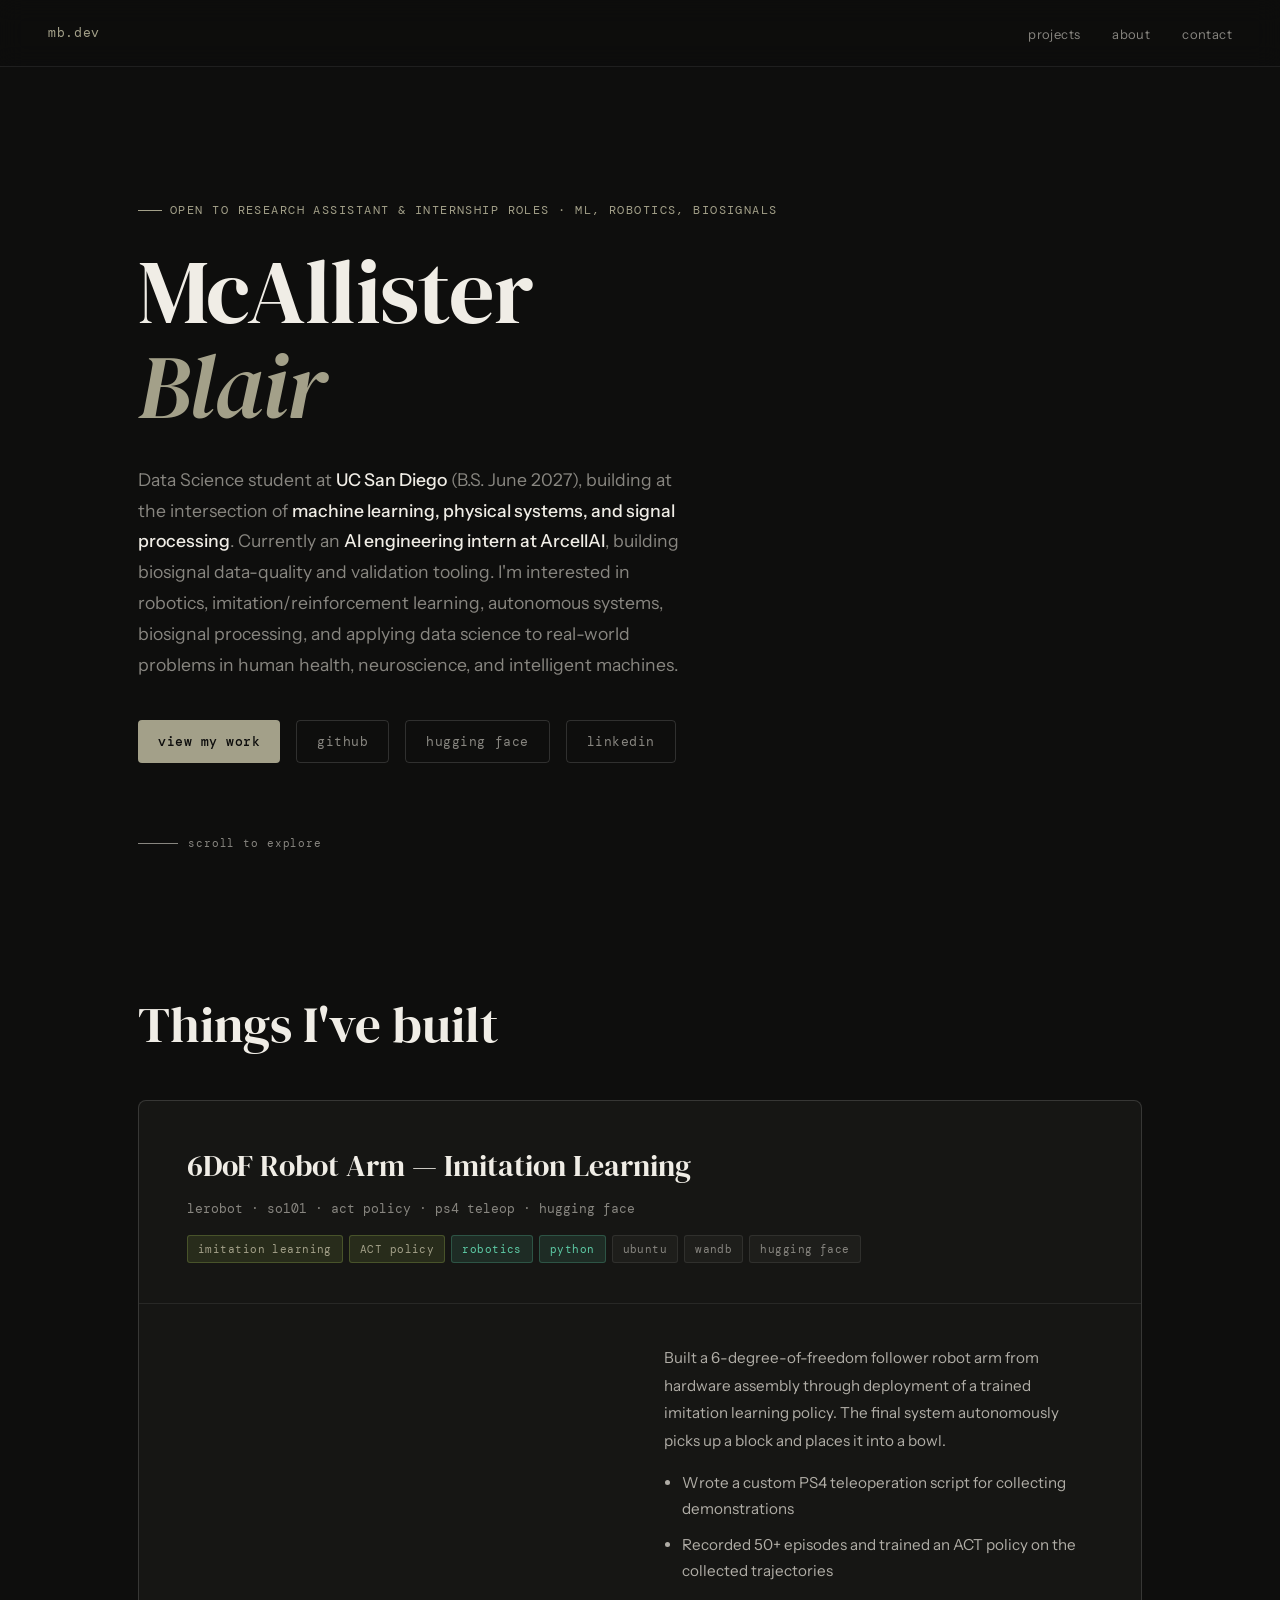
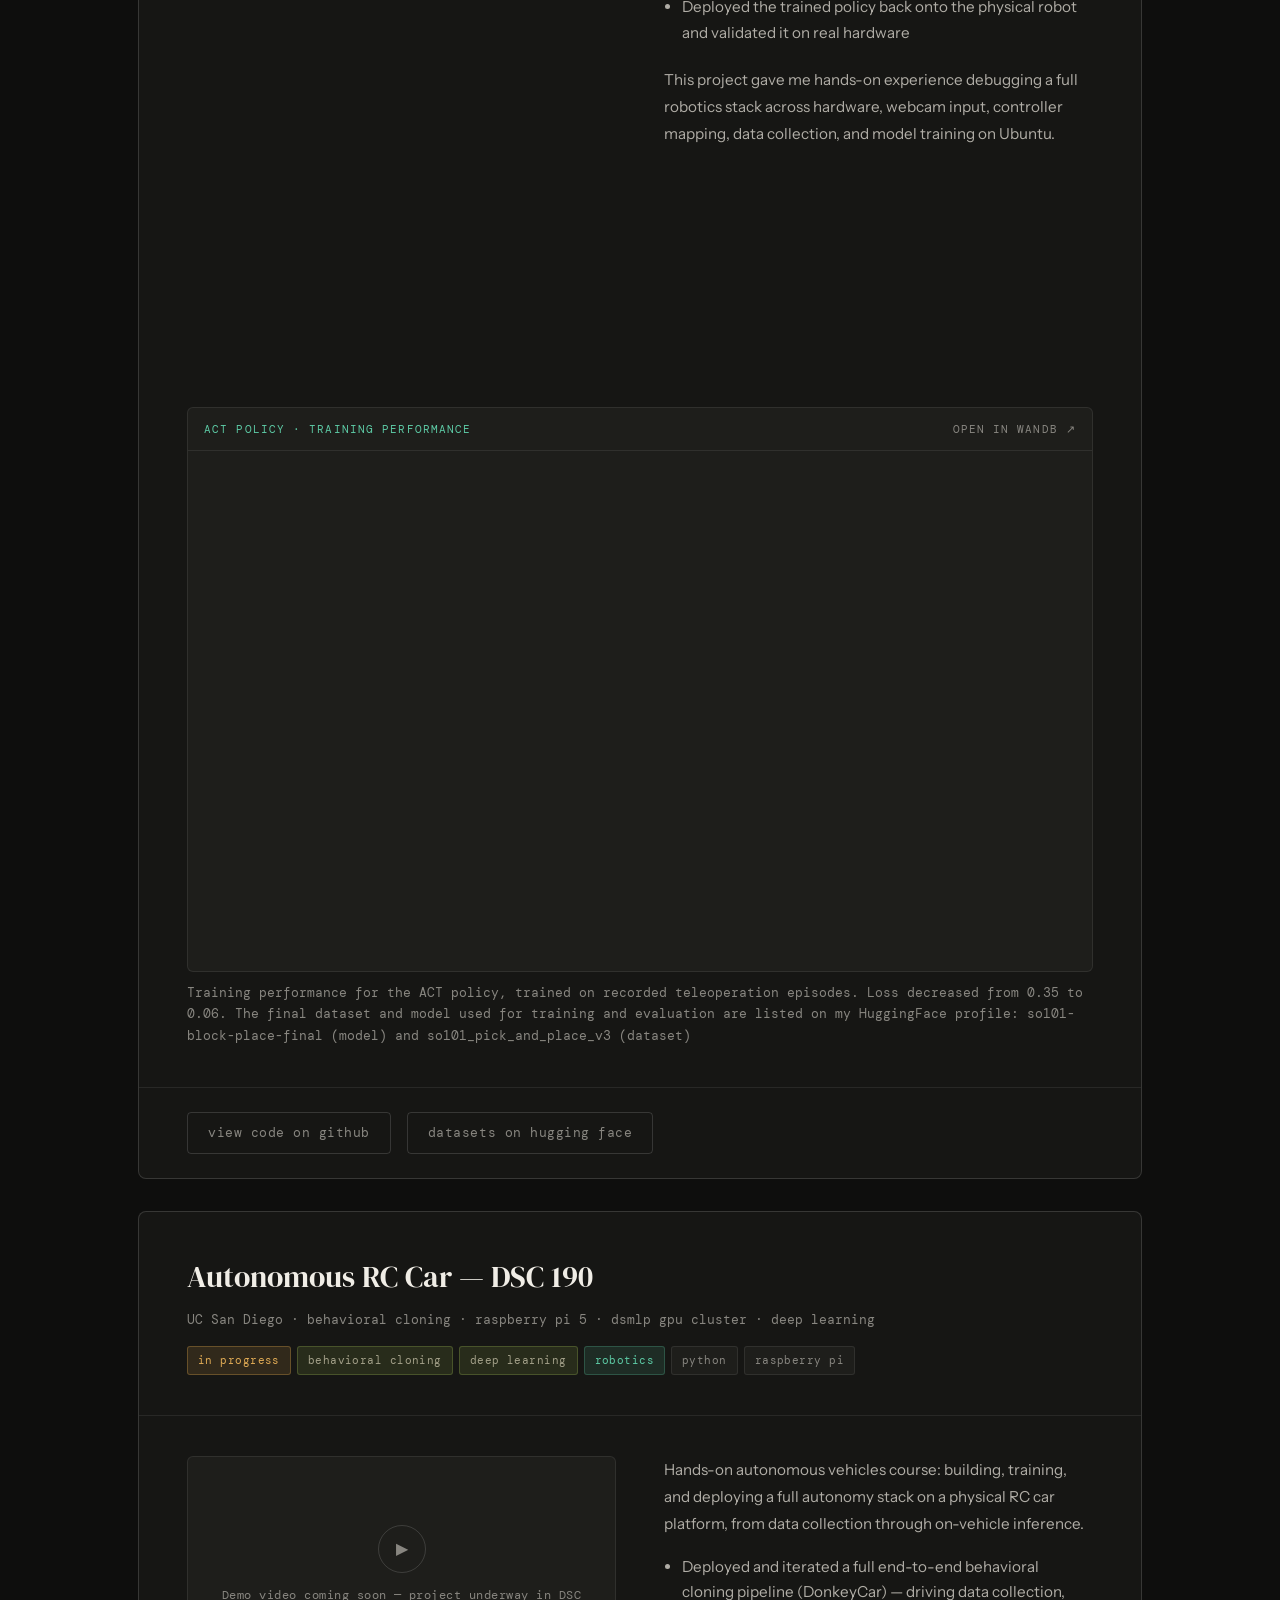
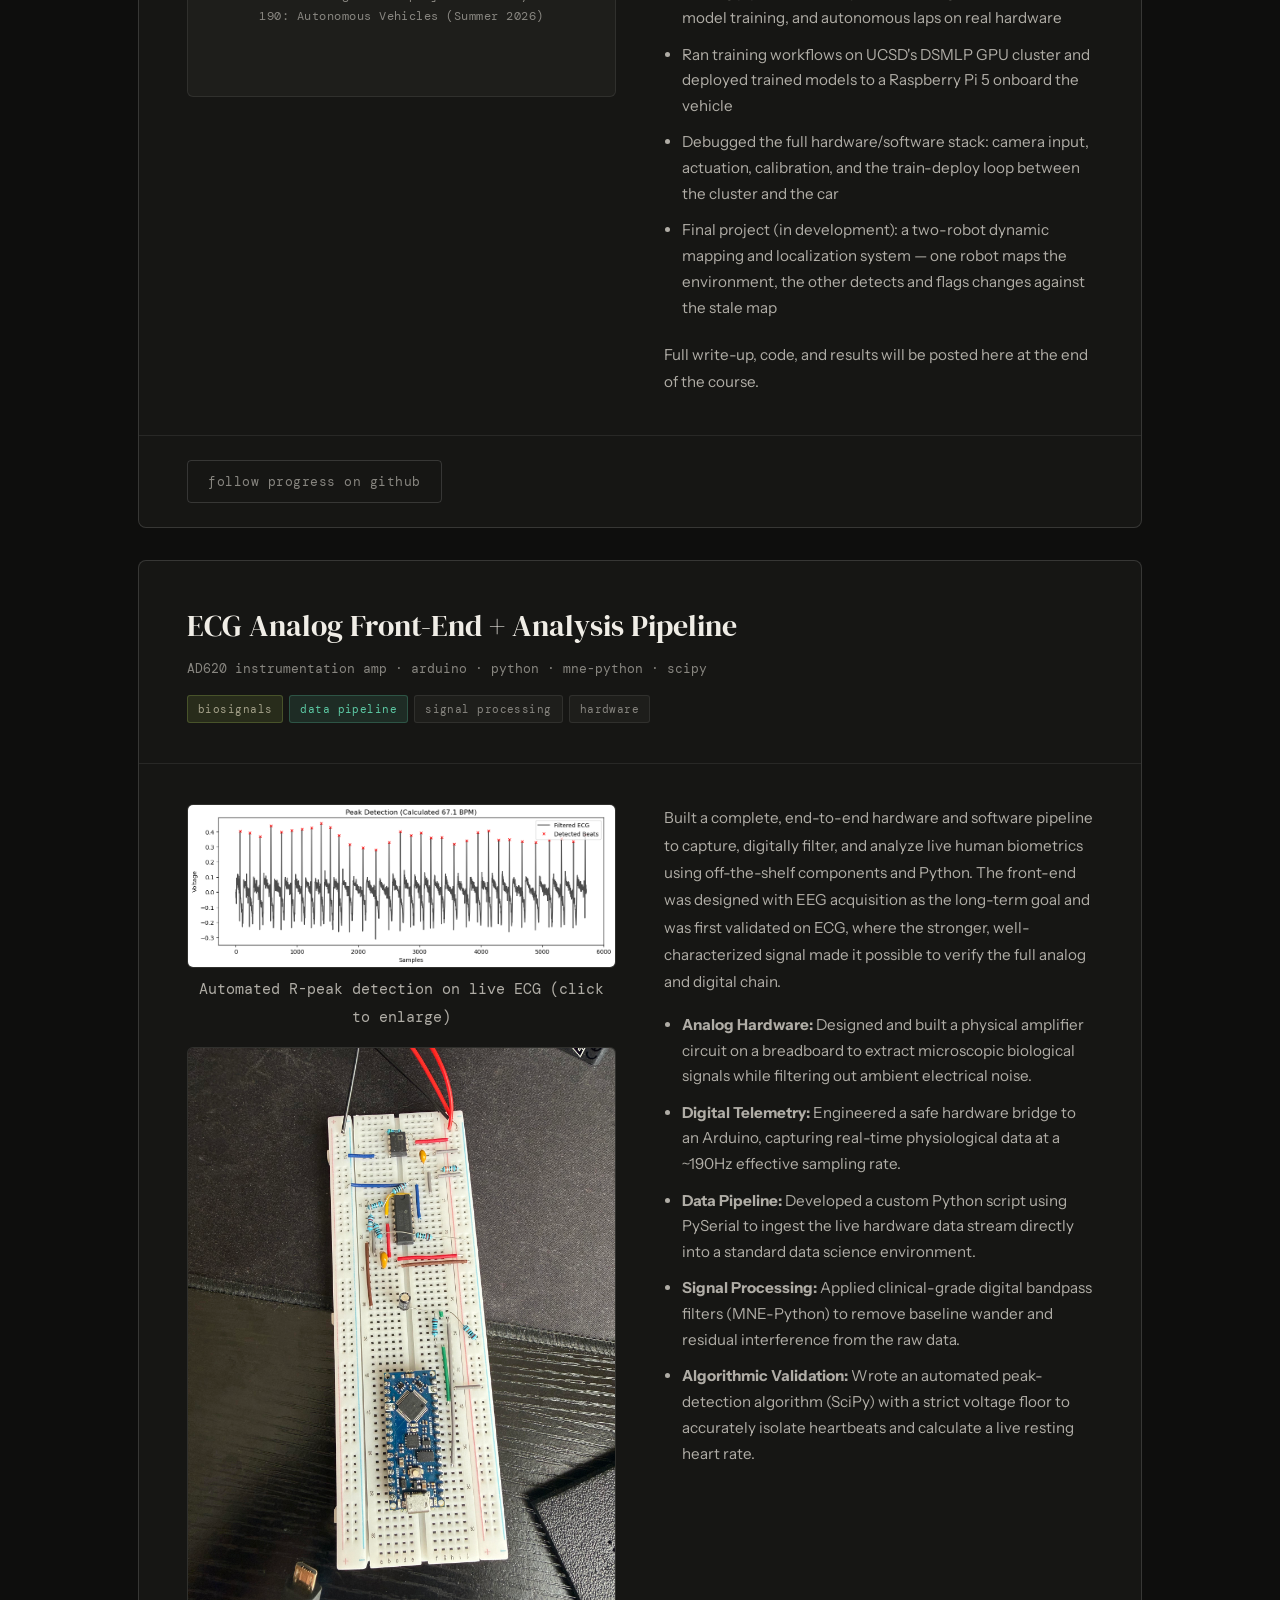
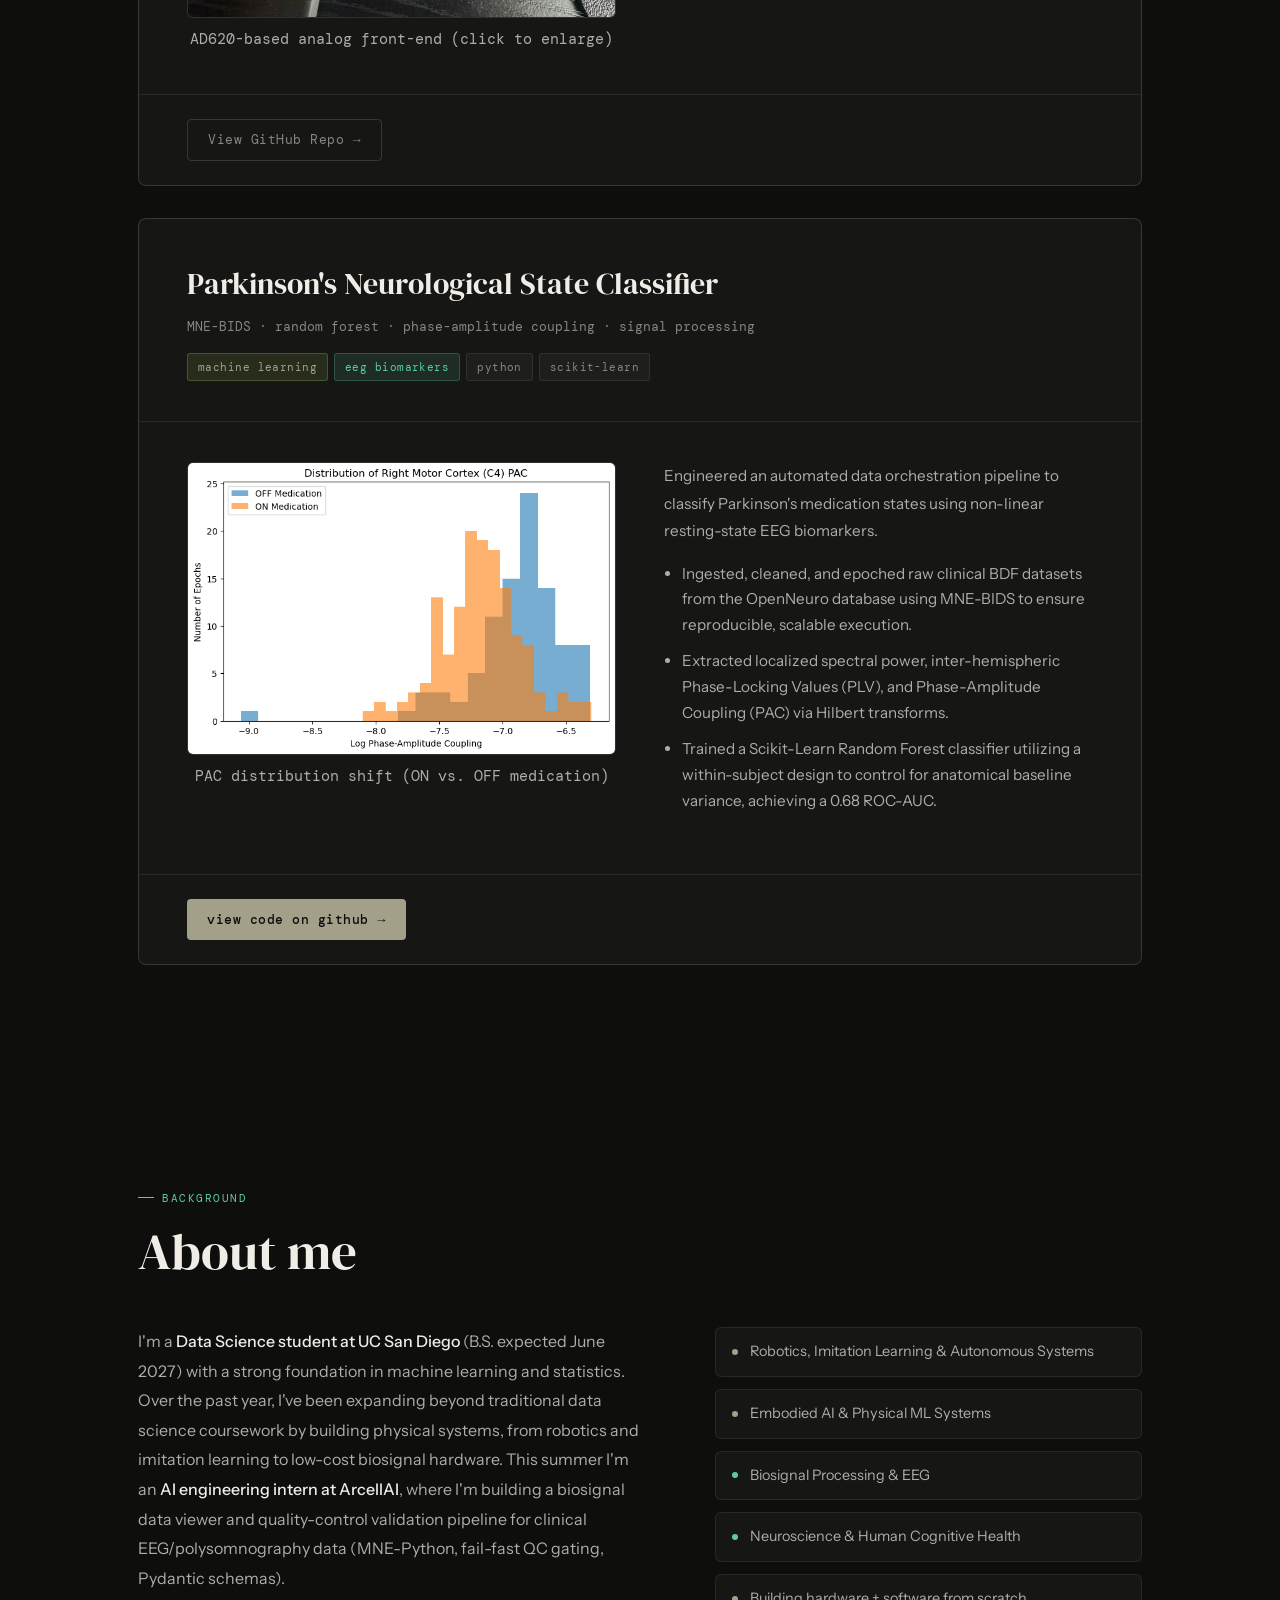
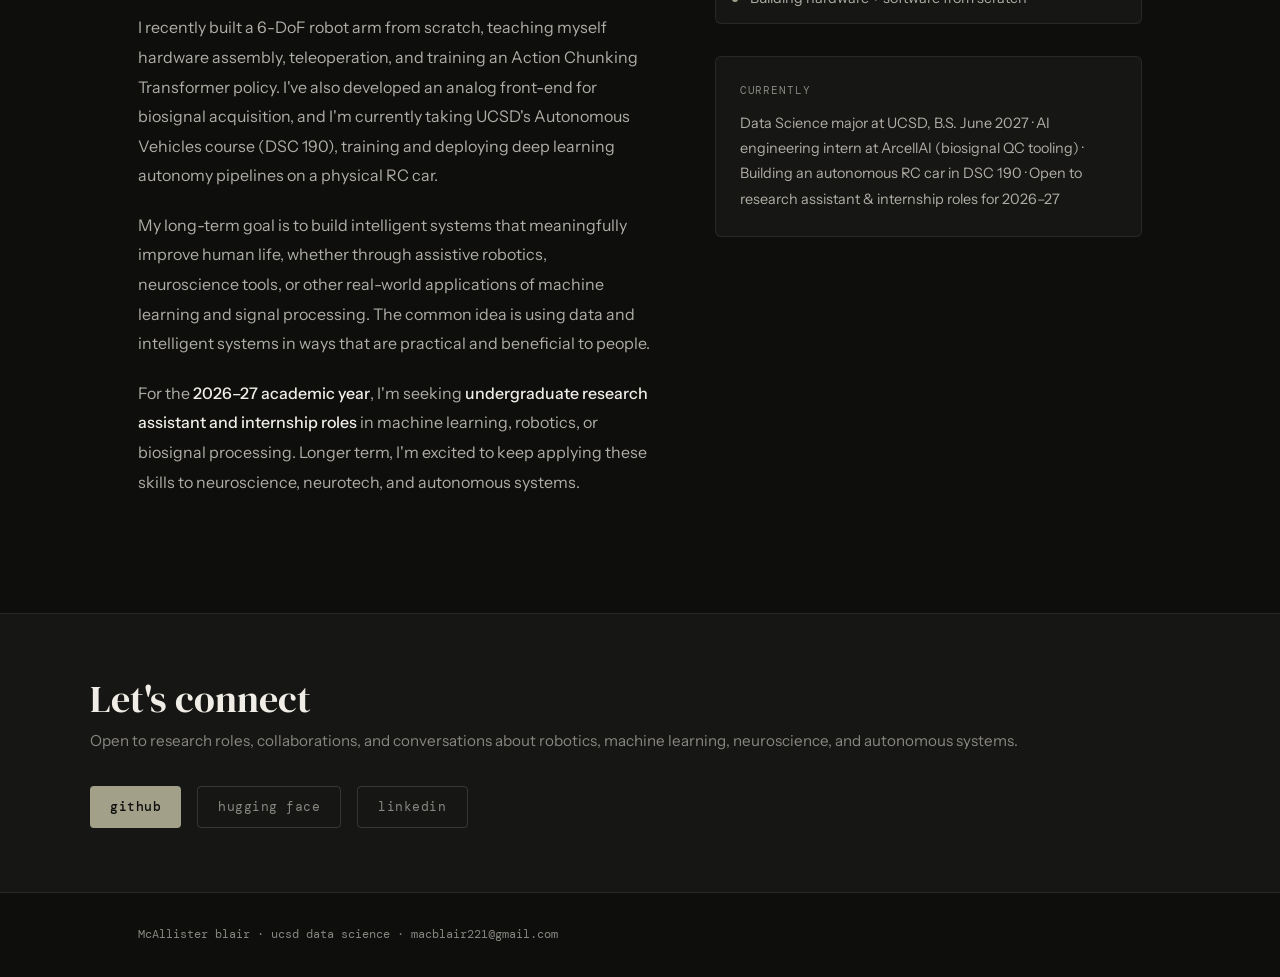
==== index.html @ 44665bf8 "Add files via upload" ====
<!DOCTYPE html>
<html lang="en">
<head>
<meta charset="UTF-8">
<meta name="viewport" content="width=device-width, initial-scale=1.0">
<title>McAllister Blair</title>
<link href="https://fonts.googleapis.com/css2?family=DM+Serif+Display:ital@0;1&amp;family=DM+Mono:wght@400;500&amp;family=Instrument+Sans:wght@400;500;600&amp;display=swap" rel="stylesheet">
<style>
  *, *::before, *::after { box-sizing: border-box; margin: 0; padding: 0; }
  :root {
    --bg: #0e0e0d; --surface: #161614; --surface2: #1e1e1b;
    --border: rgba(255,255,255,0.08); --border2: rgba(255,255,255,0.14);
    --text: #f0ede6; --muted: #888680; --accent: #a3a089; --accent2: #5dcaa5;
    --serif: 'DM Serif Display', Georgia, serif;
    --sans: 'Instrument Sans', sans-serif;
    --mono: 'DM Mono', monospace;
  }
  html { scroll-behavior: smooth; }
  body { background: var(--bg); color: var(--text); font-family: var(--sans); font-size: 16px; line-height: 1.65; min-height: 100vh; }
  nav { position: fixed; top: 0; left: 0; right: 0; z-index: 100; display: flex; align-items: center; justify-content: space-between; padding: 1.25rem 3rem; background: rgba(14,14,13,0.85); backdrop-filter: blur(12px); border-bottom: 0.5px solid var(--border); }
  .nav-logo { font-family: var(--mono); font-size: 13px; color: var(--accent); letter-spacing: 0.05em; text-decoration: none; }
  .nav-links { display: flex; gap: 2rem; list-style: none; }
  .nav-links a { font-size: 13px; color: var(--muted); text-decoration: none; letter-spacing: 0.03em; transition: color 0.2s; }
  .nav-links a:hover { color: var(--text); }
  .hero { min-height: 100vh; display: flex; flex-direction: column; justify-content: center; padding: 8rem 3rem 4rem; max-width: 1100px; margin: 0 auto; position: relative; }
  .hero-label { font-family: var(--mono); font-size: 12px; color: var(--accent); letter-spacing: 0.12em; text-transform: uppercase; margin-bottom: 1.5rem; display: flex; align-items: center; gap: 8px; }
  .hero-label::before { content: ''; display: block; width: 24px; height: 1px; background: var(--accent); }
  h1 { font-family: var(--serif); font-size: clamp(3rem, 7vw, 6.5rem); font-weight: 400; line-height: 1.05; letter-spacing: -0.01em; margin-bottom: 2rem; color: var(--text); }
  h1 em { font-style: italic; color: var(--accent); }
  .hero-bio { font-size: 1.1rem; color: var(--muted); max-width: 560px; line-height: 1.75; margin-bottom: 2.5rem; }
  .hero-bio strong { color: var(--text); font-weight: 500; }
  .hero-links { display: flex; gap: 1rem; flex-wrap: wrap; }
  .btn { display: inline-flex; align-items: center; gap: 8px; padding: 0.6rem 1.25rem; border-radius: 4px; font-size: 13px; font-family: var(--mono); letter-spacing: 0.04em; text-decoration: none; transition: all 0.2s; cursor: pointer; }
  .btn-primary { background: var(--accent); color: #0e0e0d; font-weight: 500; border: none; }
  .btn-primary:hover { background: #d4f577; }
  .btn-ghost { background: transparent; color: var(--muted); border: 0.5px solid var(--border2); }
  .btn-ghost:hover { color: var(--text); border-color: rgba(255,255,255,0.3); }
  .scroll-indicator { position: absolute; bottom: 3rem; left: 3rem; display: flex; align-items: center; gap: 10px; font-family: var(--mono); font-size: 11px; color: var(--muted); letter-spacing: 0.08em; }
  .scroll-line { width: 40px; height: 0.5px; background: var(--muted); animation: scrollPulse 2s ease-in-out infinite; }
  @keyframes scrollPulse { 0%, 100% { opacity: 0.3; transform: scaleX(0.6); transform-origin: left; } 50% { opacity: 1; transform: scaleX(1); } }
  section { max-width: 1100px; margin: 0 auto; padding: 6rem 3rem; }
  .section-label { font-family: var(--mono); font-size: 11px; color: var(--accent2); letter-spacing: 0.14em; text-transform: uppercase; margin-bottom: 1rem; display: flex; align-items: center; gap: 8px; }
  .section-label::before { content: ''; display: block; width: 16px; height: 1px; background: var(--accent2); }
  h2 { font-family: var(--serif); font-size: clamp(2rem, 4vw, 3.2rem); font-weight: 400; line-height: 1.1; margin-bottom: 3rem; color: var(--text); }
  .project-card { border: 0.5px solid var(--border2); border-radius: 8px; overflow: hidden; background: var(--surface); margin-bottom: 2rem; }
  .project-header { padding: 2.5rem 3rem; border-bottom: 0.5px solid var(--border); display: flex; align-items: flex-start; justify-content: space-between; gap: 2rem; flex-wrap: wrap; }
  .project-title-block h3 { font-family: var(--serif); font-size: 1.9rem; font-weight: 400; margin-bottom: 0.4rem; color: var(--text); }
  .project-title-block p { font-size: 13px; color: var(--muted); font-family: var(--mono); }
  .tag-row { display: flex; flex-wrap: wrap; gap: 6px; margin-top: 1rem; }
  .tag { font-family: var(--mono); font-size: 11px; padding: 4px 10px; border-radius: 3px; letter-spacing: 0.04em; }
  .tag-green { background: rgba(93,202,165,0.12); color: var(--accent2); border: 0.5px solid rgba(93,202,165,0.25); }
  .tag-lime { background: rgba(200,240,101,0.1); color: var(--accent); border: 0.5px solid rgba(200,240,101,0.2); }
  .tag-gray { background: var(--surface2); color: var(--muted); border: 0.5px solid var(--border); }
  .tag-amber { background: rgba(240, 180, 80, 0.12); color: #e0ab55; border: 0.5px solid rgba(240,180,80,0.28); }
  .project-body { padding: 2.5rem 3rem; display: grid; grid-template-columns: 1fr 1fr; gap: 3rem; }
  .project-body p { color: #b0ada6; font-size: 0.95rem; line-height: 1.8; }
  .project-body p + p { margin-top: 1rem; }
  .video-placeholder { background: var(--surface2); border: 0.5px solid var(--border); border-radius: 6px; aspect-ratio: 16/9; display: flex; flex-direction: column; align-items: center; justify-content: center; gap: 12px; margin-bottom: 2rem; }
  .video-placeholder .play-icon { width: 48px; height: 48px; border-radius: 50%; border: 1.5px solid var(--border2); display: flex; align-items: center; justify-content: center; font-family: var(--serif); color: var(--muted); }
  .video-placeholder p { font-family: var(--mono); font-size: 12px; color: var(--muted); letter-spacing: 0.04em; text-align: center; padding: 0 1.5rem; }
  .wandb-container { border: 0.5px solid var(--border); border-radius: 6px; overflow: hidden; background: var(--surface2); }
  .wandb-label { font-family: var(--mono); font-size: 11px; color: var(--accent2); letter-spacing: 0.1em; text-transform: uppercase; padding: 12px 16px; border-bottom: 0.5px solid var(--border); display: flex; align-items: center; justify-content: space-between; }
  .wandb-label a { color: var(--muted); font-size: 11px; text-decoration: none; }
  .wandb-label a:hover { color: var(--text); }
  .wandb-frame { width: 100%; height: 420px; border: none; display: block; }
  .about-grid { display: grid; grid-template-columns: 1.2fr 1fr; gap: 4rem; align-items: start; }
  .about-text p { color: #b0ada6; font-size: 1rem; line-height: 1.85; margin-bottom: 1.25rem; }
  .about-text p strong { color: var(--text); font-weight: 500; }
  .interests-list { list-style: none; display: flex; flex-direction: column; gap: 12px; }
  .interests-list li { display: flex; align-items: center; gap: 12px; font-size: 0.9rem; color: #b0ada6; padding: 12px 16px; background: var(--surface); border: 0.5px solid var(--border); border-radius: 6px; }
  .interest-dot { width: 6px; height: 6px; border-radius: 50%; flex-shrink: 0; }
  .dot-green { background: var(--accent2); }
  .dot-lime { background: var(--accent); }
  .contact-strip { background: var(--surface); border-top: 0.5px solid var(--border); border-bottom: 0.5px solid var(--border); padding: 4rem 3rem; }
  .contact-inner { max-width: 1100px; margin: 0 auto; display: flex; align-items: center; justify-content: space-between; gap: 2rem; flex-wrap: wrap; }
  .contact-text h2 { margin-bottom: 0.5rem; font-size: 2.4rem; }
  .contact-text p { color: var(--muted); font-size: 0.95rem; }
  .contact-links { display: flex; gap: 1rem; flex-wrap: wrap; }
  footer { padding: 2rem 3rem; max-width: 1100px; margin: 0 auto; display: flex; align-items: center; justify-content: space-between; flex-wrap: wrap; gap: 1rem; }
  footer p { font-family: var(--mono); font-size: 12px; color: var(--muted); }
  @media (max-width: 768px) {
    nav { padding: 1rem 1.5rem; }
    .hero, section { padding-left: 1.5rem; padding-right: 1.5rem; }
    .project-body, .about-grid { grid-template-columns: 1fr; gap: 2rem; }
    .project-header, .project-footer { padding: 1.5rem; }
    .project-body { padding: 1.5rem; }
    .contact-strip { padding: 3rem 1.5rem; }
    footer { padding: 2rem 1.5rem; }
  }
  .so101-video { width: 100%; max-width: 350px; aspect-ratio: 9 / 16; border-radius: 12px; overflow: hidden; }
  .so101-video iframe { width: 100%; height: 100%; border: none; display: block; }
  .project-highlights { margin: 1rem 0 1.25rem; padding-left: 1.1rem; color: #b0ada6; }
  .project-highlights li { margin-bottom: 0.65rem; line-height: 1.7; font-size: 0.95rem; }
  .project-metrics { padding: 0 3rem 2.5rem; }
  .project-caption { font-size: 0.82rem; color: var(--muted); margin-top: 10px; font-family: var(--mono); }
  .project-image-button { display: block; width: 100%; padding: 0; border: none; background: transparent; cursor: zoom-in; text-align: left; }
  .project-image-button:focus-visible { outline: 2px solid var(--accent2); outline-offset: 4px; border-radius: 8px; }
  .project-image { width: 100%; border-radius: 6px; border: 0.5px solid var(--border); background: var(--surface2); display: block; }
  .project-image-caption { margin-top: 0.5rem; color: var(--muted); font-family: var(--mono); font-size: 12px; text-align: center; }
  .image-modal { display: none; position: fixed; inset: 0; z-index: 9999; background: rgba(0, 0, 0, 0.86); align-items: center; justify-content: center; padding: 2rem; cursor: zoom-out; }
  .image-modal.open { display: flex; }
  .image-modal-img { max-width: 95vw; max-height: 90vh; border-radius: 8px; background: white; box-shadow: 0 20px 60px rgba(0, 0, 0, 0.45); }
  .image-modal-close { position: fixed; top: 1rem; right: 1.25rem; z-index: 10000; font-size: 2rem; line-height: 1; color: white; background: transparent; border: none; cursor: pointer; }
  .image-modal-close:focus-visible { outline: 2px solid var(--accent2); outline-offset: 4px; border-radius: 4px; }
</style>
</head>
<body>

<nav>
  <a href="#" class="nav-logo">mb.dev</a>
  <ul class="nav-links">
    <li><a href="#projects">projects</a></li>
    <li><a href="#about">about</a></li>
    <li><a href="#contact">contact</a></li>
  </ul>
</nav>

<div class="hero">
  <div class="hero-label">open to research assistant &amp; internship roles · ML, robotics, biosignals</div>
  <h1>McAllister<br><em>Blair</em></h1>
  <p class="hero-bio">
    Data Science student at <strong>UC San Diego</strong> (B.S. June 2027), building at the intersection of
    <strong>machine learning, physical systems, and signal processing</strong>. Currently an
    <strong>AI engineering intern at ArcellAI</strong>, building biosignal data-quality and validation tooling.
    I'm interested in robotics, imitation/reinforcement learning, autonomous systems, biosignal processing, and applying data
    science to real-world problems in human health, neuroscience, and intelligent machines.
  </p>
  <div class="hero-links">
    <a href="#projects" class="btn btn-primary">view my work</a>
    <a href="https://github.com/macblair221" target="_blank" class="btn btn-ghost">github</a>
    <a href="https://huggingface.co/macblair221" target="_blank" class="btn btn-ghost">hugging face</a>
    <a href="https://linkedin.com/in/macblair" target="_blank" class="btn btn-ghost">linkedin</a>
  </div>
  <div class="scroll-indicator">
    <div class="scroll-line"></div>
    scroll to explore
  </div>
</div>

<section id="projects">
  <h2>Things I've built</h2>

  <div class="project-card">
    <div class="project-header">
      <div class="project-title-block">
        <h3>6DoF Robot Arm — Imitation Learning</h3>
        <p>lerobot · so101 · act policy · ps4 teleop · hugging face</p>
        <div class="tag-row">
          <span class="tag tag-lime">imitation learning</span>
          <span class="tag tag-lime">ACT policy</span>
          <span class="tag tag-green">robotics</span>
          <span class="tag tag-green">python</span>
          <span class="tag tag-gray">ubuntu</span>
          <span class="tag tag-gray">wandb</span>
          <span class="tag tag-gray">hugging face</span>
        </div>
      </div>
    </div>

    <div class="project-body">
      <div>
        <div class="so101-video">
          <iframe
            src="https://www.youtube.com/embed/LyoHkJCaGtY"
            title="Robot arm demo"
            allow="accelerometer; autoplay; clipboard-write; encrypted-media; gyroscope; picture-in-picture"
            allowfullscreen>
          </iframe>
        </div>
      </div>

      <div>
        <p>
          Built a 6-degree-of-freedom follower robot arm from hardware assembly through deployment of a trained imitation learning policy. The final system autonomously picks up a block and places it into a bowl.
        </p>

        <ul class="project-highlights">
          <li>Wrote a custom PS4 teleoperation script for collecting demonstrations</li>
          <li>Recorded 50+ episodes and trained an ACT policy on the collected trajectories</li>
          <li>Deployed the trained policy back onto the physical robot and validated it on real hardware</li>
        </ul>

        <p>
          This project gave me hands-on experience debugging a full robotics stack across hardware, webcam input, controller mapping, data collection, and model training on Ubuntu.
        </p>
      </div>
    </div>

    <div class="project-metrics">
      <div class="wandb-container">
        <div class="wandb-label">
          <span>ACT policy · training performance</span>
          <a href="https://wandb.ai/macblair221-uc-san-diego/so101-block-pickup/reports/Lerobot-so-101-follower-training--VmlldzoxNjQzMTUzNQ" target="_blank">
            open in wandb ↗
          </a>
        </div>
        <iframe
          src="https://wandb.ai/macblair221-uc-san-diego/so101-block-pickup/reports/Lerobot-so-101-follower-training--VmlldzoxNjQzMTUzNQ"
          style="width: 100%; height: 520px; border: none; display: block;"
          title="WandB Training Report"
          loading="lazy"
          allowfullscreen>
        </iframe>
      </div>

      <p class="project-caption">
        Training performance for the ACT policy, trained on recorded teleoperation episodes. Loss decreased from 0.35 to 0.06.
        The final dataset and model used for training and evaluation are listed on my HuggingFace profile: so101-block-place-final (model)
        and so101_pick_and_place_v3 (dataset)
      </p>
    </div>

    <div class="project-footer" style="padding: 1.5rem 3rem; border-top: 0.5px solid var(--border); display: flex; gap: 1rem; flex-wrap: wrap;">
      <a href="https://github.com/macblair221" target="_blank" class="btn btn-ghost">view code on github</a>
      <a href="https://huggingface.co/macblair221" target="_blank" class="btn btn-ghost">datasets on hugging face</a>
    </div>
  </div>

  <div class="project-card">
    <div class="project-header">
      <div class="project-title-block">
        <h3>Autonomous RC Car — DSC 190</h3>
        <p>UC San Diego · behavioral cloning · raspberry pi 5 · dsmlp gpu cluster · deep learning</p>
        <div class="tag-row">
          <span class="tag tag-amber">in progress</span>
          <span class="tag tag-lime">behavioral cloning</span>
          <span class="tag tag-lime">deep learning</span>
          <span class="tag tag-green">robotics</span>
          <span class="tag tag-gray">python</span>
          <span class="tag tag-gray">raspberry pi</span>
        </div>
      </div>
    </div>

    <div class="project-body">
      <div>
        <div class="video-placeholder">
          <div class="play-icon">▶</div>
          <p>Demo video coming soon — project underway in DSC 190: Autonomous Vehicles (Summer 2026)</p>
        </div>
      </div>

      <div>
        <p>
          Hands-on autonomous vehicles course: building, training, and deploying a full autonomy stack on a physical RC car platform, from data collection through on-vehicle inference.
        </p>

        <ul class="project-highlights">
          <li>Deployed and iterated a full end-to-end behavioral cloning pipeline (DonkeyCar) — driving data collection, model training, and autonomous laps on real hardware</li>
          <li>Ran training workflows on UCSD's DSMLP GPU cluster and deployed trained models to a Raspberry Pi 5 onboard the vehicle</li>
          <li>Debugged the full hardware/software stack: camera input, actuation, calibration, and the train-deploy loop between the cluster and the car</li>
          <li>Final project (in development): a two-robot dynamic mapping and localization system — one robot maps the environment, the other detects and flags changes against the stale map</li>
        </ul>

        <p>
          Full write-up, code, and results will be posted here at the end of the course.
        </p>
      </div>
    </div>

    <div class="project-footer" style="padding: 1.5rem 3rem; border-top: 0.5px solid var(--border); display: flex; gap: 1rem; flex-wrap: wrap;">
      <a href="https://github.com/macblair221" target="_blank" class="btn btn-ghost">follow progress on github</a>
    </div>
  </div>

  <div class="project-card">
    <div class="project-header">
      <div class="project-title-block">
        <h3>ECG Analog Front-End + Analysis Pipeline</h3>
        <p>AD620 instrumentation amp · arduino · python · mne-python · scipy</p>
        <div class="tag-row">
          <span class="tag tag-lime">biosignals</span>
          <span class="tag tag-green">data pipeline</span>
          <span class="tag tag-gray">signal processing</span>
          <span class="tag tag-gray">hardware</span>
        </div>
      </div>
    </div>

    <div class="project-body">
      <div>
        <button
          class="project-image-button"
          type="button"
          onclick="openImageModal('images/ecg_peak_detection_results.png', 'Automated peak detection calculating BPM from a filtered ECG signal')"
          aria-label="Click to enlarge peak detection results"
        >
          <img
            src="images/ecg_peak_detection_results.png"
            alt="Automated peak detection algorithm calculating beats per minute from a filtered human ECG signal"
            class="project-image"
          >
        </button>
        <p class="project-image-caption">Automated R-peak detection on live ECG (click to enlarge)</p>
        <button
          class="project-image-button"
          type="button"
          onclick="openImageModal('images/real_circuit_build.jpg', 'Breadboard circuit build')"
          aria-label="Click to enlarge breadboard circuit"
          style="margin-top: 1rem;"
        >
          <img
            src="images/real_circuit_build.jpg"
            alt="Breadboard circuit using an AD620 instrumentation amplifier and analog components to filter and amplify biosignals"
            class="project-image"
          >
        </button>
        <p class="project-image-caption">AD620-based analog front-end (click to enlarge)</p>
      </div>

      <div>
        <p>
          Built a complete, end-to-end hardware and software pipeline to capture, digitally filter, and analyze live human biometrics using off-the-shelf components and Python. The front-end was designed with EEG acquisition as the long-term goal and was first validated on ECG, where the stronger, well-characterized signal made it possible to verify the full analog and digital chain.
        </p>

        <ul class="project-highlights">
          <li><strong>Analog Hardware:</strong> Designed and built a physical amplifier circuit on a breadboard to extract microscopic biological signals while filtering out ambient electrical noise.</li>
          <li><strong>Digital Telemetry:</strong> Engineered a safe hardware bridge to an Arduino, capturing real-time physiological data at a ~190Hz effective sampling rate.</li>
          <li><strong>Data Pipeline:</strong> Developed a custom Python script using PySerial to ingest the live hardware data stream directly into a standard data science environment.</li>
          <li><strong>Signal Processing:</strong> Applied clinical-grade digital bandpass filters (MNE-Python) to remove baseline wander and residual interference from the raw data.</li>
          <li><strong>Algorithmic Validation:</strong> Wrote an automated peak-detection algorithm (SciPy) with a strict voltage floor to accurately isolate heartbeats and calculate a live resting heart rate.</li>
        </ul>
      </div>
    </div>

    <div class="project-footer" style="padding: 1.5rem 3rem; border-top: 0.5px solid var(--border); display: flex; gap: 1rem; flex-wrap: wrap;">
      <a href="https://github.com/macblair221/eeg-signal-acquisition" target="_blank" class="btn btn-ghost">
        View GitHub Repo →
      </a>
    </div>
  </div>

  <div class="project-card">
    <div class="project-header">
      <div class="project-title-block">
        <h3>Parkinson's Neurological State Classifier</h3>
        <p>MNE-BIDS · random forest · phase-amplitude coupling · signal processing</p>
        <div class="tag-row">
          <span class="tag tag-lime">machine learning</span>
          <span class="tag tag-green">eeg biomarkers</span>
          <span class="tag tag-gray">python</span>
          <span class="tag tag-gray">scikit-learn</span>
        </div>
      </div>
    </div>

    <div class="project-body">
      <div>
        <button
          class="project-image-button"
          type="button"
          onclick="openImageModal('images/parkinsons_PAC_plot.png', 'Phase-Amplitude Coupling (PAC) distribution shift')"
          aria-label="Click to enlarge PAC histogram"
        >
          <img
            src="images/parkinsons_PAC_plot.png"
            alt="Histogram showing the decoupling of Beta-Gamma interactions upon Levodopa administration"
            class="project-image"
          >
        </button>
        <p class="project-image-caption">PAC distribution shift (ON vs. OFF medication)</p>
      </div>

      <div>
        <p>
          Engineered an automated data orchestration pipeline to classify Parkinson's medication states using non-linear resting-state EEG biomarkers.
        </p>

        <ul class="project-highlights">
          <li>Ingested, cleaned, and epoched raw clinical BDF datasets from the OpenNeuro database using MNE-BIDS to ensure reproducible, scalable execution.</li>
          <li>Extracted localized spectral power, inter-hemispheric Phase-Locking Values (PLV), and Phase-Amplitude Coupling (PAC) via Hilbert transforms.</li>
          <li>Trained a Scikit-Learn Random Forest classifier utilizing a within-subject design to control for anatomical baseline variance, achieving a 0.68 ROC-AUC.</li>
        </ul>
      </div>
    </div>

    <div class="project-footer" style="padding: 1.5rem 3rem; border-top: 0.5px solid var(--border); display: flex; gap: 1rem; flex-wrap: wrap;">
      <a href="https://github.com/macblair221/parkinsons-eeg-classifier" target="_blank" class="btn btn-primary">
        view code on github →
      </a>
    </div>
  </div>

</section>

<section id="about">
  <div class="section-label">background</div>
  <h2>About me</h2>
  <div class="about-grid">
    <div class="about-text">
      <p>
        I'm a <strong>Data Science student at UC San Diego</strong> (B.S. expected June 2027) with a strong
        foundation in machine learning and statistics. Over the past year, I've been expanding beyond traditional
        data science coursework by building physical systems, from robotics and imitation learning to
        low-cost biosignal hardware. This summer I'm an <strong>AI engineering intern at ArcellAI</strong>,
        where I'm building a biosignal data viewer and quality-control validation pipeline for
        clinical EEG/polysomnography data (MNE-Python, fail-fast QC gating, Pydantic schemas).
      </p>

      <p>
        I recently built a 6-DoF robot arm from scratch, teaching myself hardware assembly,
        teleoperation, and training an Action Chunking Transformer policy. I've also developed
        an analog front-end for biosignal acquisition, and I'm currently taking UCSD's Autonomous
        Vehicles course (DSC 190), training and deploying deep learning autonomy pipelines on a
        physical RC car.
      </p>

      <p>
        My long-term goal is to build intelligent systems that meaningfully improve human life,
        whether through assistive robotics, neuroscience tools, or other real-world applications of
        machine learning and signal processing. The common idea is using data and intelligent
        systems in ways that are practical and beneficial to people.
      </p>

      <p>
        For the <strong>2026–27 academic year</strong>, I'm seeking <strong>undergraduate research
        assistant and internship roles</strong> in machine learning, robotics, or biosignal processing.
        Longer term, I'm excited to keep applying these skills to neuroscience, neurotech, and
        autonomous systems.
      </p>
    </div>
    <div>
      <ul class="interests-list">
        <li><span class="interest-dot dot-lime"></span> Robotics, Imitation Learning &amp; Autonomous Systems</li>
        <li><span class="interest-dot dot-lime"></span> Embodied AI &amp; Physical ML Systems</li>
        <li><span class="interest-dot dot-green"></span> Biosignal Processing &amp; EEG</li>
        <li><span class="interest-dot dot-green"></span> Neuroscience &amp; Human Cognitive Health</li>
        <li><span class="interest-dot dot-lime"></span> Building hardware + software from scratch</li>
      </ul>
      <div style="margin-top: 2rem; padding: 1.5rem; background: var(--surface); border: 0.5px solid var(--border); border-radius: 6px;">
        <p style="font-family: var(--mono); font-size: 11px; color: var(--muted); letter-spacing: 0.08em; text-transform: uppercase; margin-bottom: 0.75rem;">currently</p>
        <p style="font-size: 0.9rem; color: #b0ada6; line-height: 1.75;">
          Data Science major at UCSD, B.S. June 2027 ·
          AI engineering intern at ArcellAI (biosignal QC tooling) ·
          Building an autonomous RC car in DSC 190 ·
          Open to research assistant &amp; internship roles for 2026–27
        </p>
      </div>
    </div>
  </div>
</section>

<div class="contact-strip" id="contact">
  <div class="contact-inner">
    <div class="contact-text">
      <h2>Let's connect</h2>
      <p>Open to research roles, collaborations, and conversations about robotics, machine learning, neuroscience, and autonomous systems.</p>
    </div>
    <div class="contact-links">
      <a href="https://github.com/macblair221" target="_blank" class="btn btn-primary">github</a>
      <a href="https://huggingface.co/macblair221" target="_blank" class="btn btn-ghost">hugging face</a>
      <a href="https://linkedin.com/in/macblair" target="_blank" class="btn btn-ghost">linkedin</a>
    </div>
  </div>
</div>

<footer>
  <p>McAllister blair · ucsd data science · macblair221@gmail.com</p>
</footer>

<div id="image-modal" class="image-modal" onclick="closeImageModal()" aria-hidden="true" role="dialog" aria-modal="true">
  <button class="image-modal-close" type="button" onclick="closeImageModal(event)" aria-label="Close enlarged image">
    ×
  </button>
  <img id="modal-image" src="" alt="" class="image-modal-img" onclick="event.stopPropagation()">
</div>

<script>
  function openImageModal(src, alt) {
    const modal = document.getElementById("image-modal");
    const image = document.getElementById("modal-image");

    image.src = src;
    image.alt = alt;
    modal.classList.add("open");
    modal.setAttribute("aria-hidden", "false");

    const closeButton = modal.querySelector(".image-modal-close");
    if (closeButton) closeButton.focus();
  }

  function closeImageModal(event) {
    if (event) event.stopPropagation();

    const modal = document.getElementById("image-modal");
    const image = document.getElementById("modal-image");

    modal.classList.remove("open");
    modal.setAttribute("aria-hidden", "true");
    image.src = "";
    image.alt = "";
  }

  document.addEventListener("keydown", function(event) {
    if (event.key === "Escape") {
      closeImageModal();
    }
  });
</script>

</body>
</html>
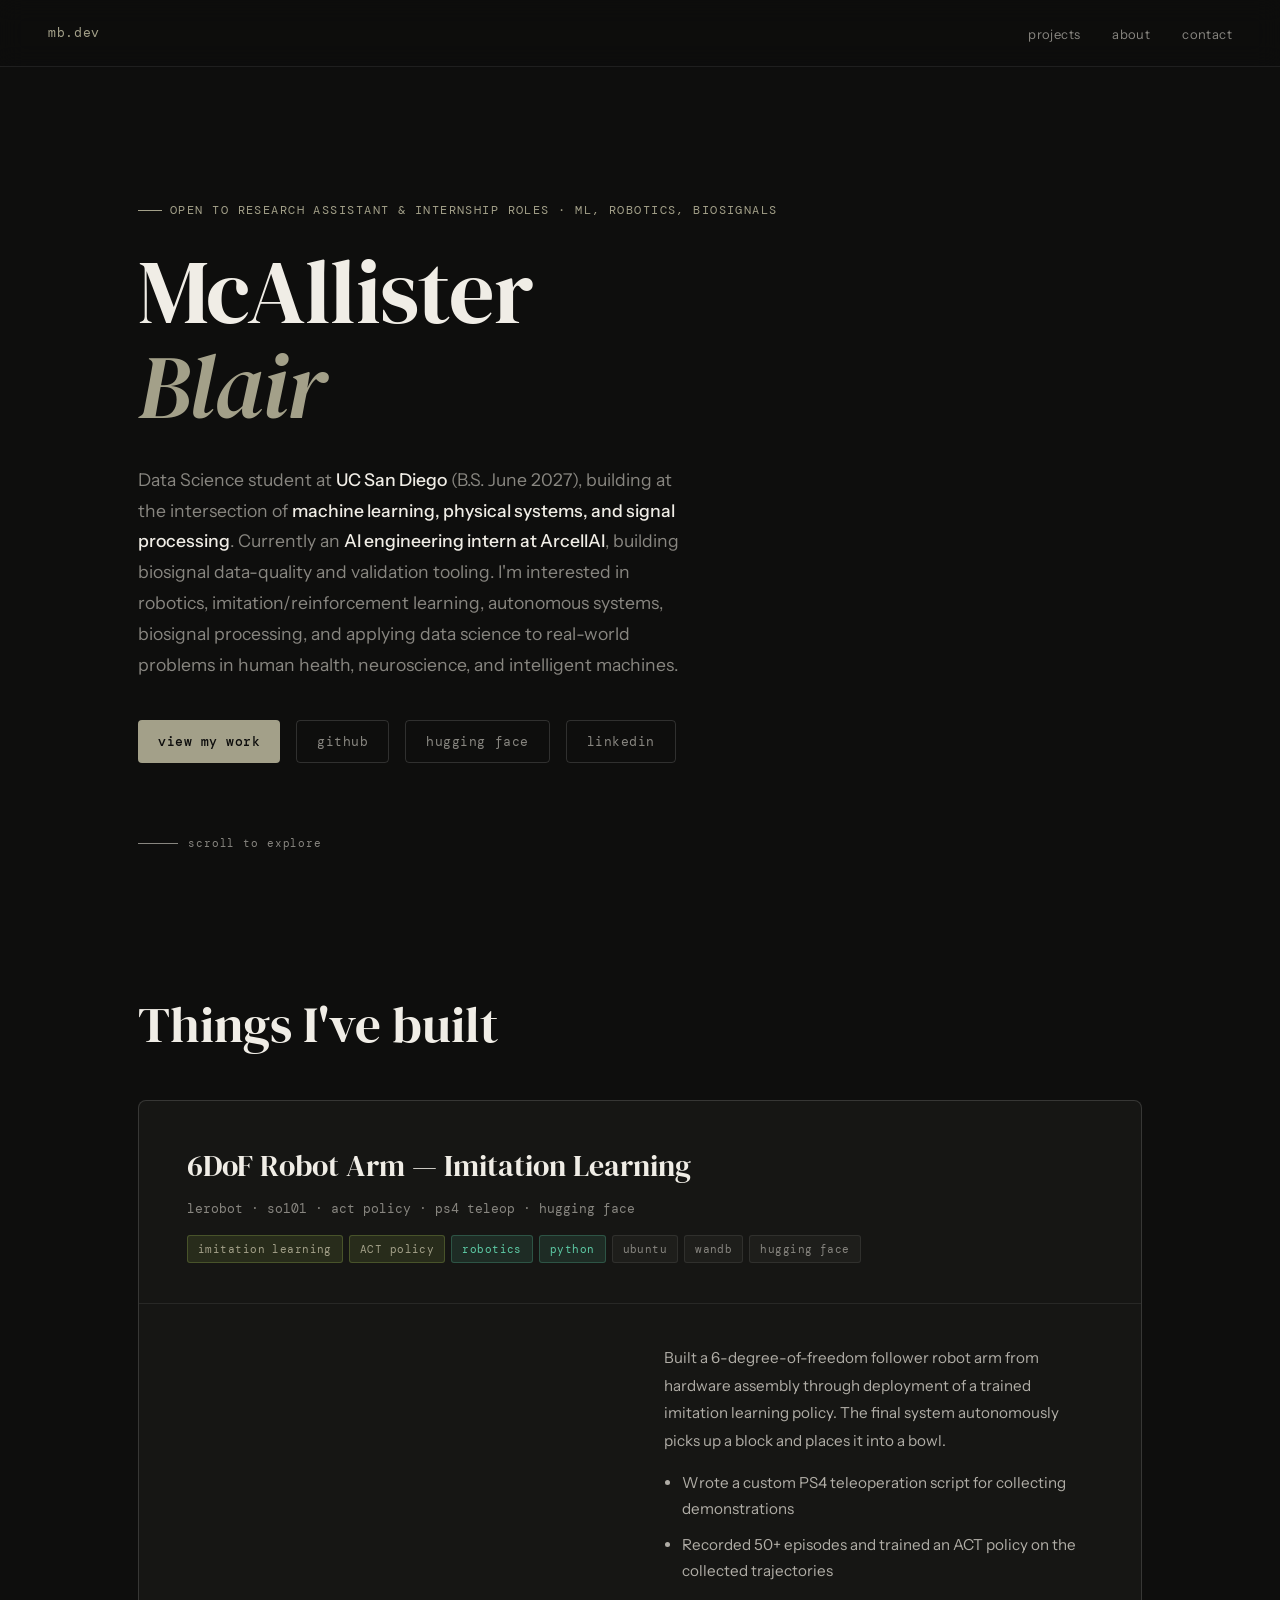
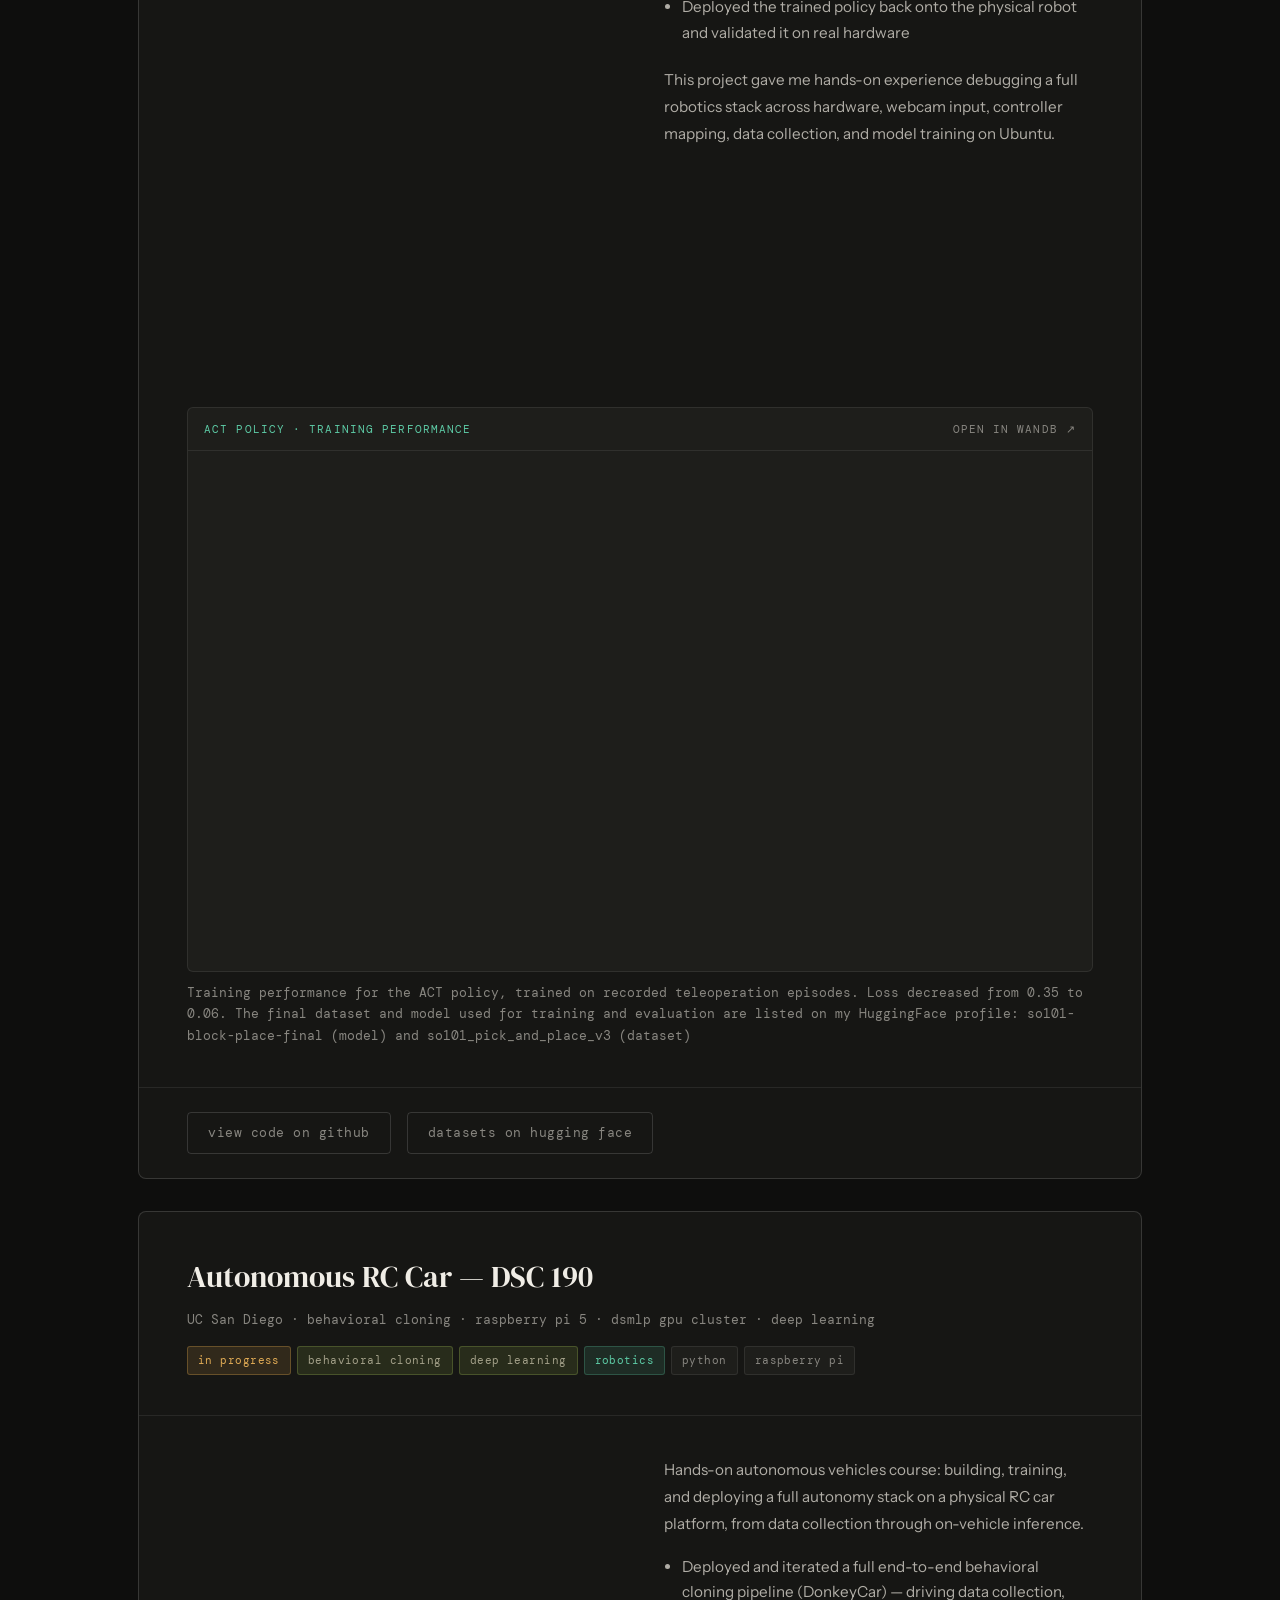
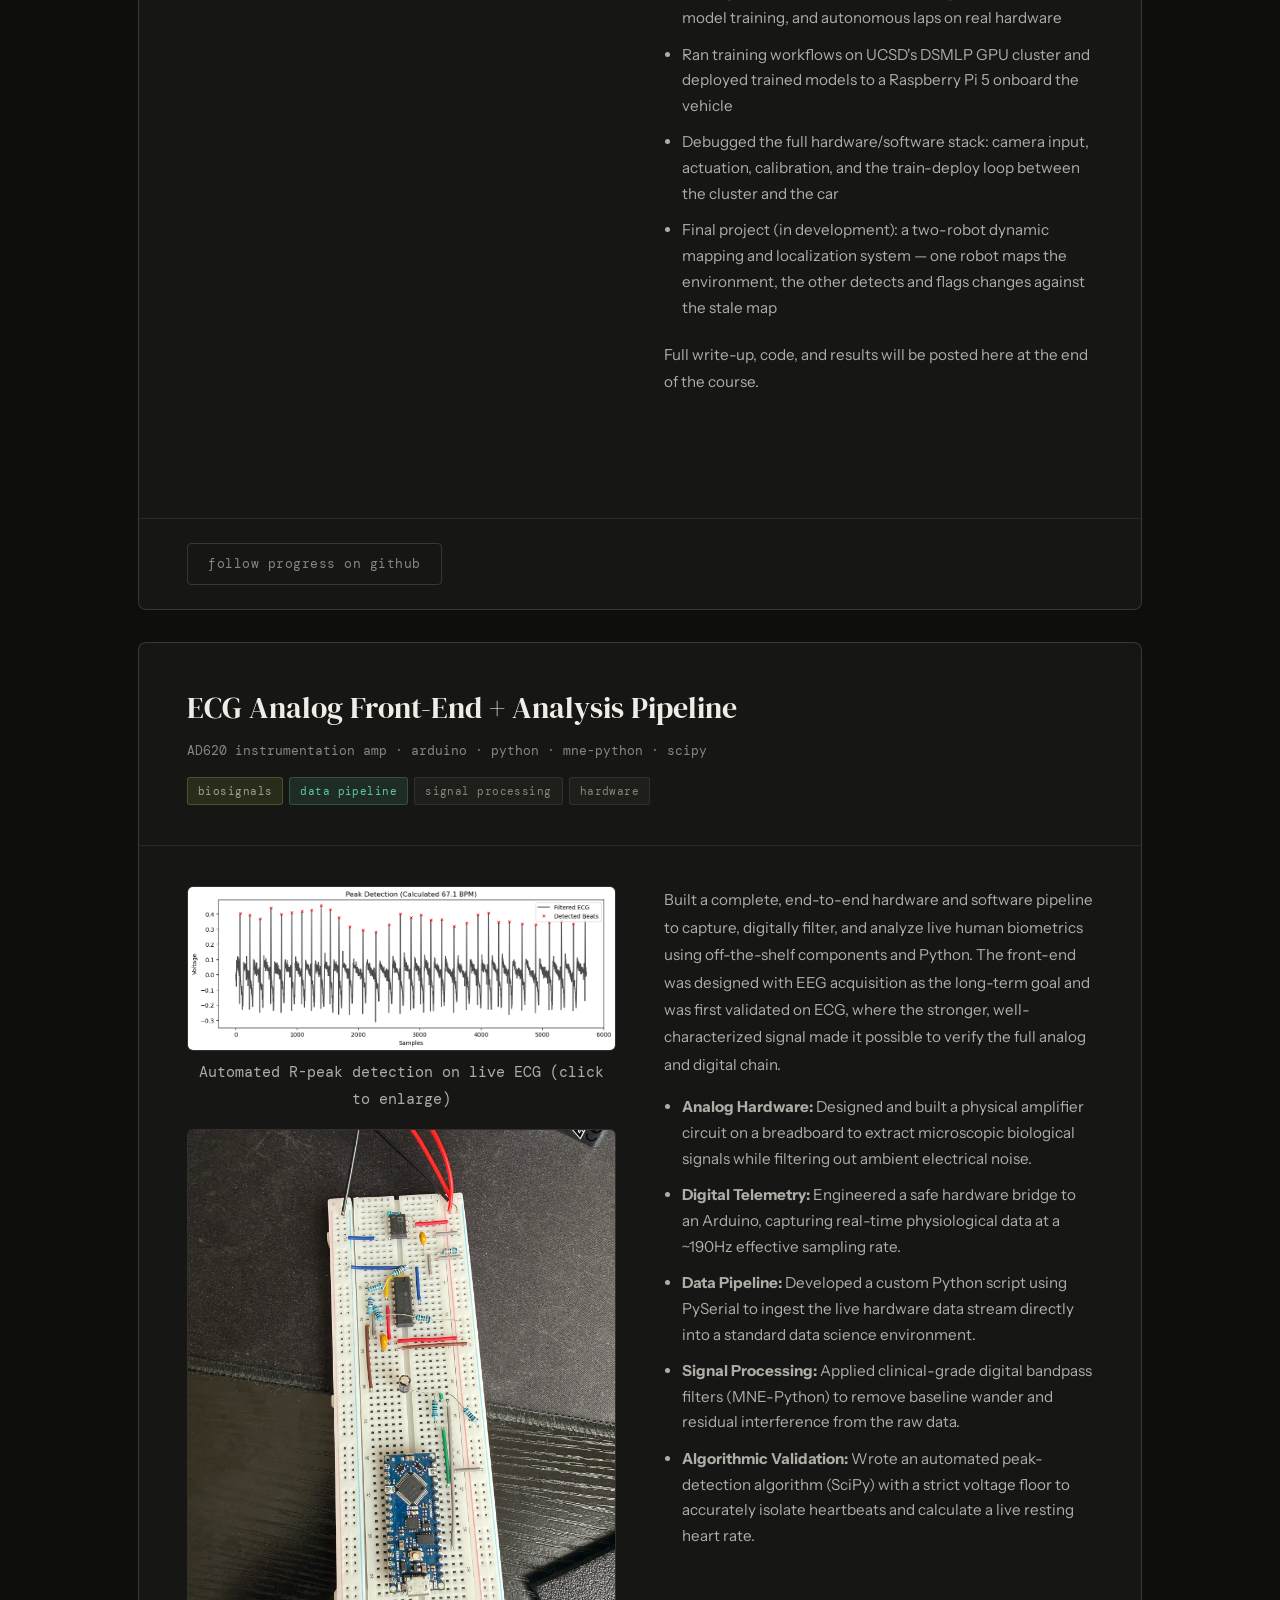
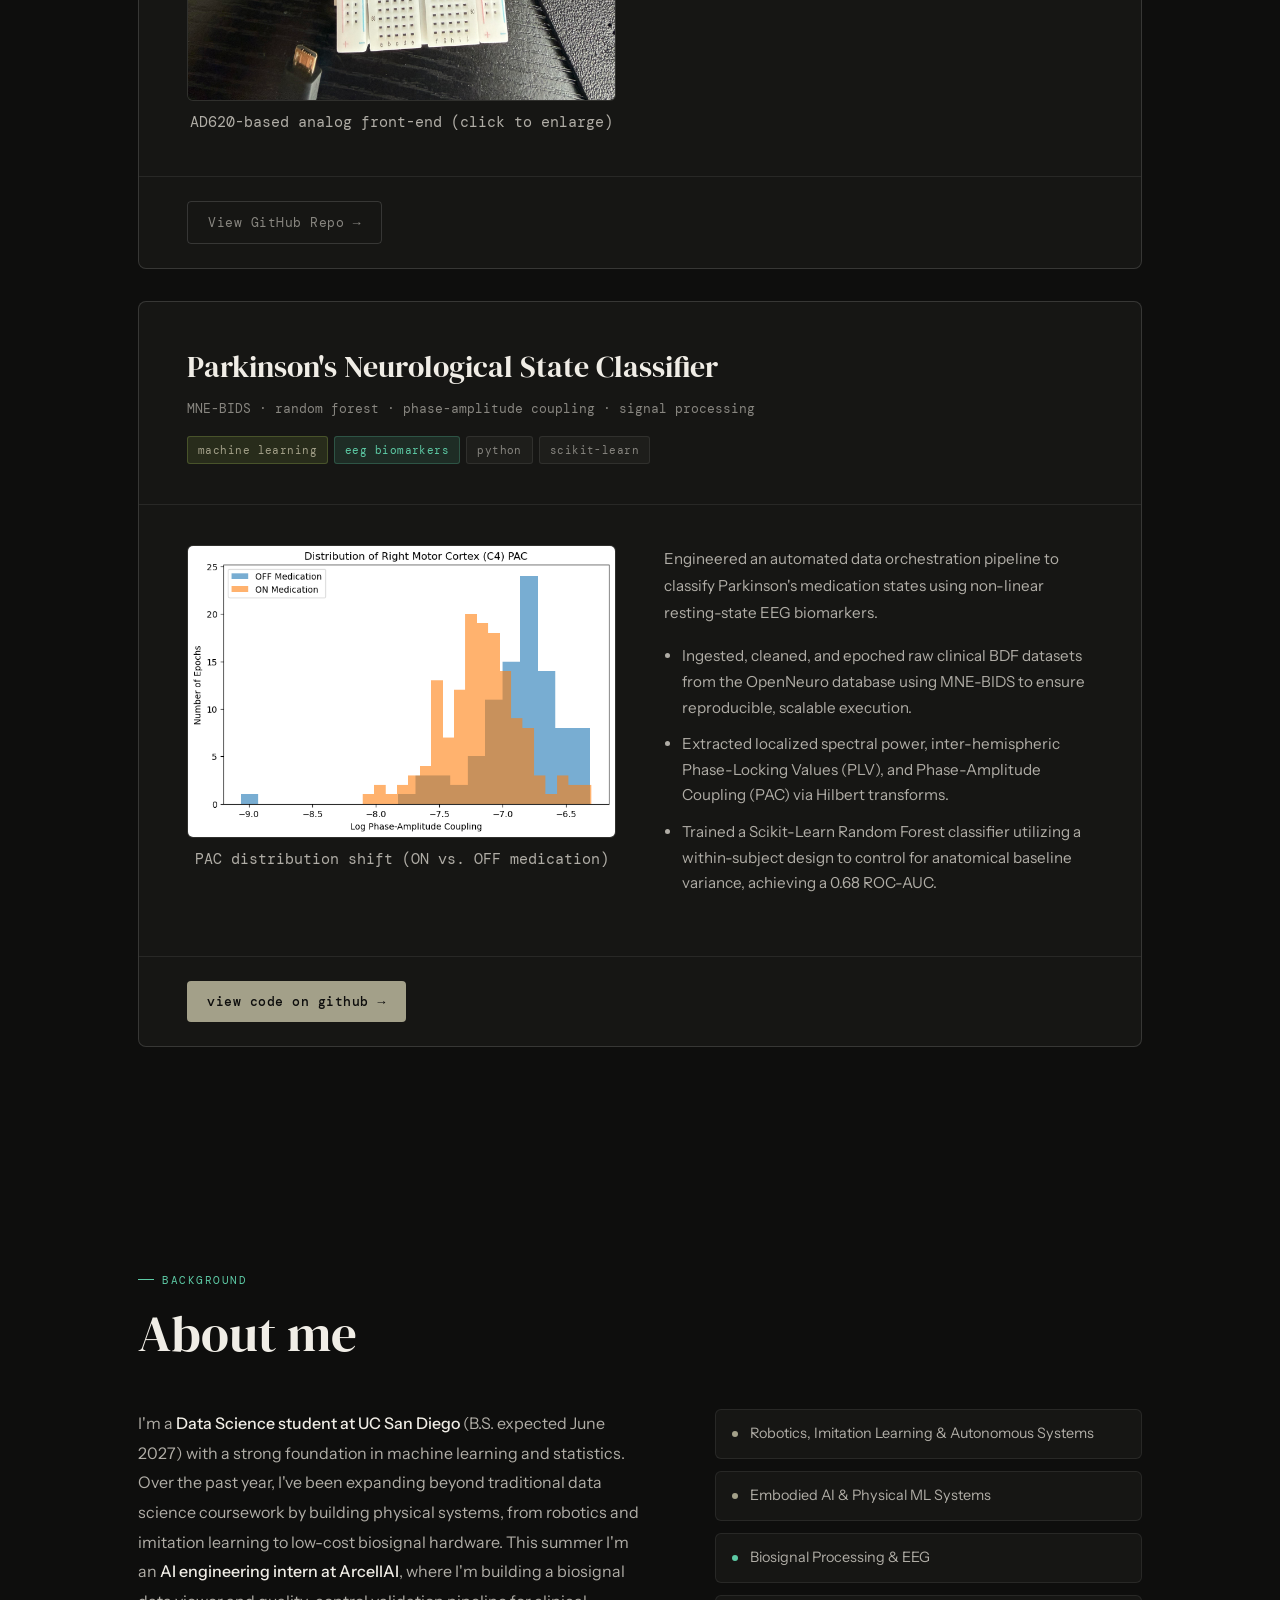
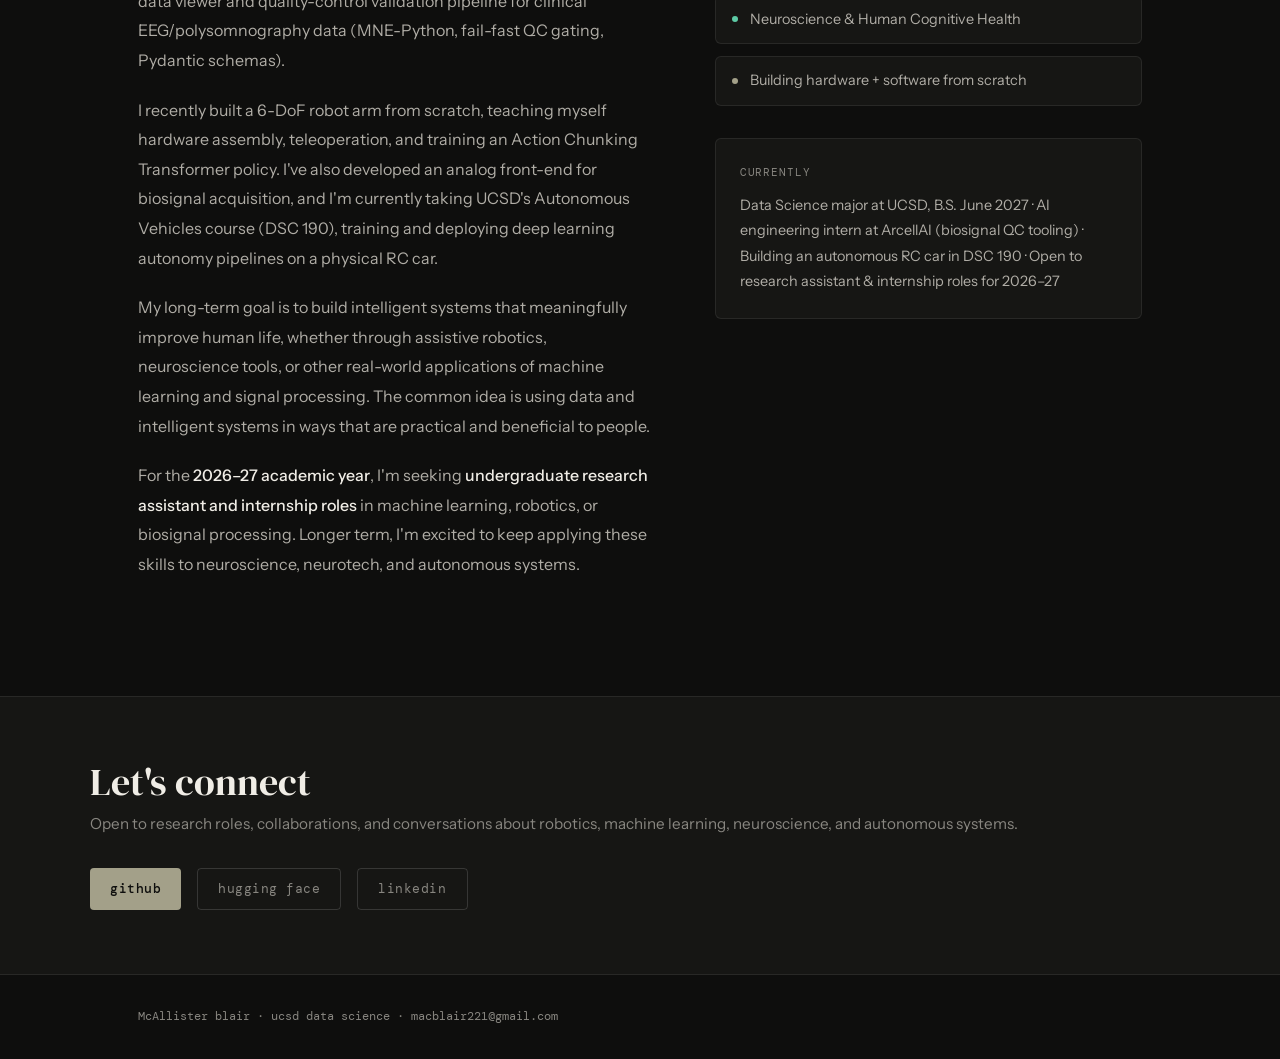
==== commit 745ba656: "Update index.html" ====
--- a/index.html
+++ b/index.html
@@ -234,9 +234,13 @@
 
     <div class="project-body">
       <div>
-        <div class="video-placeholder">
-          <div class="play-icon">▶</div>
-          <p>Demo video coming soon — project underway in DSC 190: Autonomous Vehicles (Summer 2026)</p>
+        <div class="so101-video">
+          <iframe
+            src="https://www.youtube.com/embed/TeuYBSztGQ"
+            title="DSC 190 autonomous car demo"
+            allow="accelerometer; autoplay; clipboard-write; encrypted-media; gyroscope; picture-in-picture"
+            allowfullscreen>
+          </iframe>
         </div>
       </div>
 
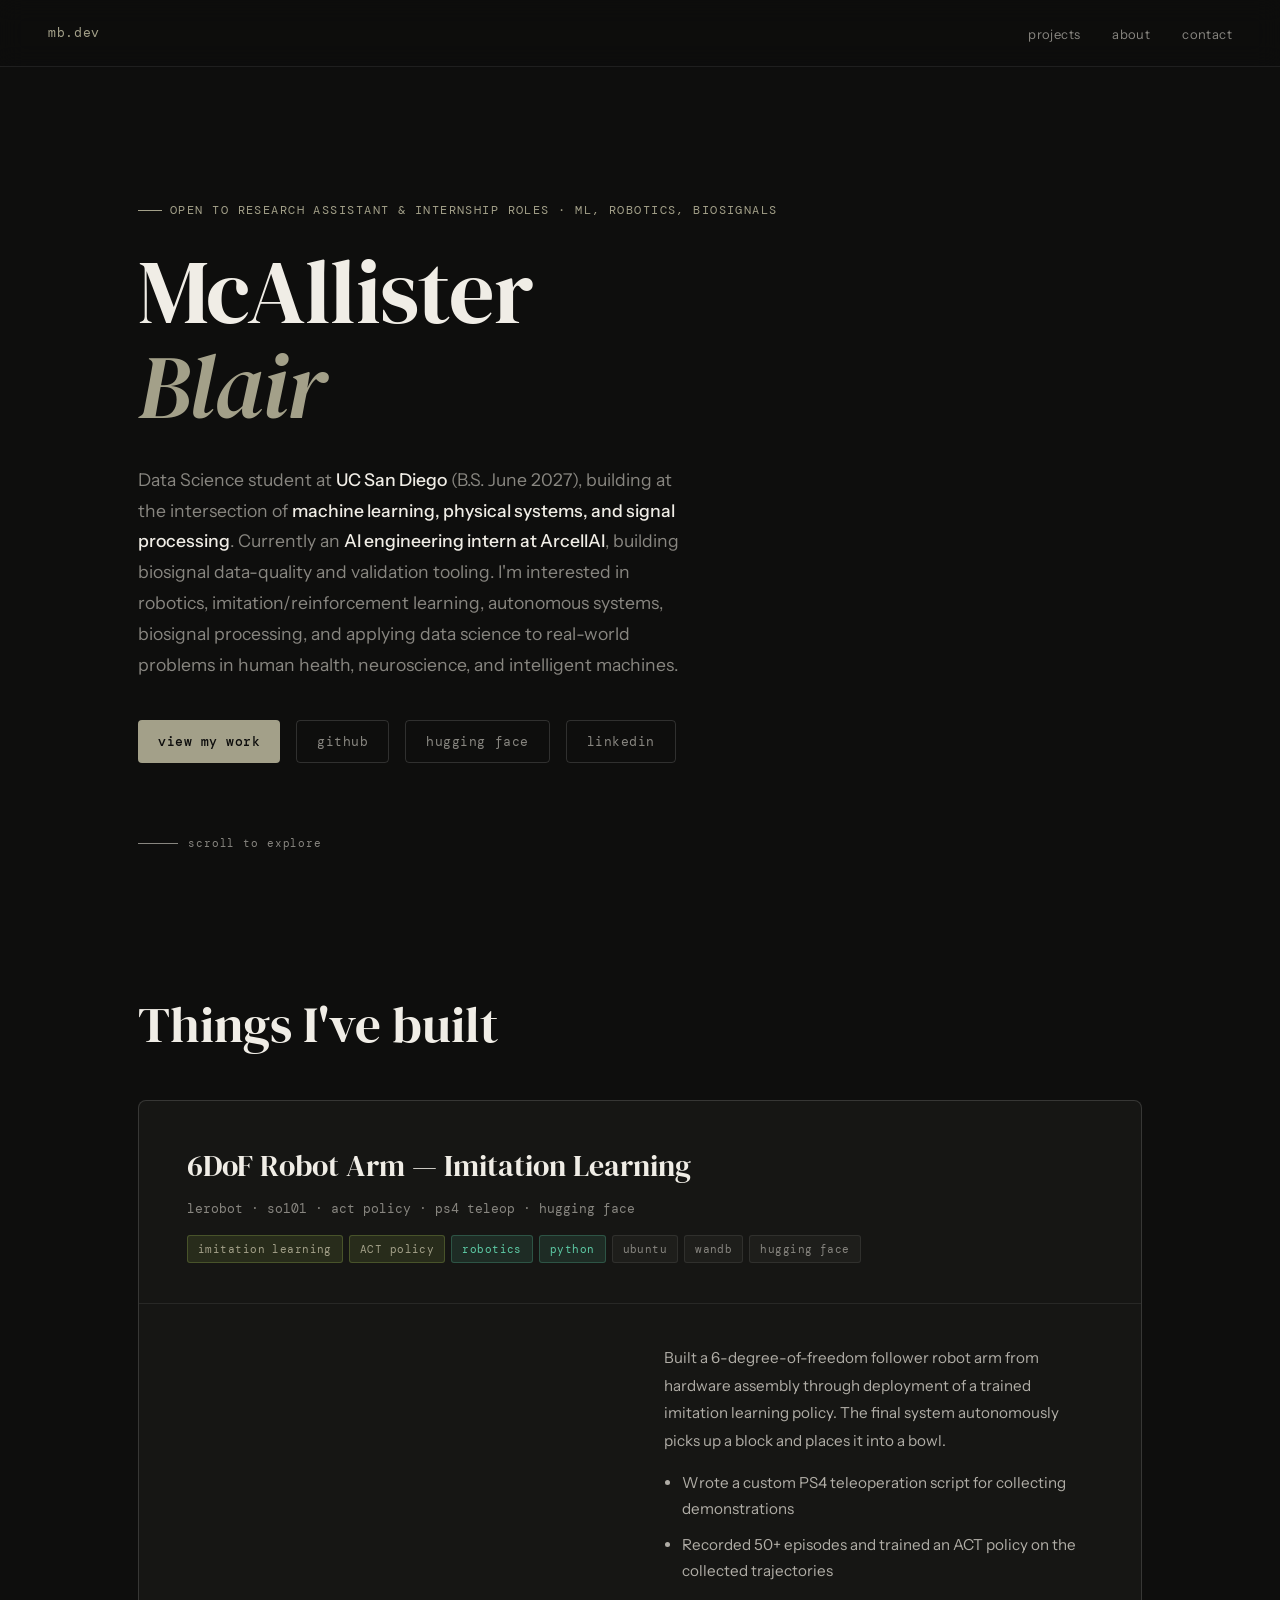
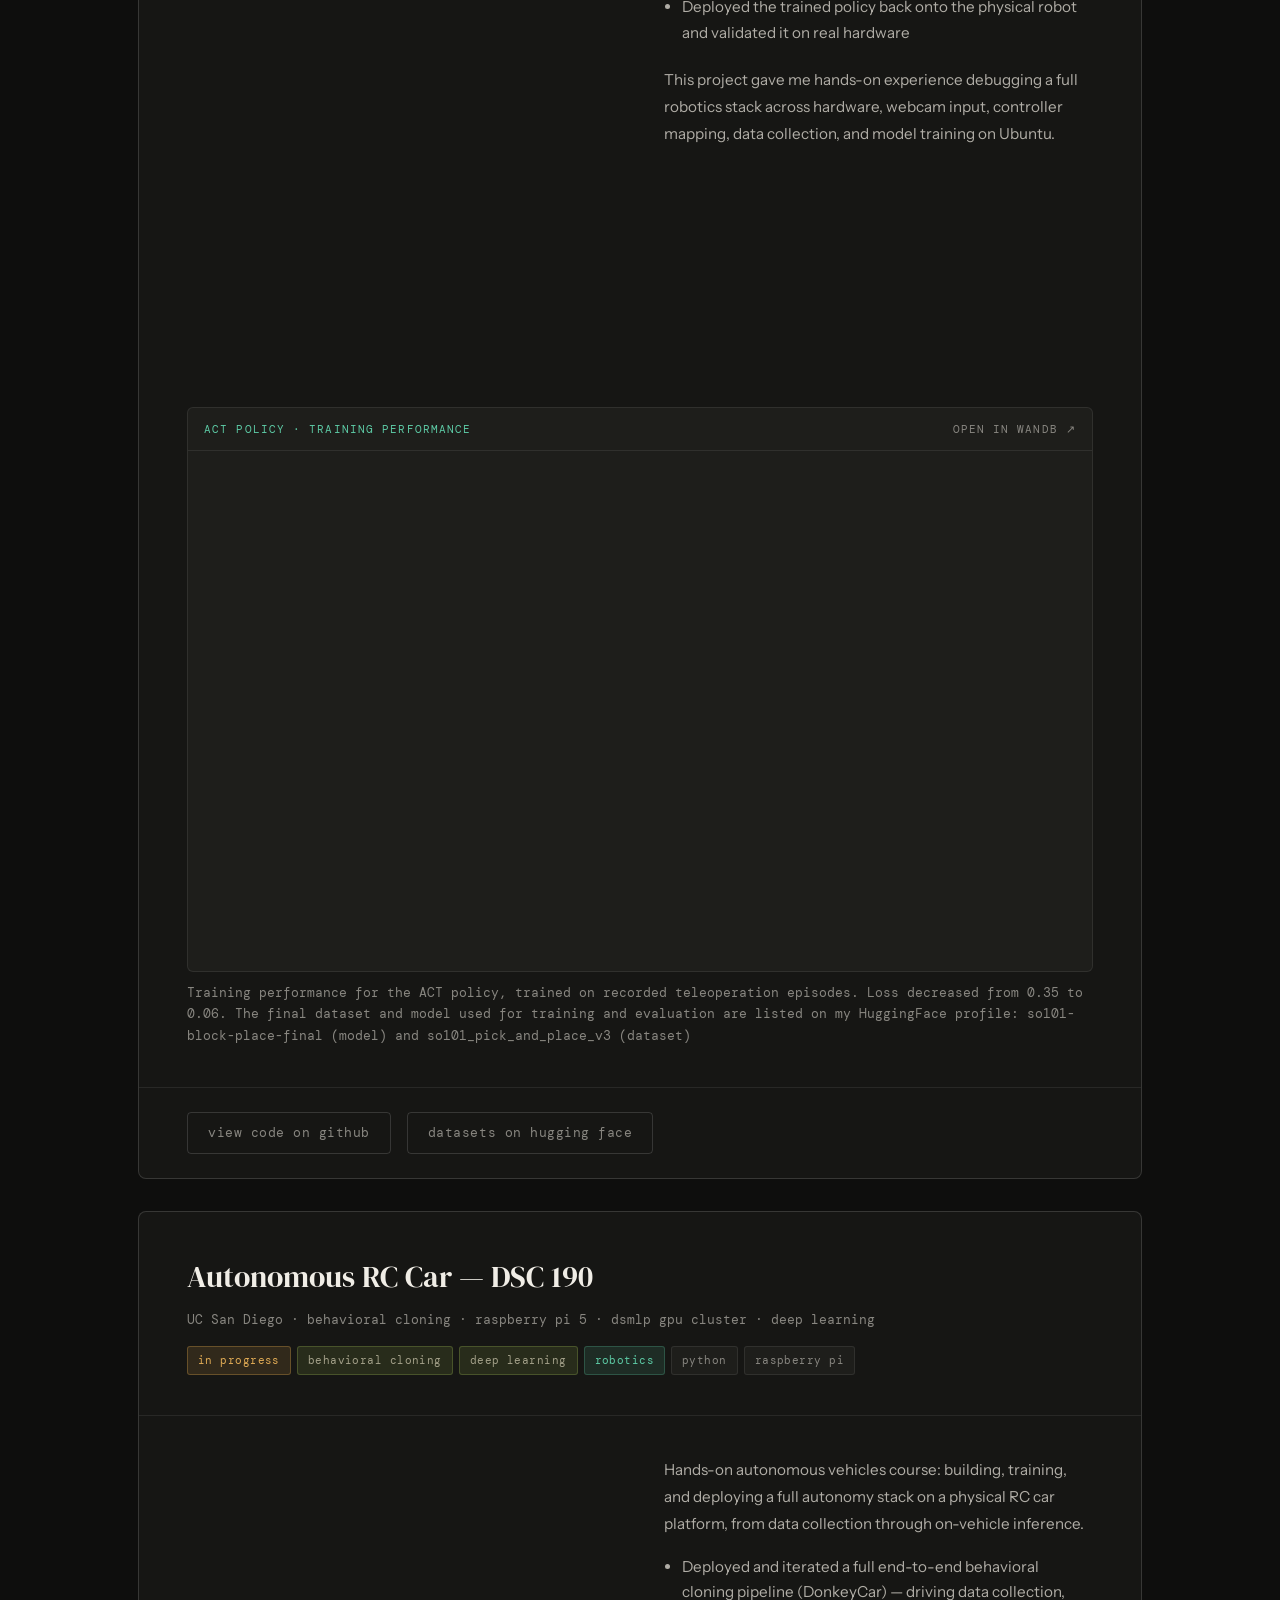
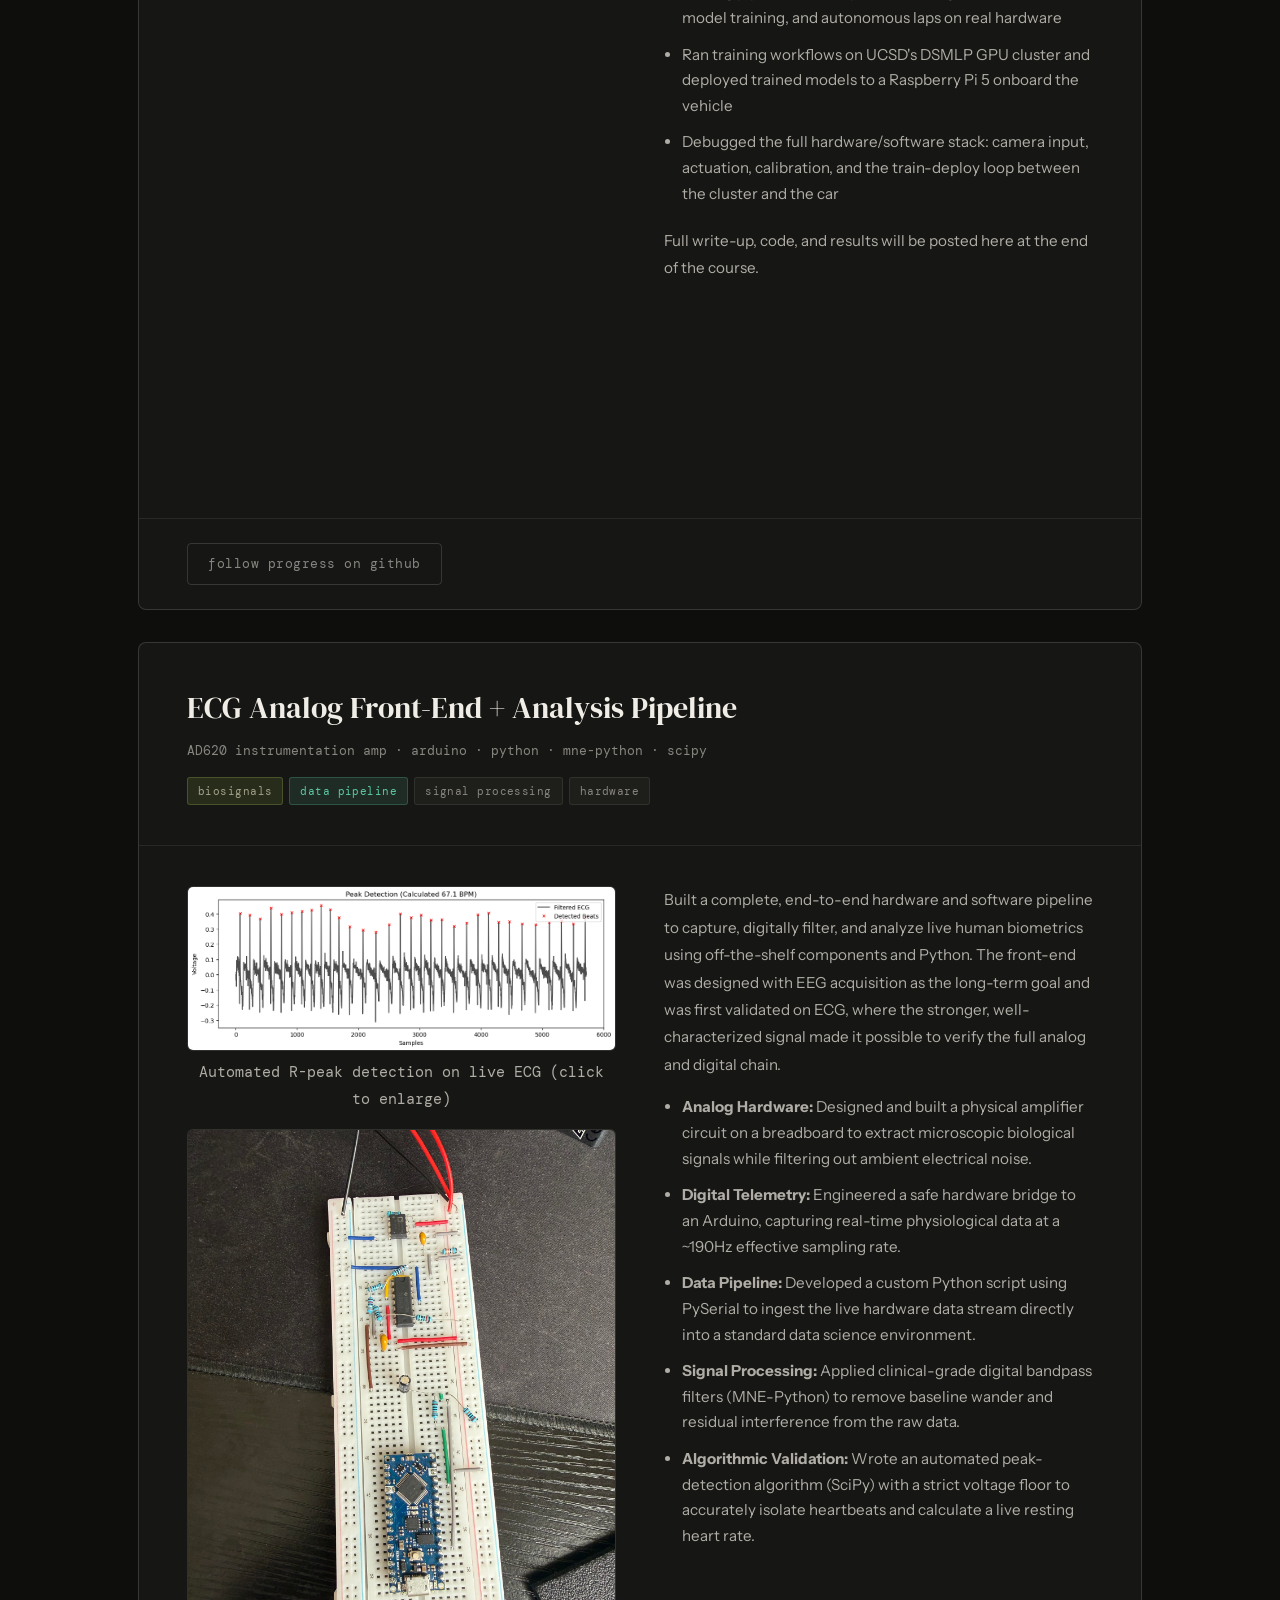
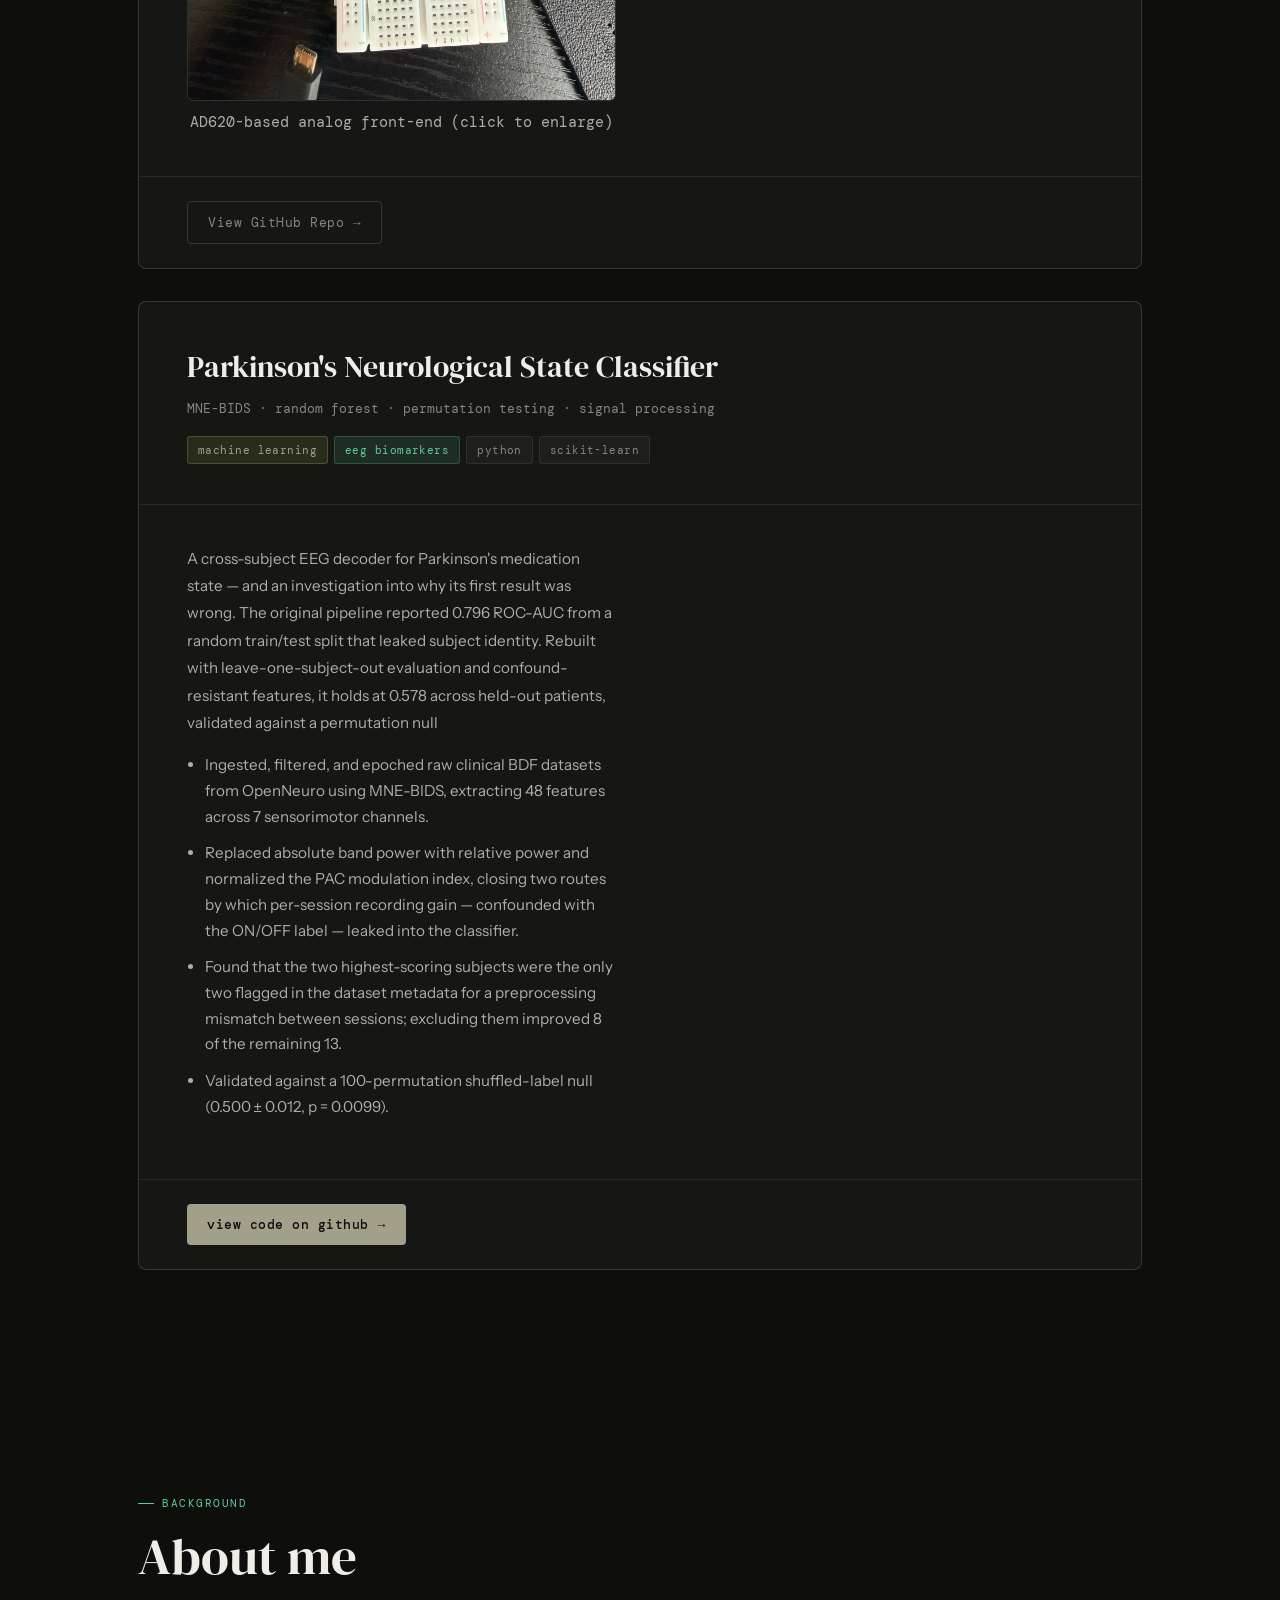
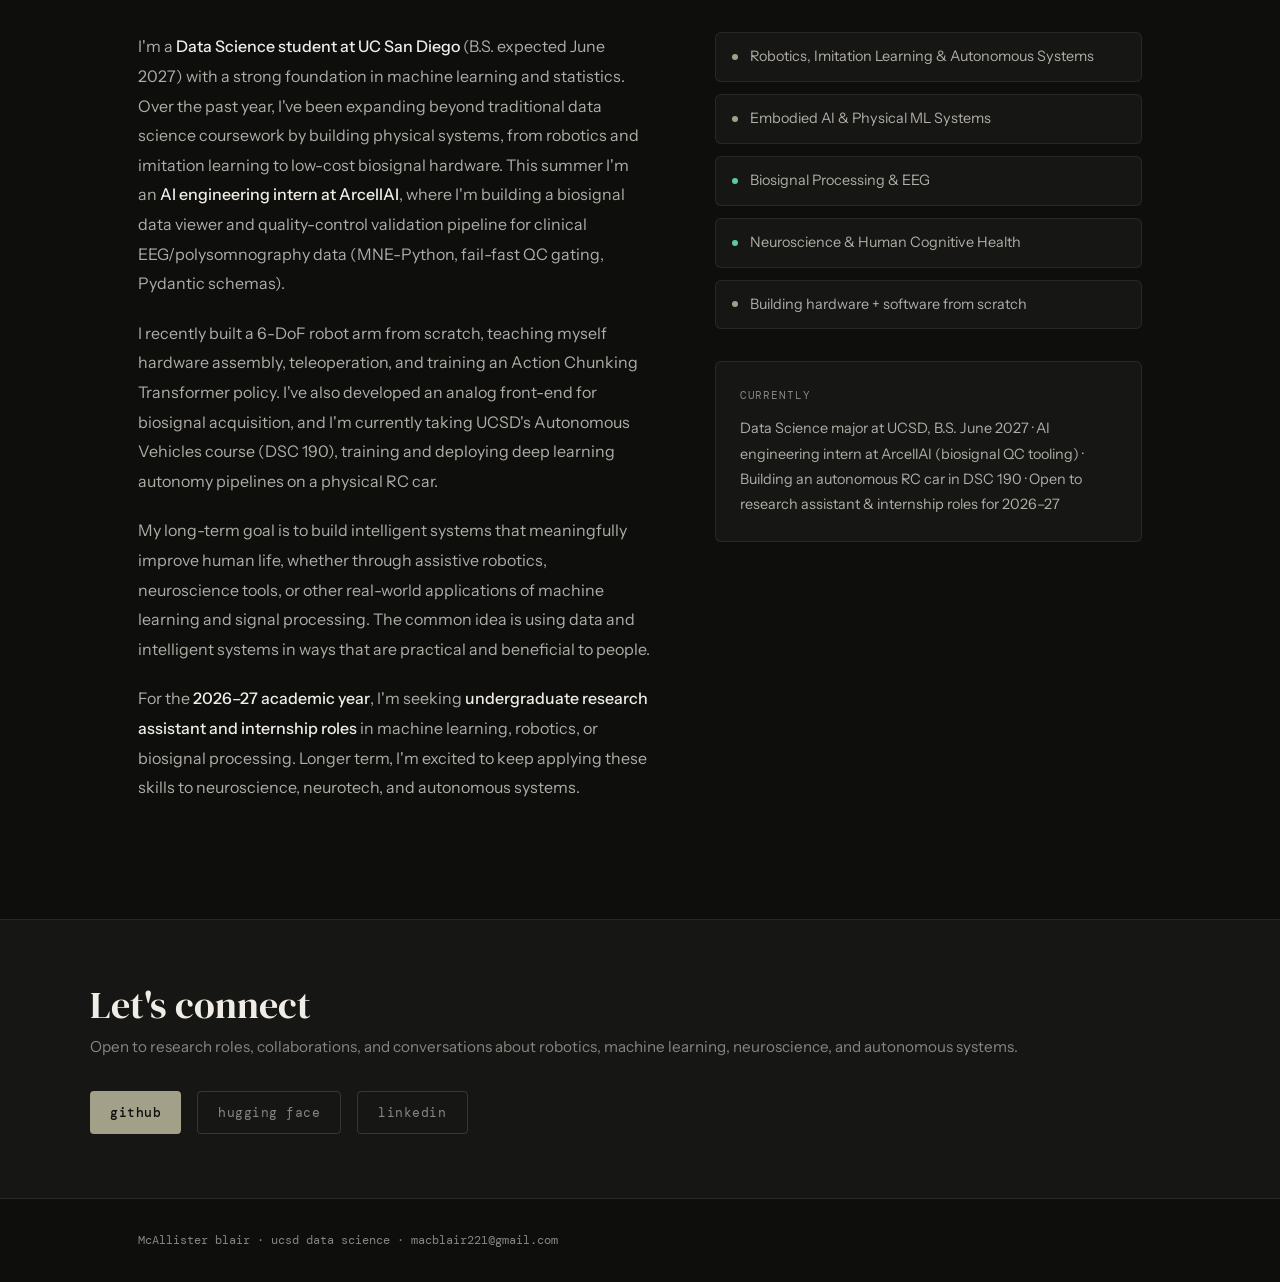
==== commit e7889654: "Update index.html" ====
--- a/index.html
+++ b/index.html
@@ -236,7 +236,7 @@
       <div>
         <div class="so101-video">
           <iframe
-            src="https://www.youtube.com/embed/TeuYBSztGQ"
+            src="https://www.youtube.com/embed/-TeuYBSztGQ"
             title="DSC 190 autonomous car demo"
             allow="accelerometer; autoplay; clipboard-write; encrypted-media; gyroscope; picture-in-picture"
             allowfullscreen>
@@ -253,7 +253,6 @@
           <li>Deployed and iterated a full end-to-end behavioral cloning pipeline (DonkeyCar) — driving data collection, model training, and autonomous laps on real hardware</li>
           <li>Ran training workflows on UCSD's DSMLP GPU cluster and deployed trained models to a Raspberry Pi 5 onboard the vehicle</li>
           <li>Debugged the full hardware/software stack: camera input, actuation, calibration, and the train-deploy loop between the cluster and the car</li>
-          <li>Final project (in development): a two-robot dynamic mapping and localization system — one robot maps the environment, the other detects and flags changes against the stale map</li>
         </ul>
 
         <p>
@@ -338,7 +337,7 @@
     <div class="project-header">
       <div class="project-title-block">
         <h3>Parkinson's Neurological State Classifier</h3>
-        <p>MNE-BIDS · random forest · phase-amplitude coupling · signal processing</p>
+        <p>MNE-BIDS · random forest · permutation testing · signal processing</p>
         <div class="tag-row">
           <span class="tag tag-lime">machine learning</span>
           <span class="tag tag-green">eeg biomarkers</span>
@@ -350,30 +349,15 @@
 
     <div class="project-body">
       <div>
-        <button
-          class="project-image-button"
-          type="button"
-          onclick="openImageModal('images/parkinsons_PAC_plot.png', 'Phase-Amplitude Coupling (PAC) distribution shift')"
-          aria-label="Click to enlarge PAC histogram"
-        >
-          <img
-            src="images/parkinsons_PAC_plot.png"
-            alt="Histogram showing the decoupling of Beta-Gamma interactions upon Levodopa administration"
-            class="project-image"
-          >
-        </button>
-        <p class="project-image-caption">PAC distribution shift (ON vs. OFF medication)</p>
-      </div>
-
-      <div>
-        <p>
-          Engineered an automated data orchestration pipeline to classify Parkinson's medication states using non-linear resting-state EEG biomarkers.
+        <p>
+           A cross-subject EEG decoder for Parkinson's medication state — and an investigation into why its first result was wrong. The original pipeline reported 0.796 ROC-AUC from a random train/test split that leaked subject identity. Rebuilt with leave-one-subject-out evaluation and confound-resistant features, it holds at 0.578 across held-out patients, validated against a permutation null
         </p>
 
         <ul class="project-highlights">
-          <li>Ingested, cleaned, and epoched raw clinical BDF datasets from the OpenNeuro database using MNE-BIDS to ensure reproducible, scalable execution.</li>
-          <li>Extracted localized spectral power, inter-hemispheric Phase-Locking Values (PLV), and Phase-Amplitude Coupling (PAC) via Hilbert transforms.</li>
-          <li>Trained a Scikit-Learn Random Forest classifier utilizing a within-subject design to control for anatomical baseline variance, achieving a 0.68 ROC-AUC.</li>
+          <li>Ingested, filtered, and epoched raw clinical BDF datasets from OpenNeuro using MNE-BIDS, extracting 48 features across 7 sensorimotor channels.</li>
+          <li>Replaced absolute band power with relative power and normalized the PAC modulation index, closing two routes by which per-session recording gain — confounded with the ON/OFF label — leaked into the classifier.</li>
+          <li>Found that the two highest-scoring subjects were the only two flagged in the dataset metadata for a preprocessing mismatch between sessions; excluding them improved 8 of the remaining 13.</li>
+          <li>Validated against a 100-permutation shuffled-label null (0.500 ± 0.012, p = 0.0099).</li>
         </ul>
       </div>
     </div>
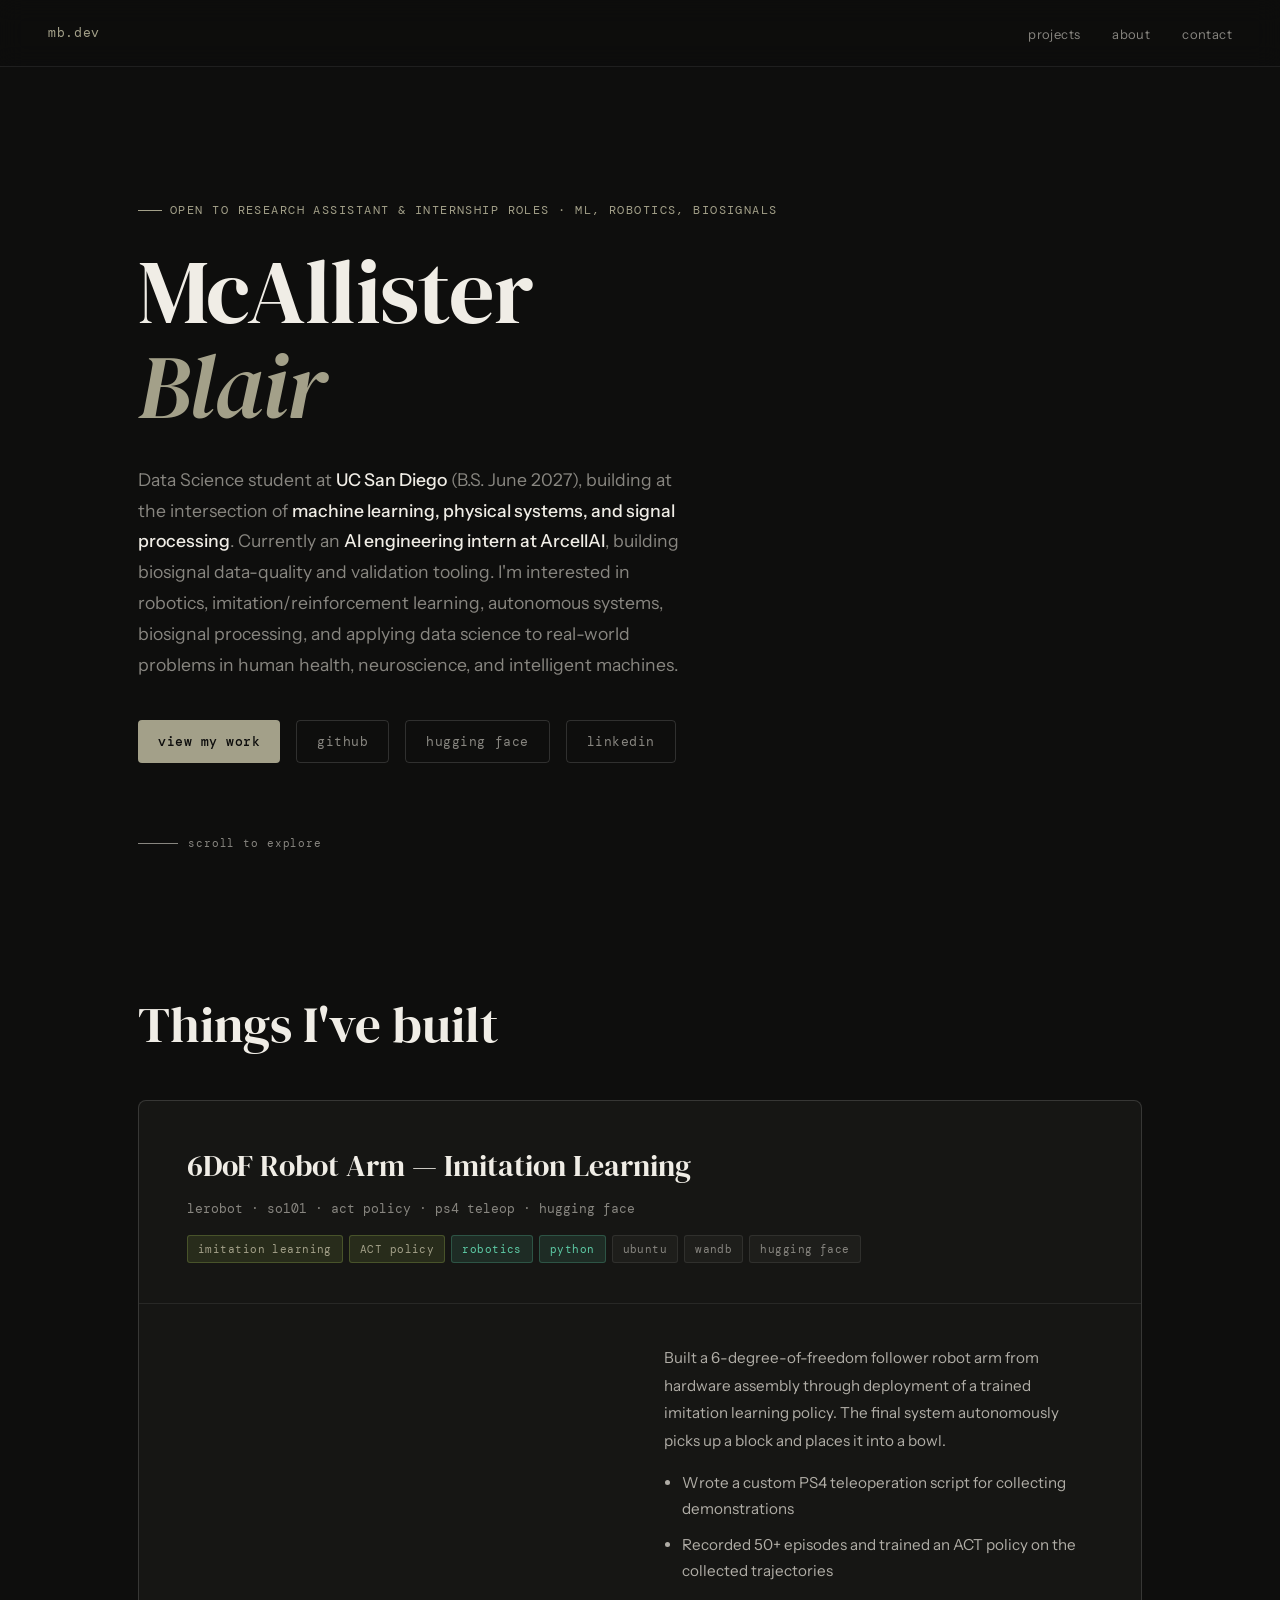
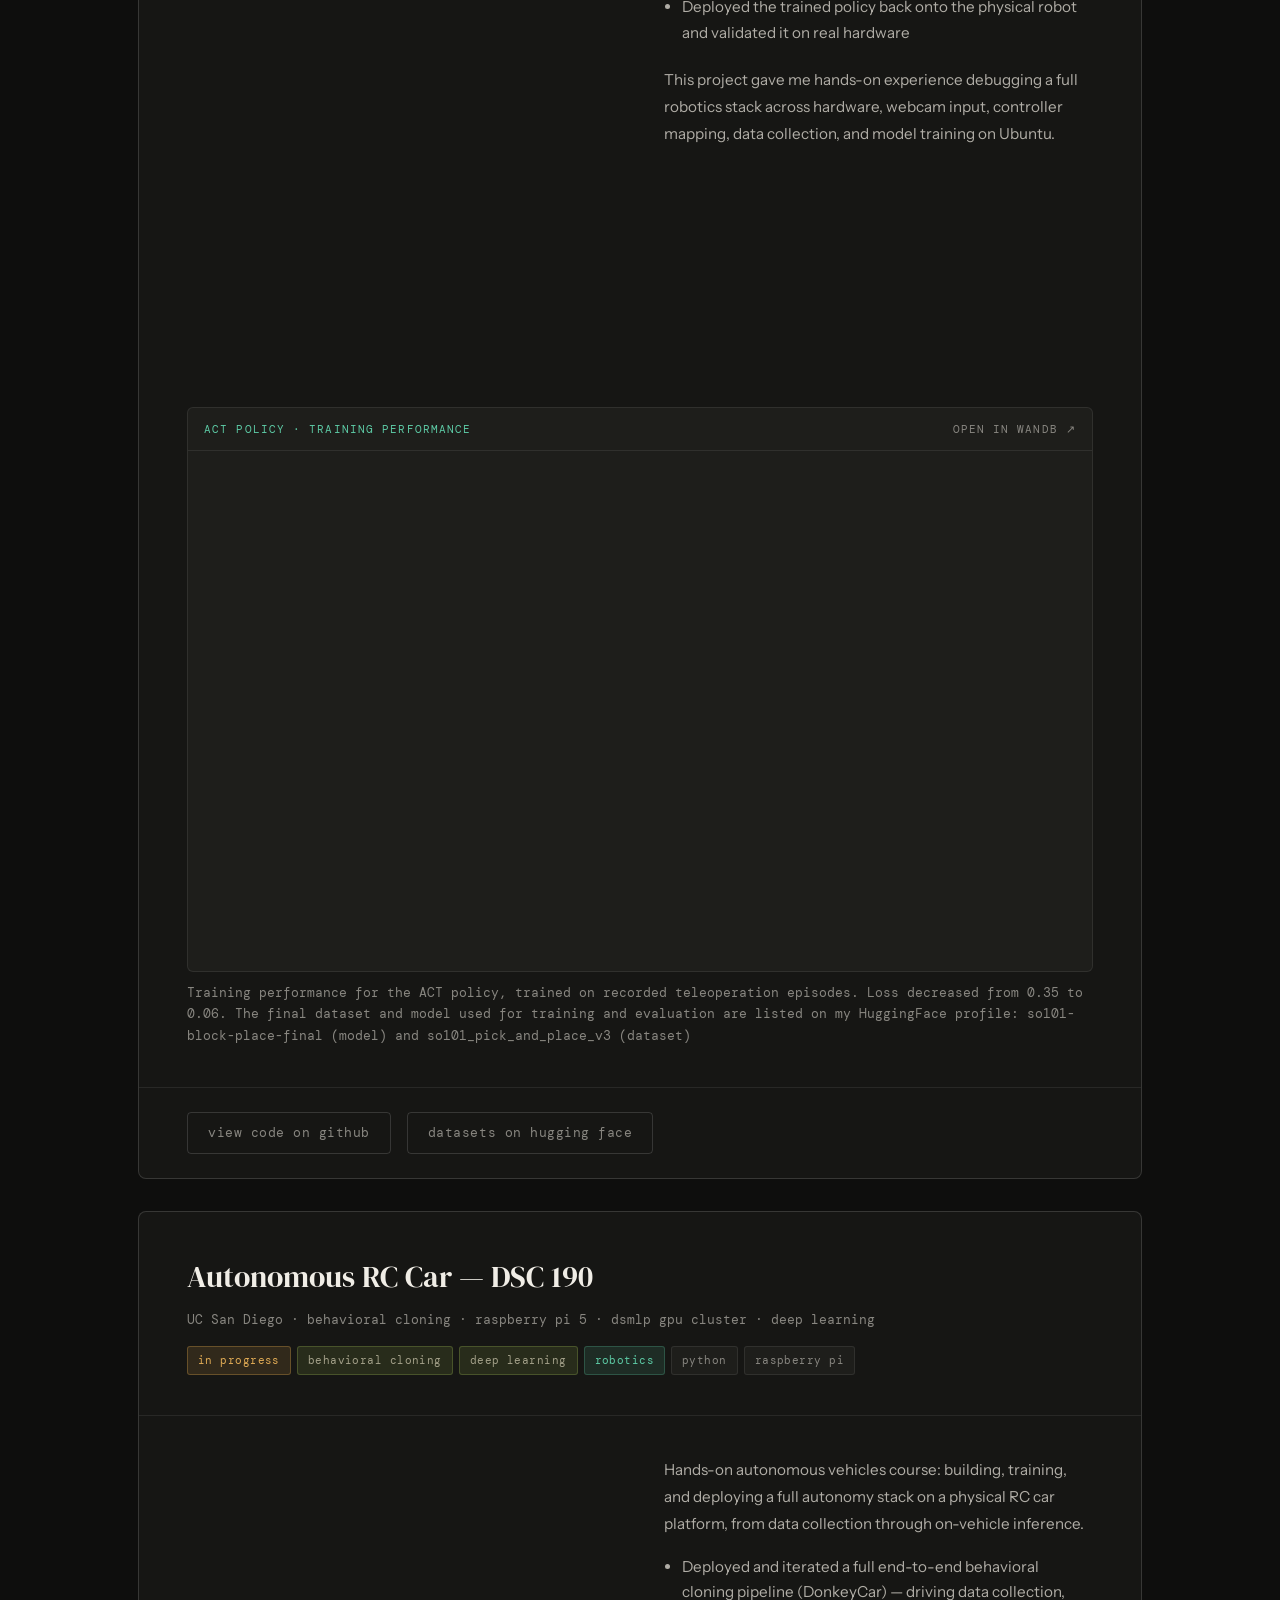
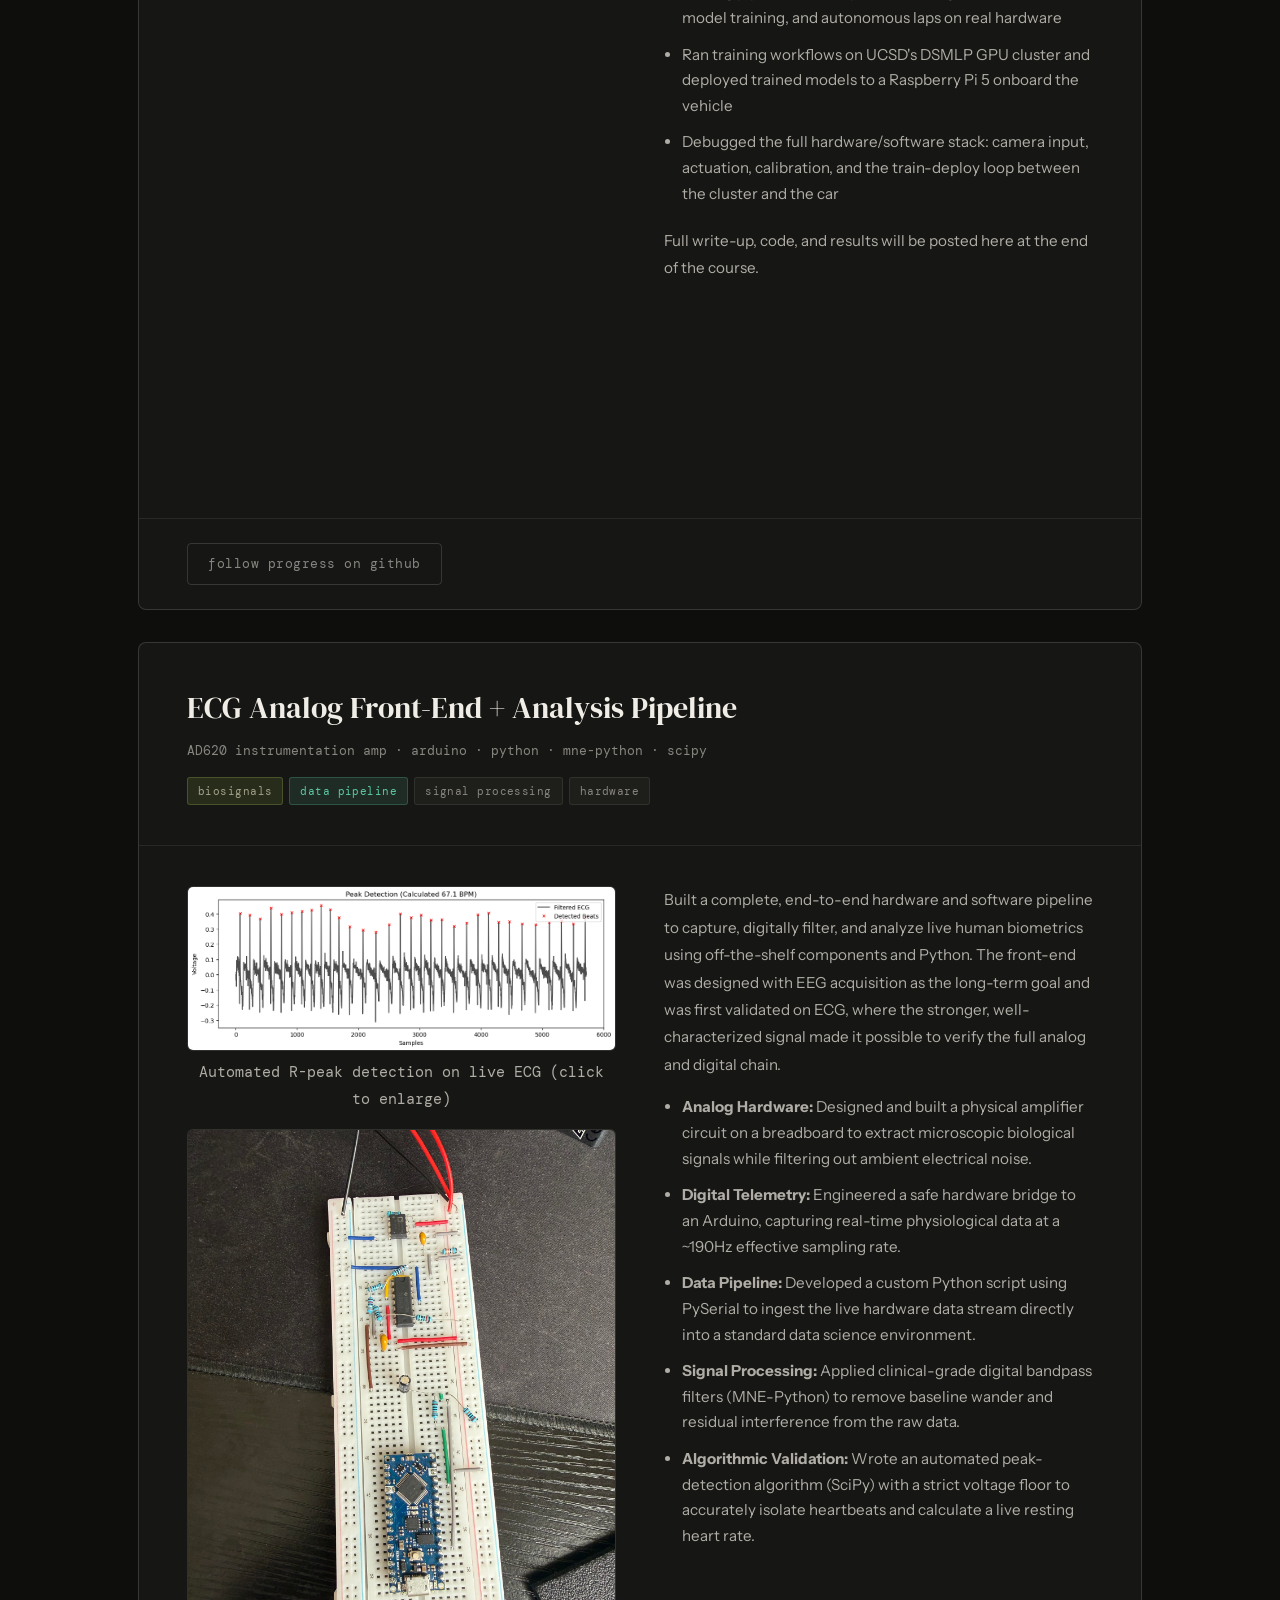
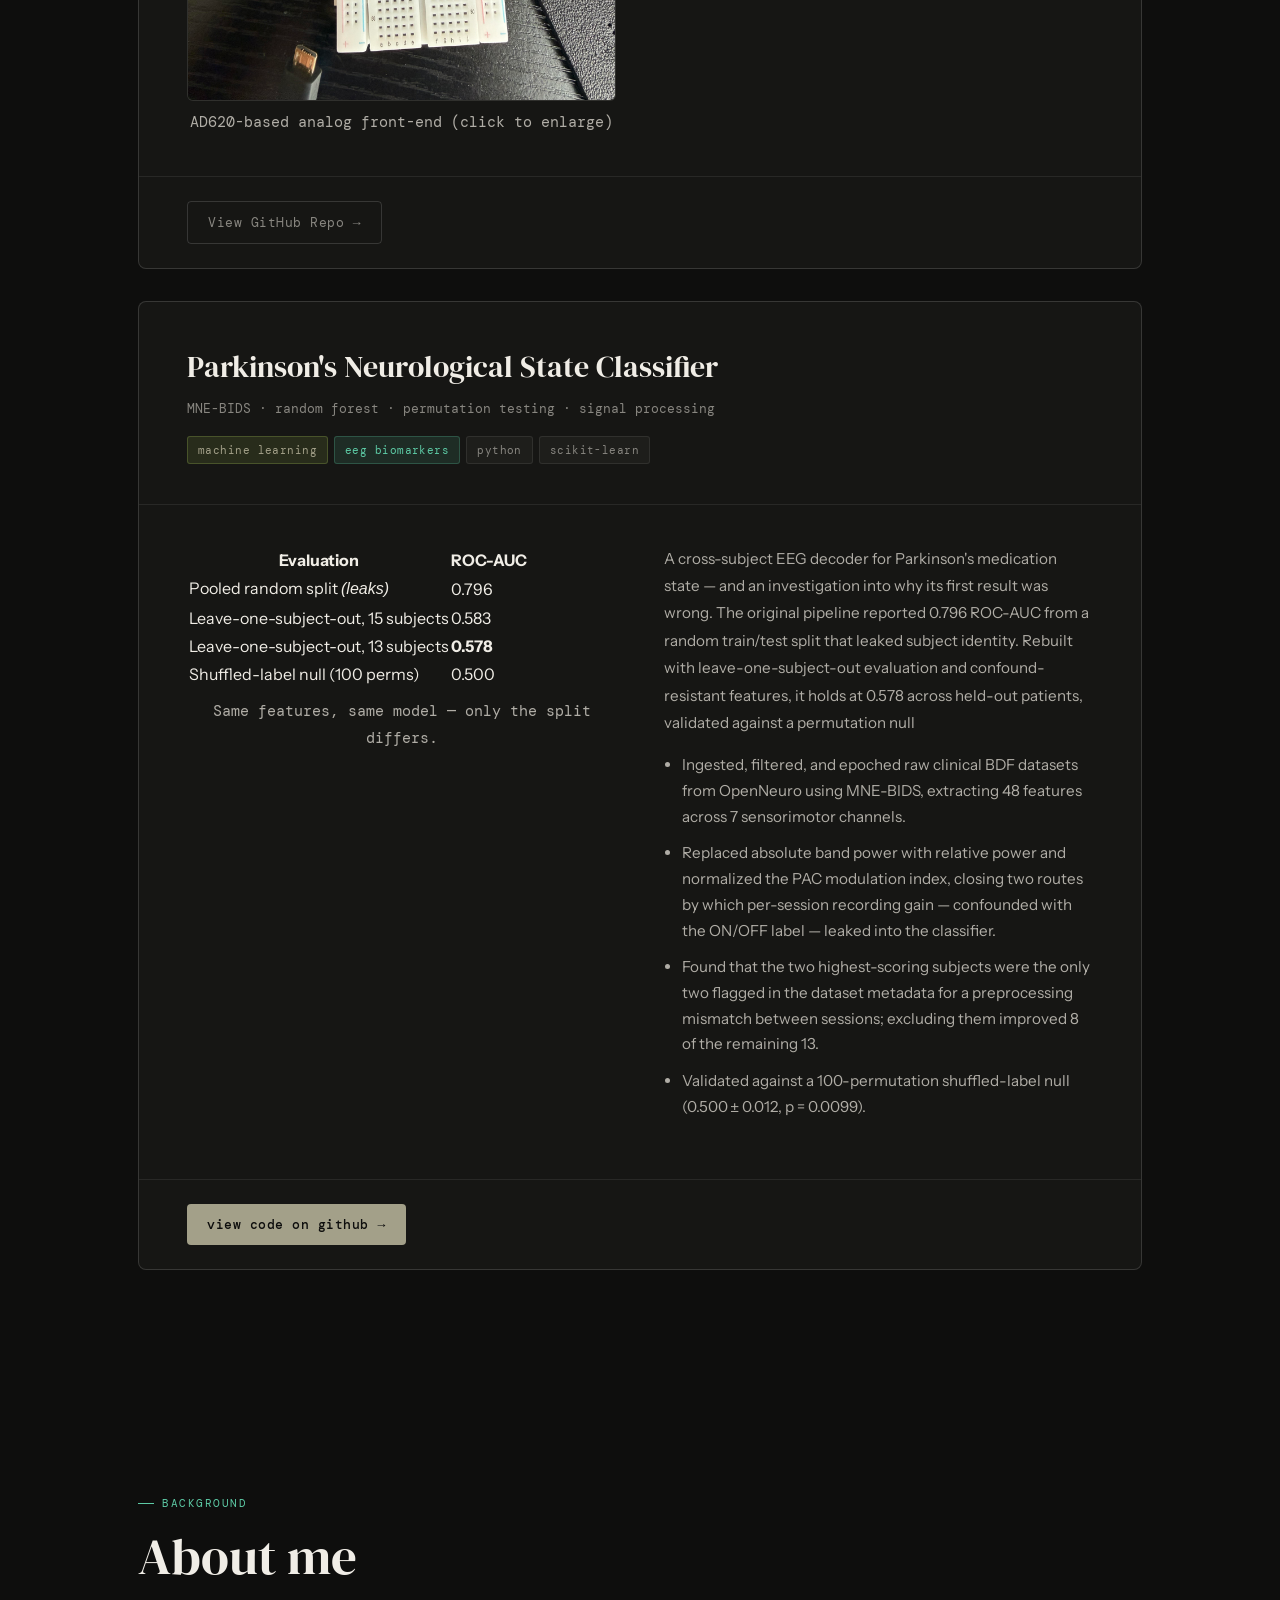
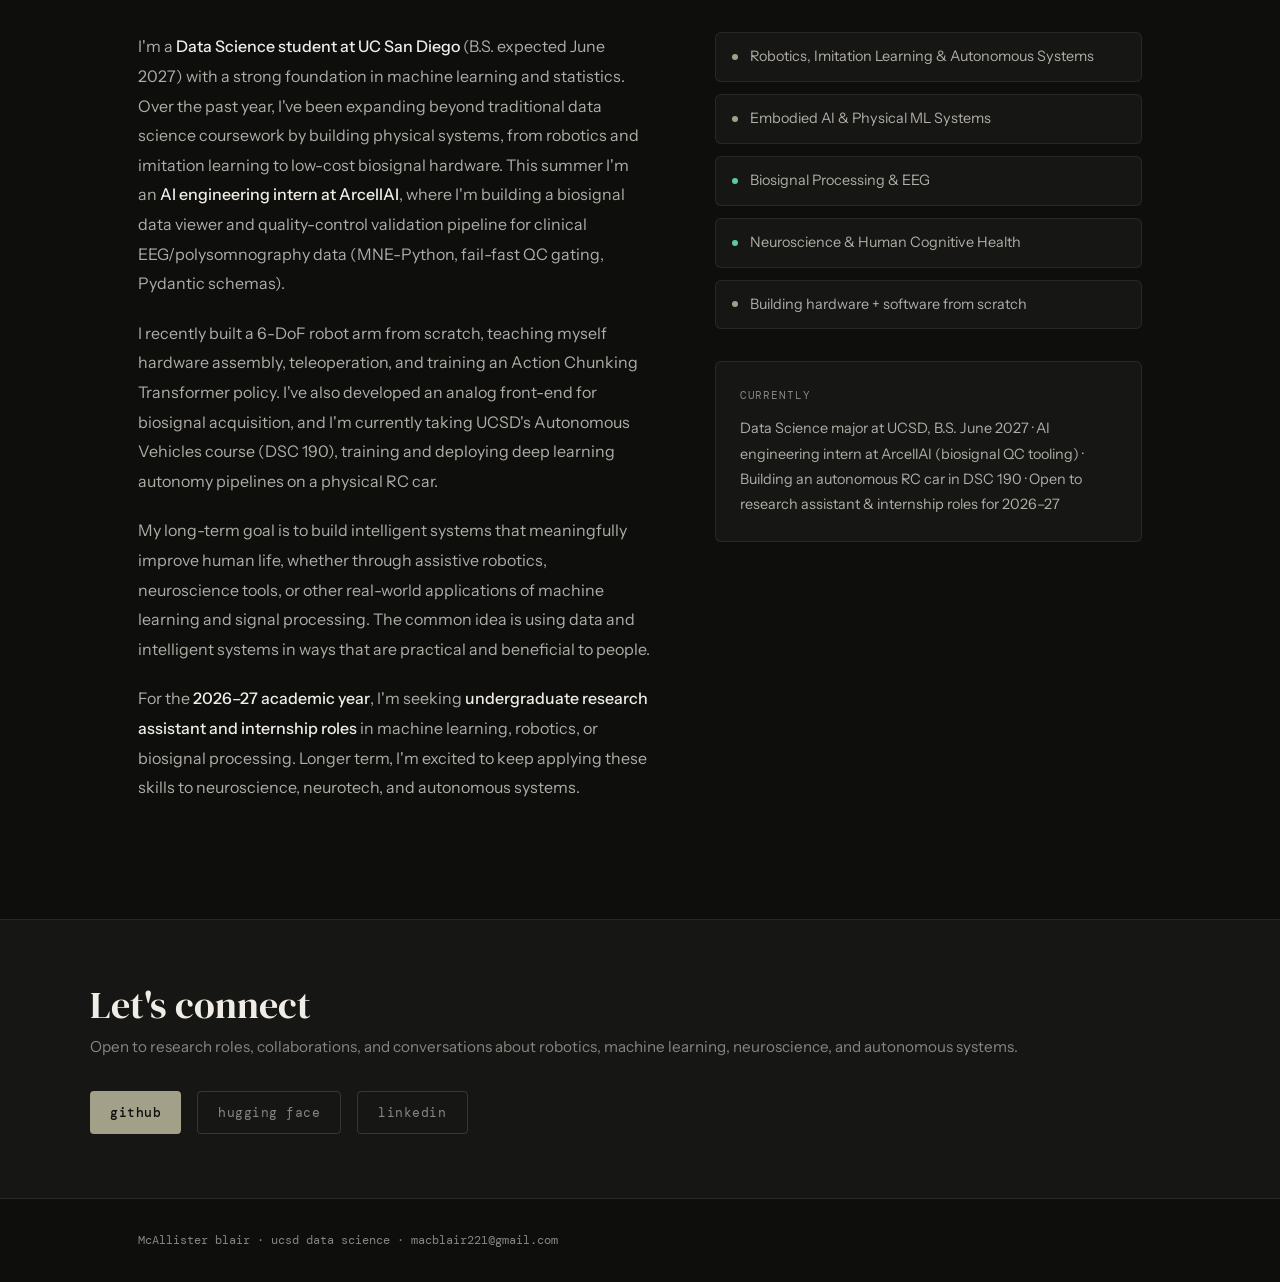
==== commit 95576d3b: "Add evaluation results table to index.html Added a table displaying evaluation results and ROC-AUC s" ====
--- a/index.html
+++ b/index.html
@@ -349,6 +349,16 @@
 
     <div class="project-body">
       <div>
+        <table class="project-results">
+          <tr><th>Evaluation</th><th>ROC-AUC</th></tr>
+          <tr><td>Pooled random split <em>(leaks)</em></td><td>0.796</td></tr>
+          <tr><td>Leave-one-subject-out, 15 subjects</td><td>0.583</td></tr>
+          <tr><td>Leave-one-subject-out, 13 subjects</td><td><strong>0.578</strong></td></tr>
+          <tr><td>Shuffled-label null (100 perms)</td><td>0.500</td></tr>
+        </table>
+        <p class="project-image-caption">Same features, same model — only the split differs.</p>
+      </div>
+      <div>
         <p>
            A cross-subject EEG decoder for Parkinson's medication state — and an investigation into why its first result was wrong. The original pipeline reported 0.796 ROC-AUC from a random train/test split that leaked subject identity. Rebuilt with leave-one-subject-out evaluation and confound-resistant features, it holds at 0.578 across held-out patients, validated against a permutation null
         </p>
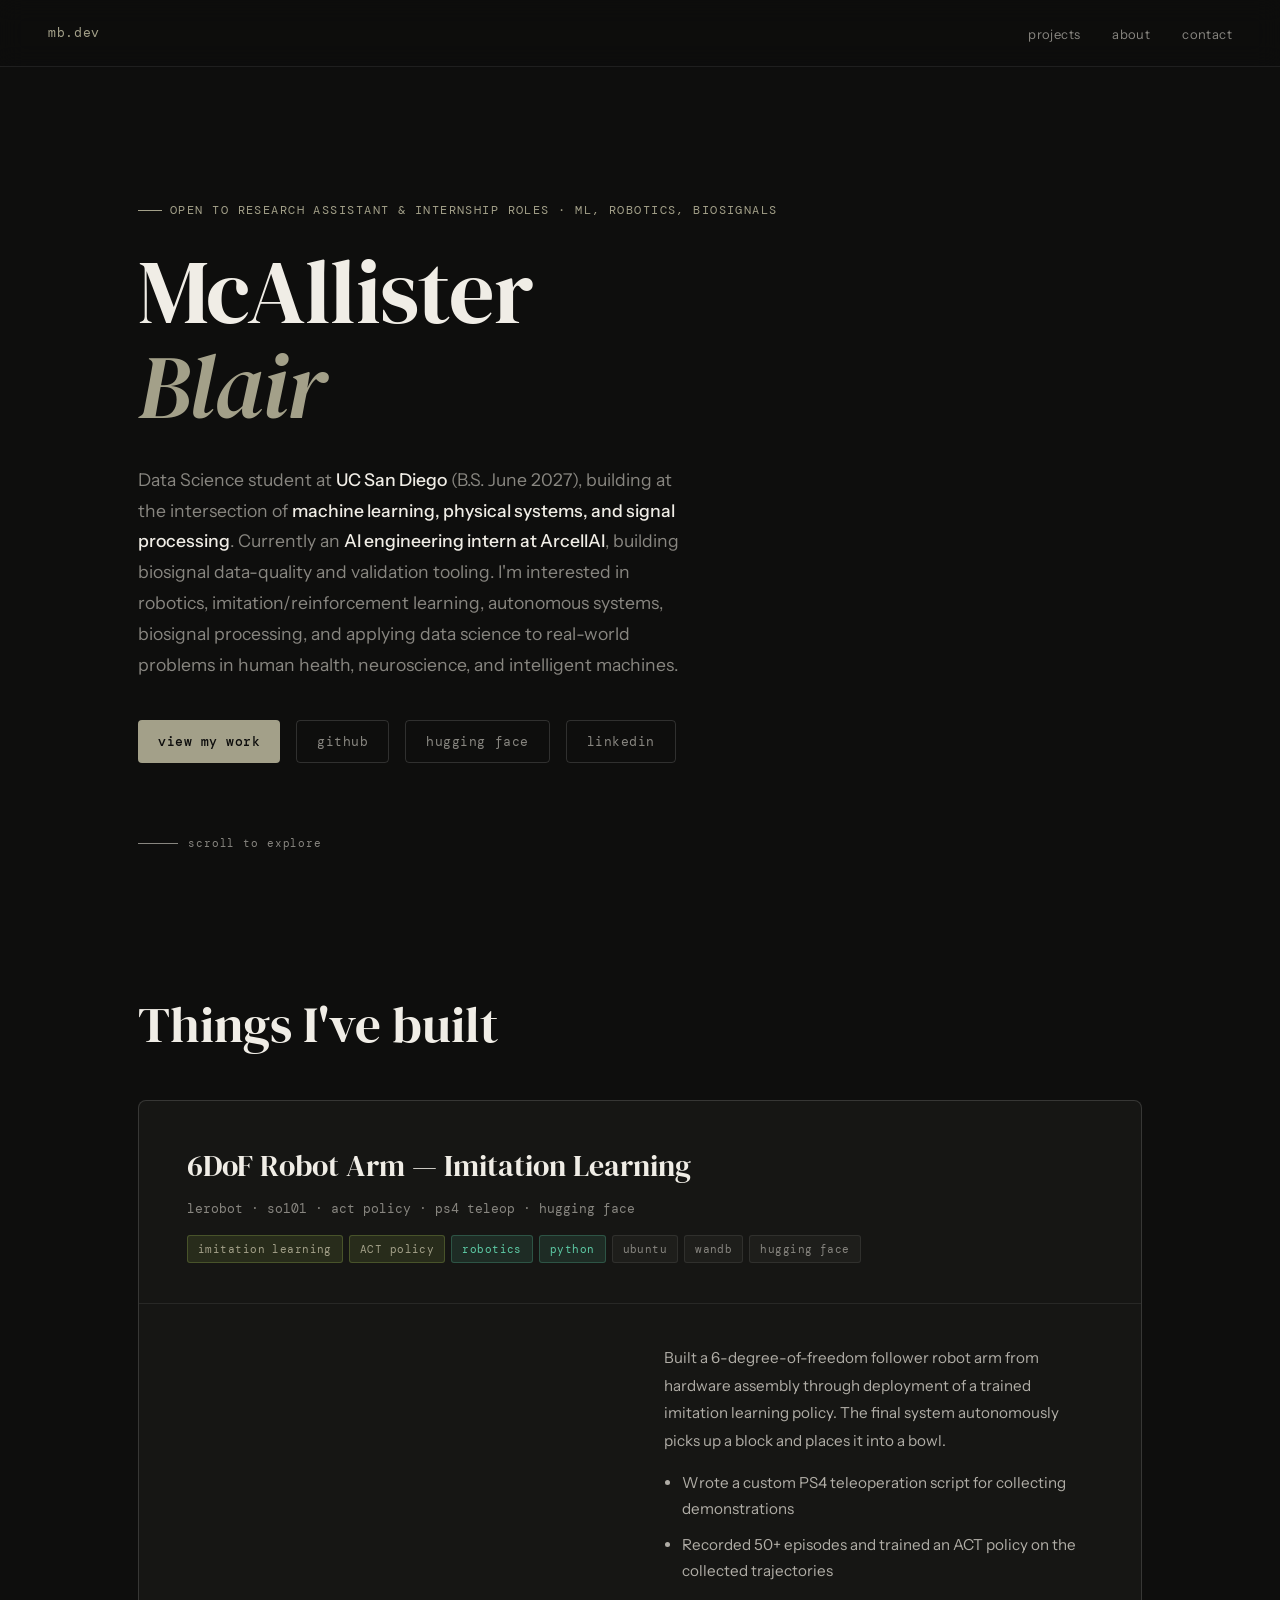
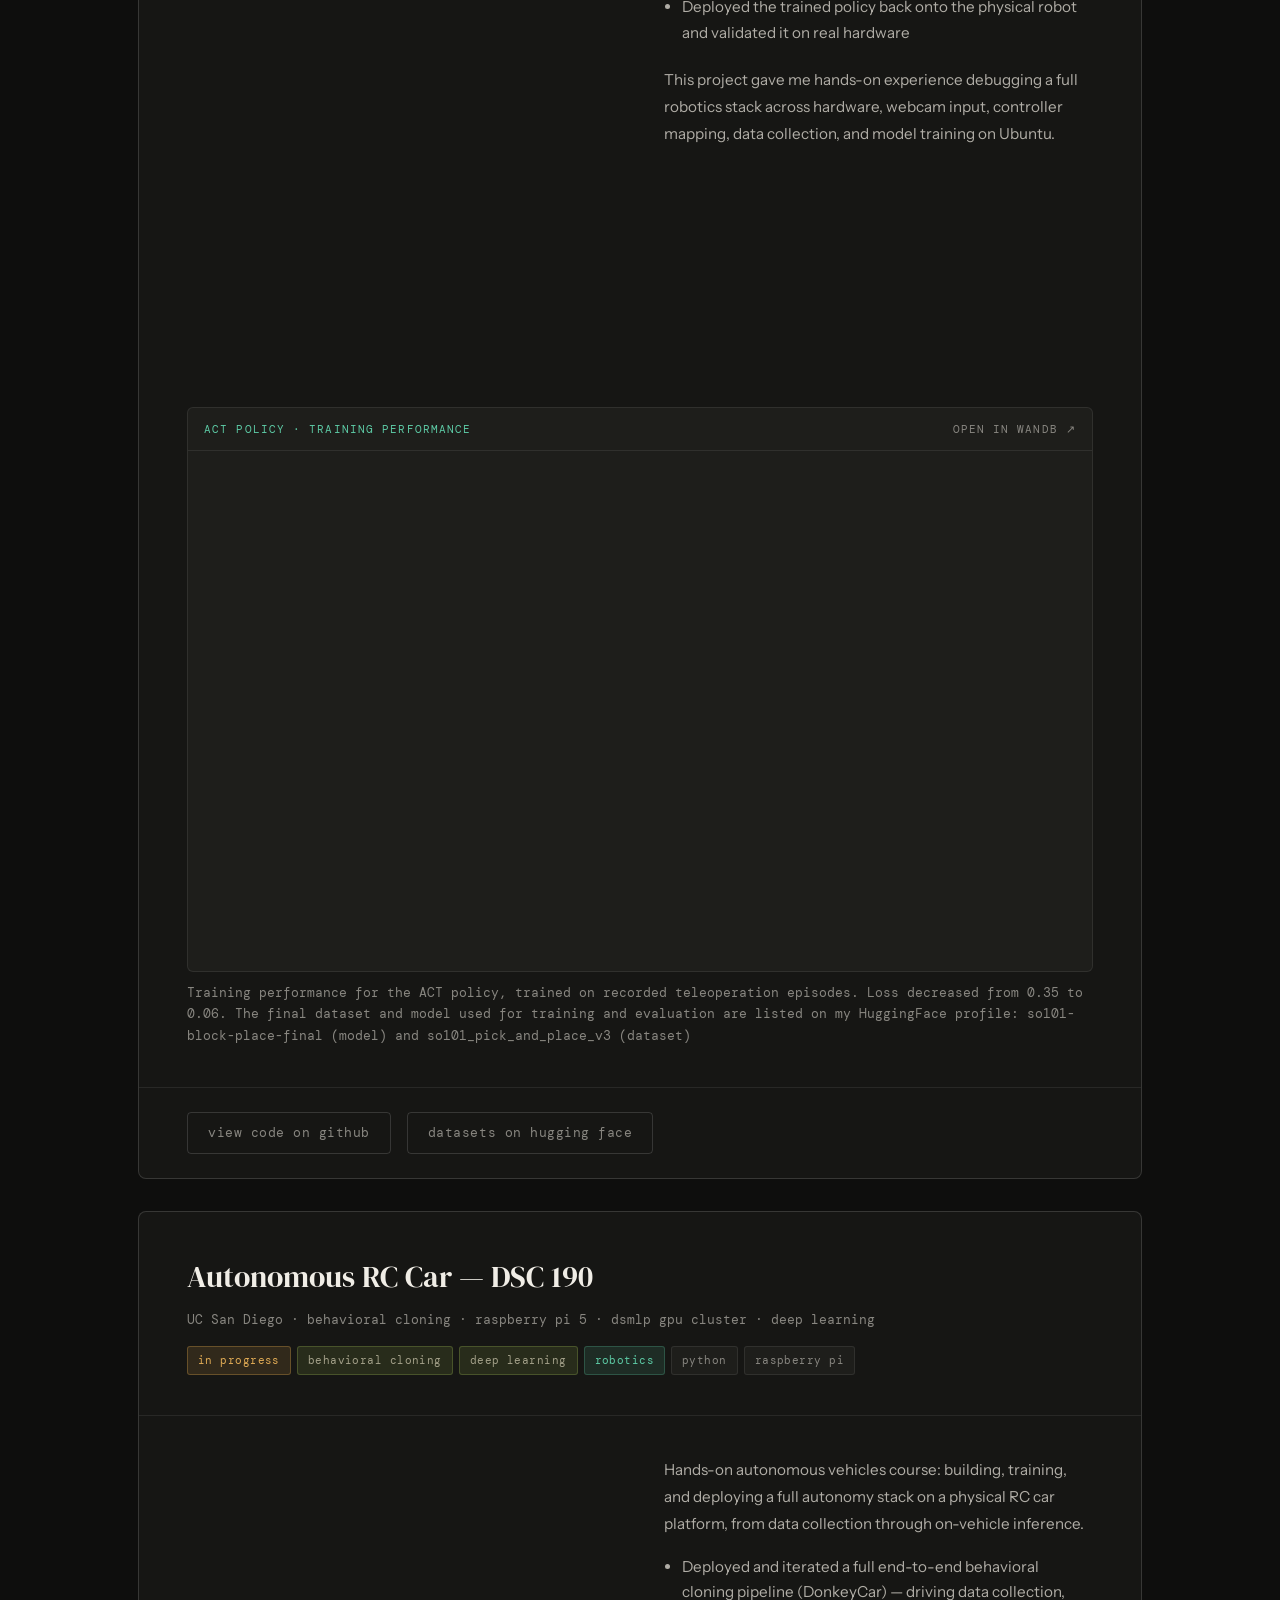
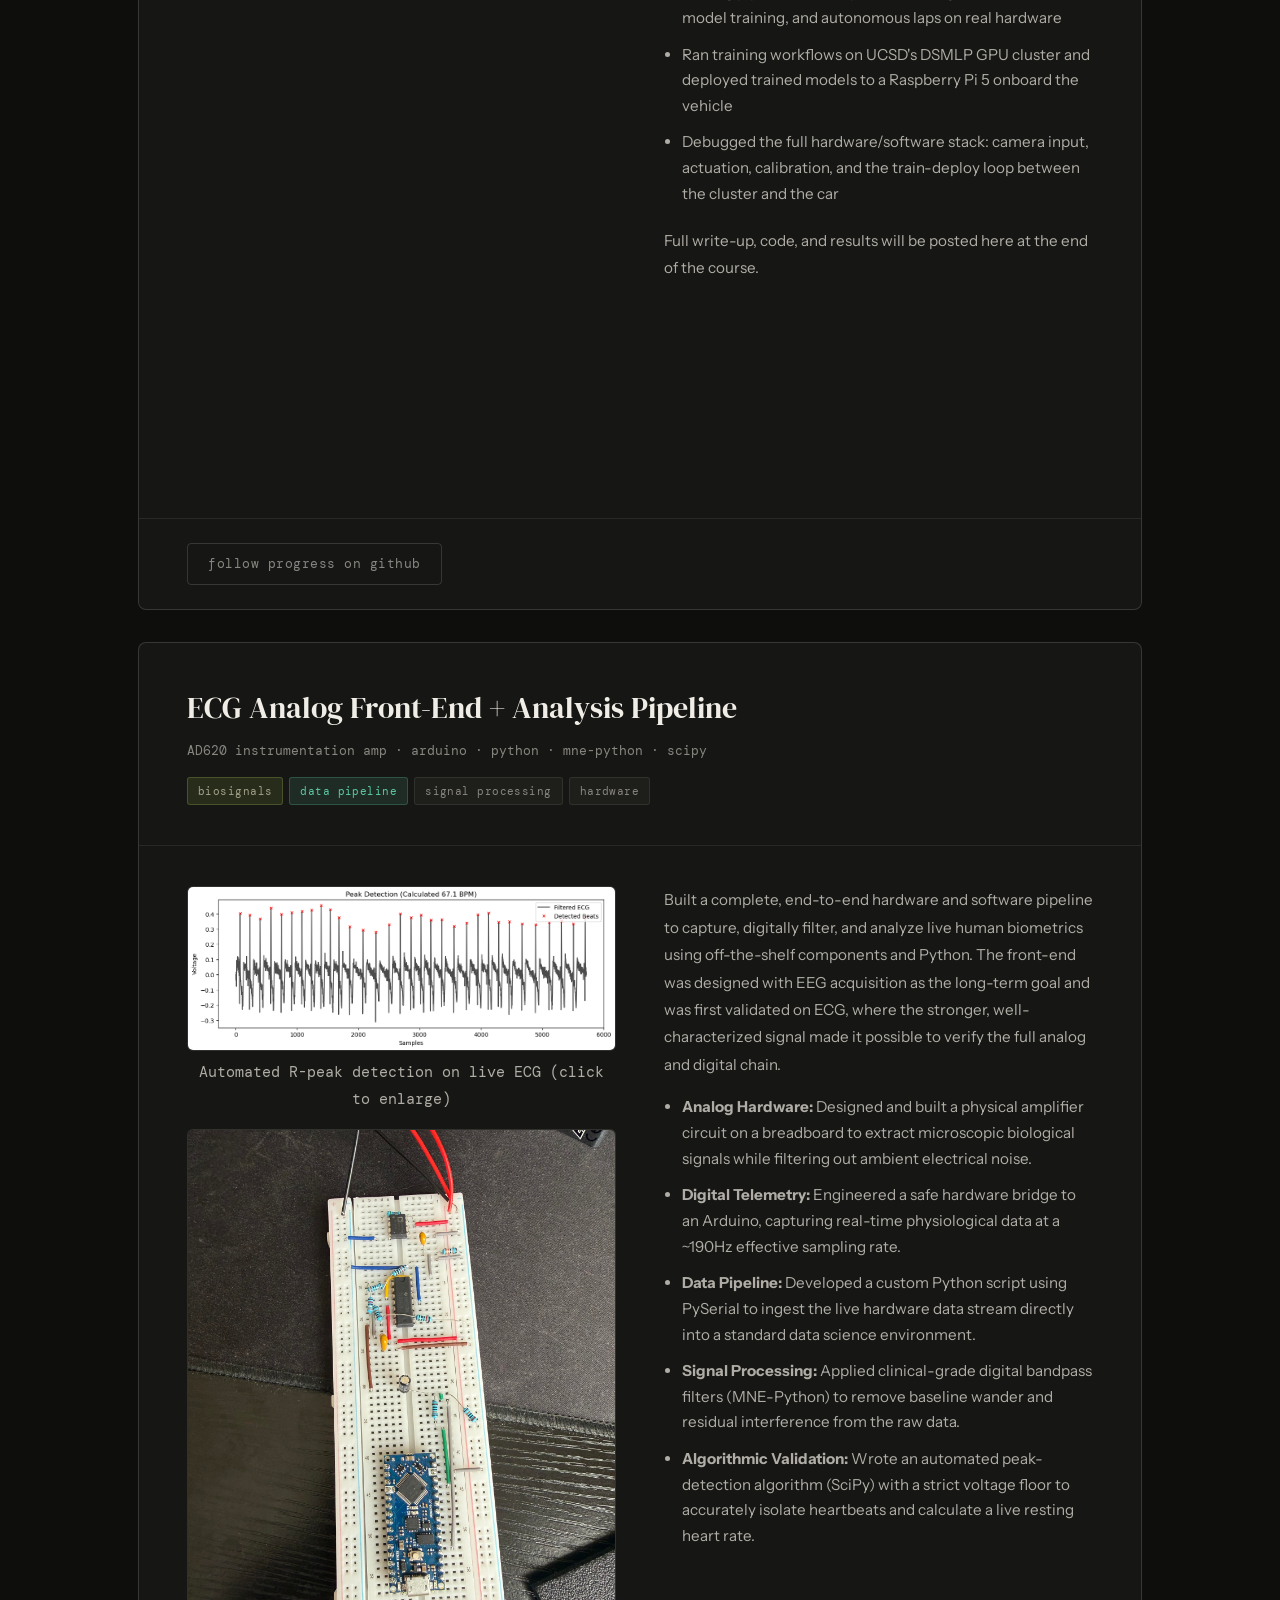
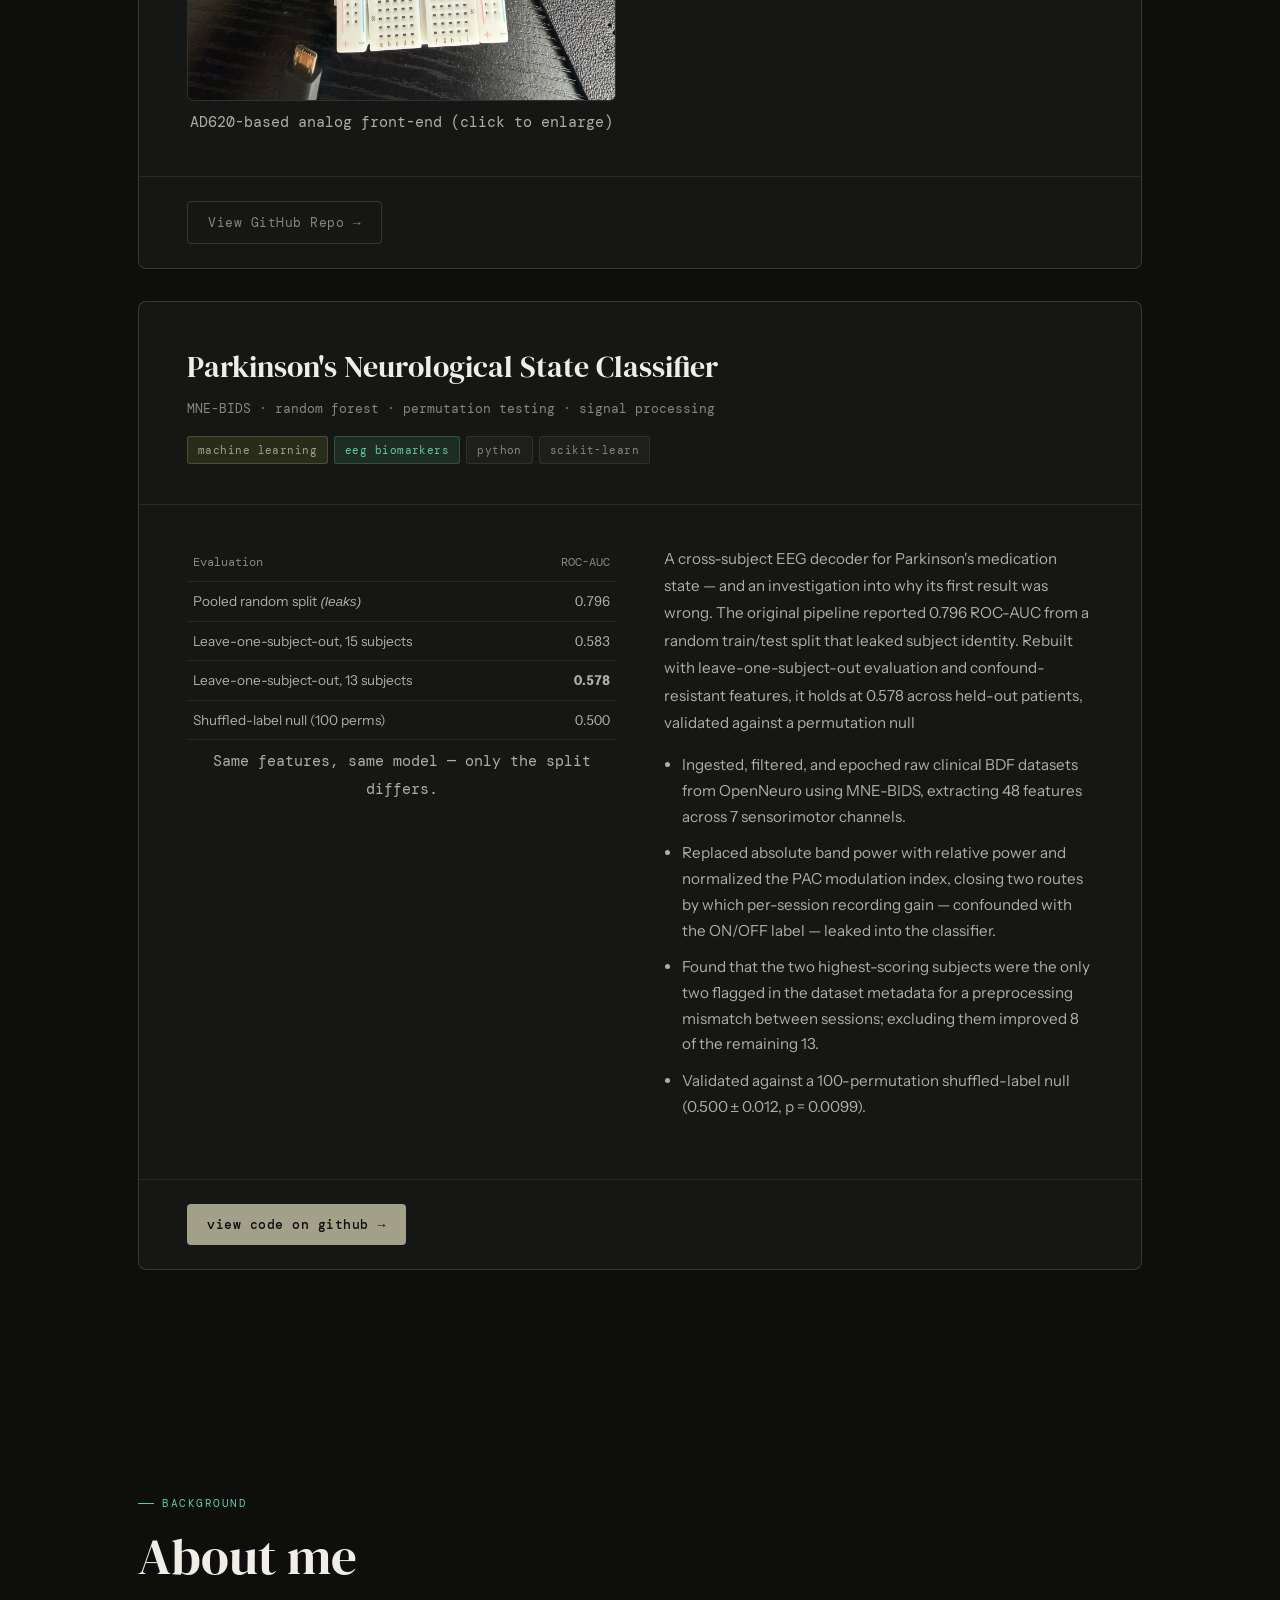
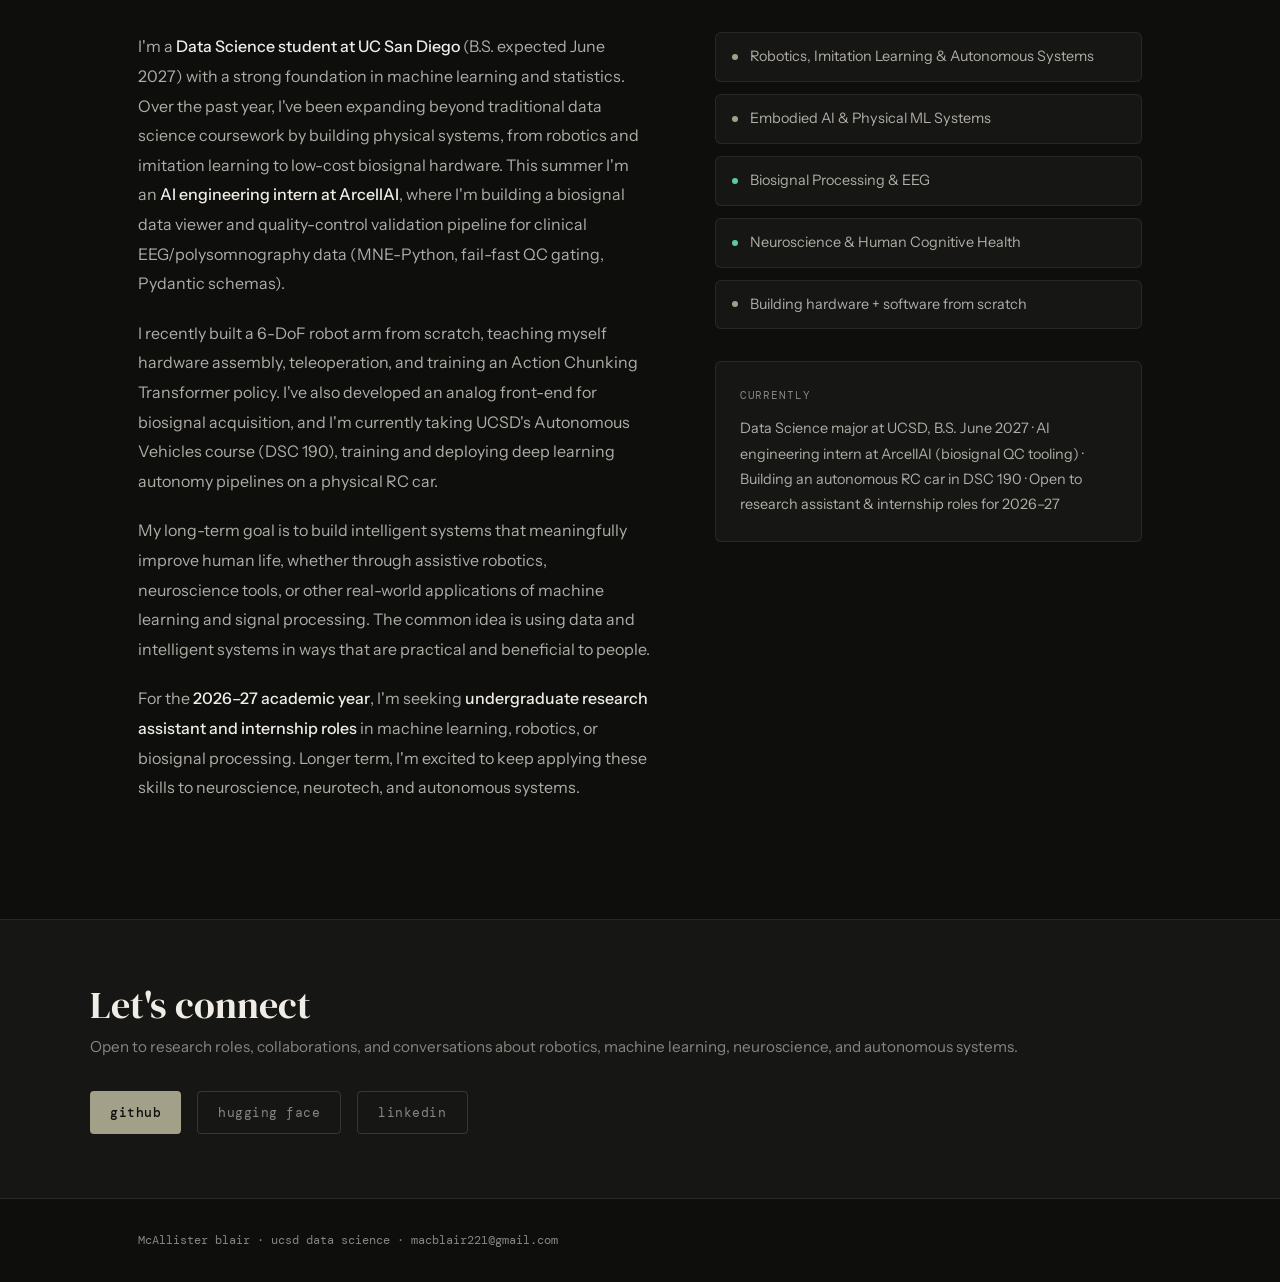
==== commit ec118562: "Add styles for project results table" ====
--- a/index.html
+++ b/index.html
@@ -102,6 +102,10 @@
   .image-modal-img { max-width: 95vw; max-height: 90vh; border-radius: 8px; background: white; box-shadow: 0 20px 60px rgba(0, 0, 0, 0.45); }
   .image-modal-close { position: fixed; top: 1rem; right: 1.25rem; z-index: 10000; font-size: 2rem; line-height: 1; color: white; background: transparent; border: none; cursor: pointer; }
   .image-modal-close:focus-visible { outline: 2px solid var(--accent2); outline-offset: 4px; border-radius: 4px; }
+  .project-results { width: 100%; border-collapse: collapse; font-size: 0.85rem; color: #b0ada6; }
+  .project-results th, .project-results td { padding: 0.5rem 0.4rem; text-align: left; border-bottom: 0.5px solid var(--border); }
+  .project-results th { color: var(--muted); font-family: var(--mono); font-size: 12px; font-weight: normal; }
+  .project-results td:last-child, .project-results th:last-child { text-align: right; font-variant-numeric: tabular-nums; }
 </style>
 </head>
 <body>
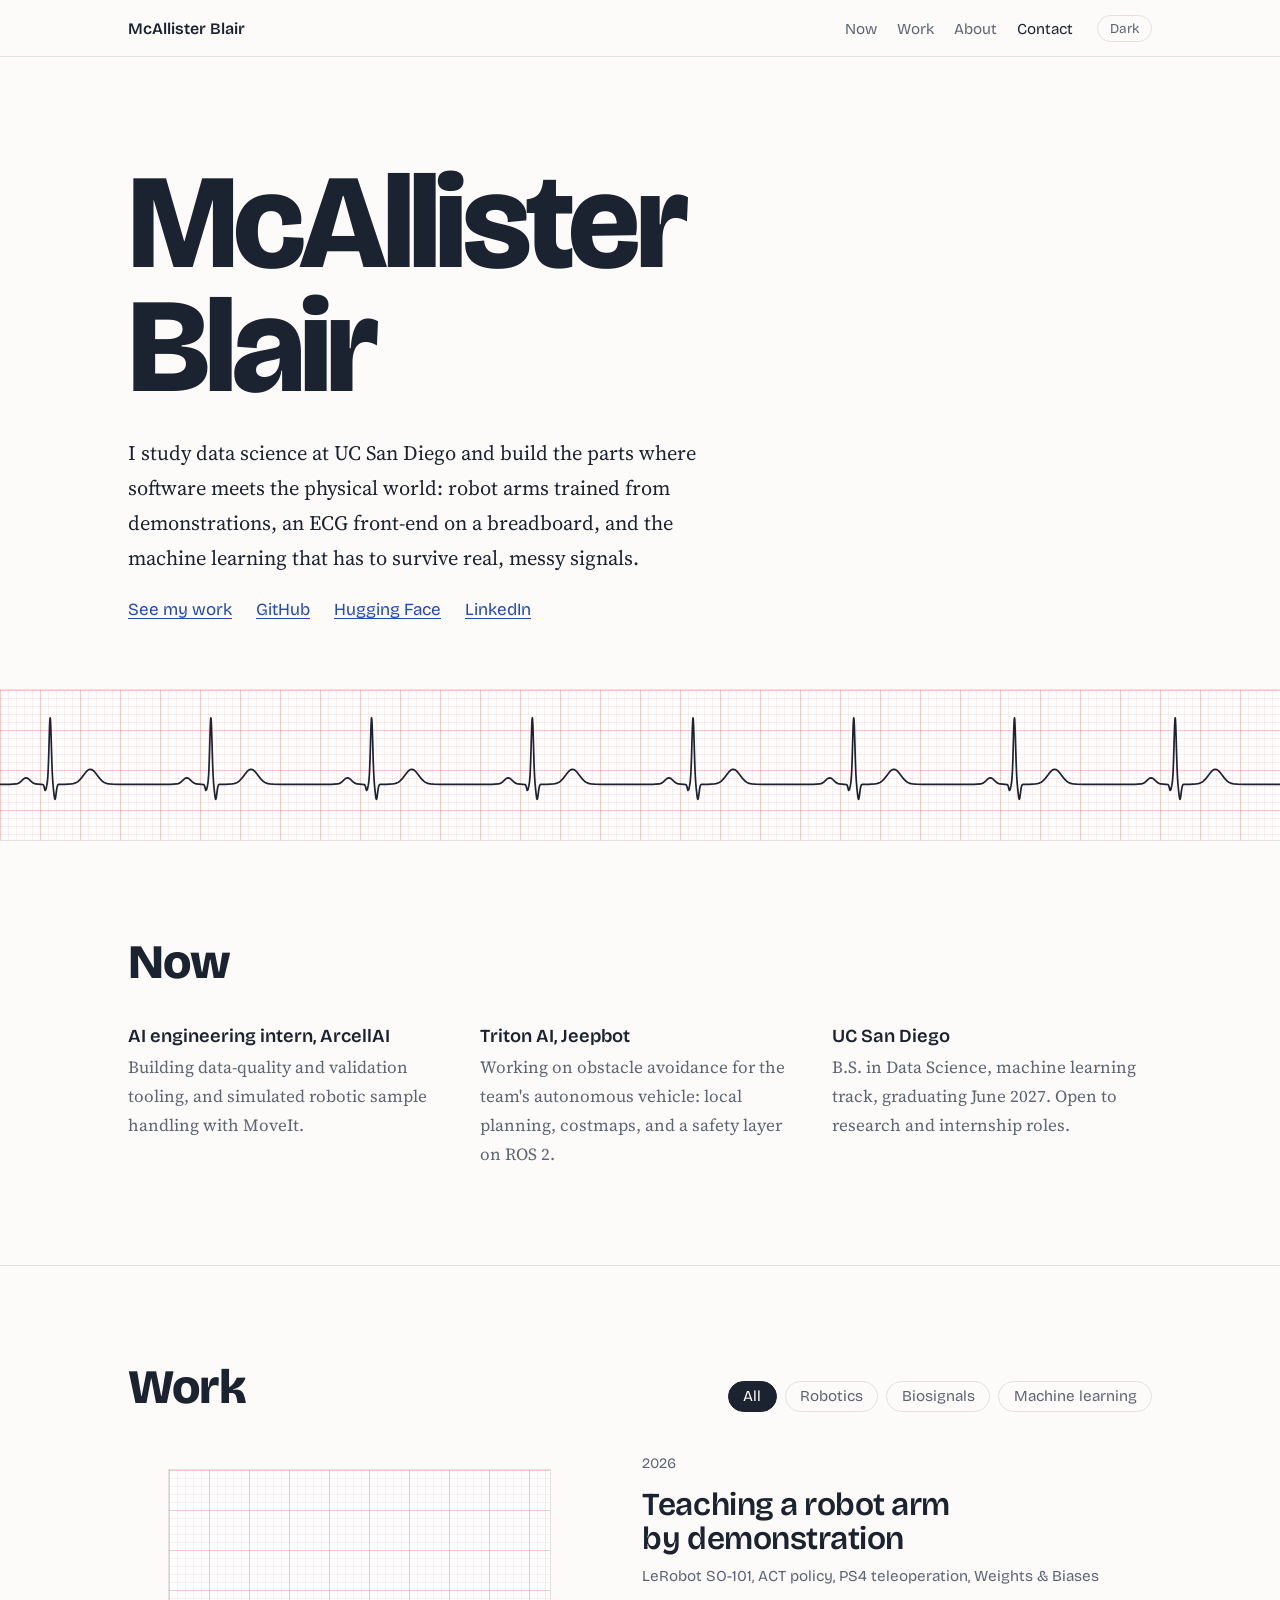
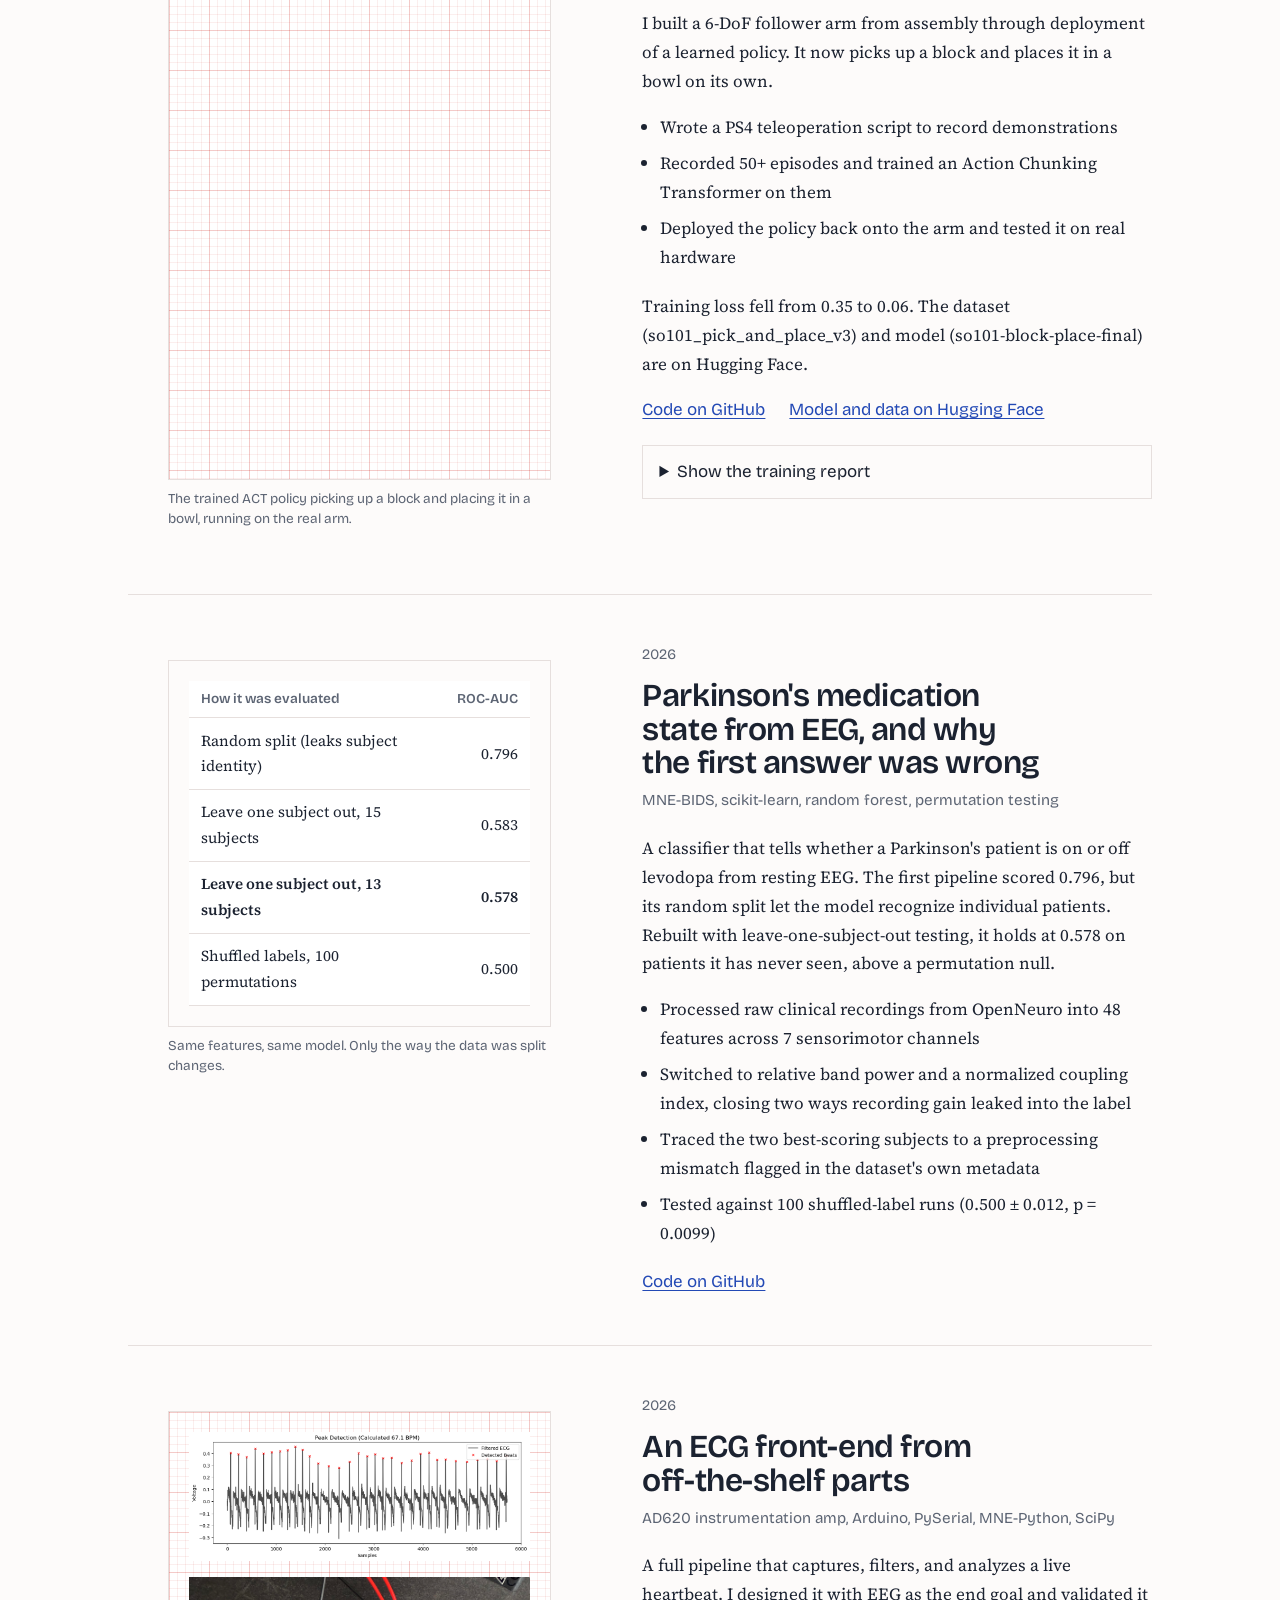
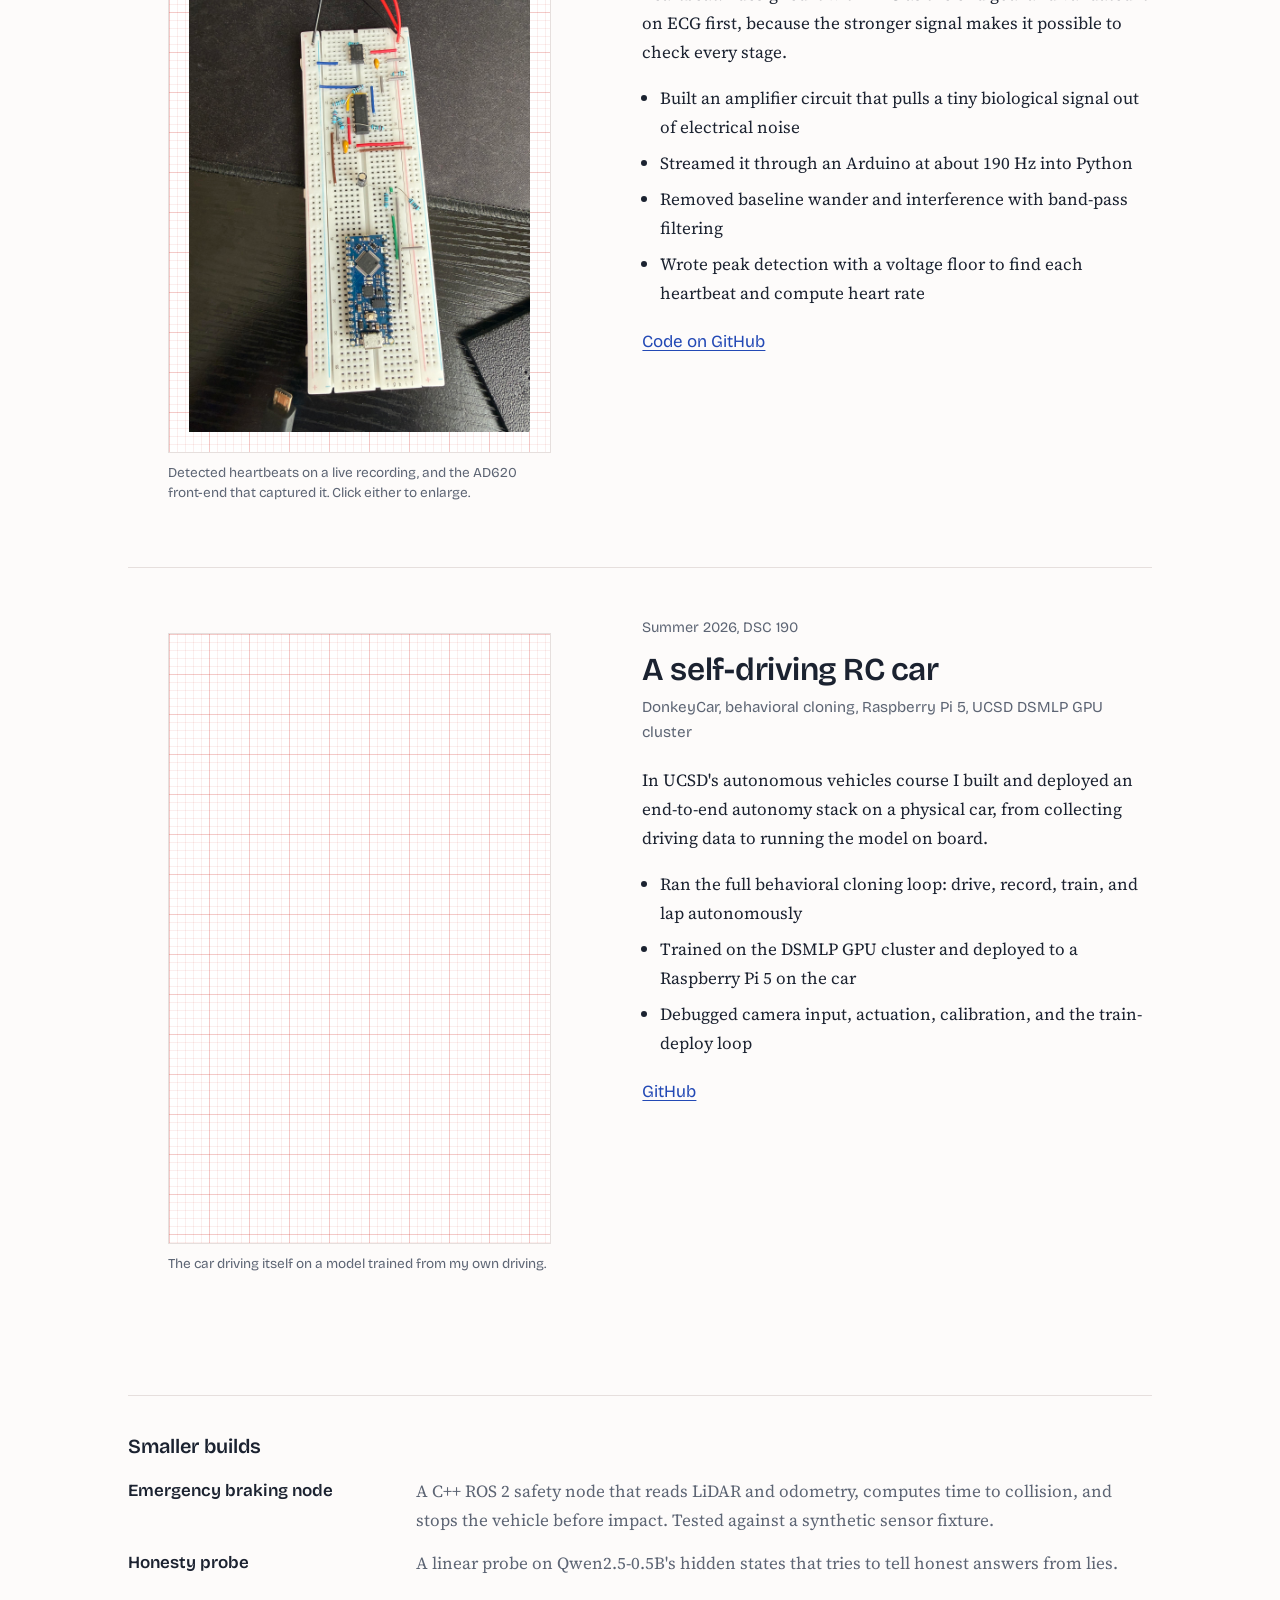
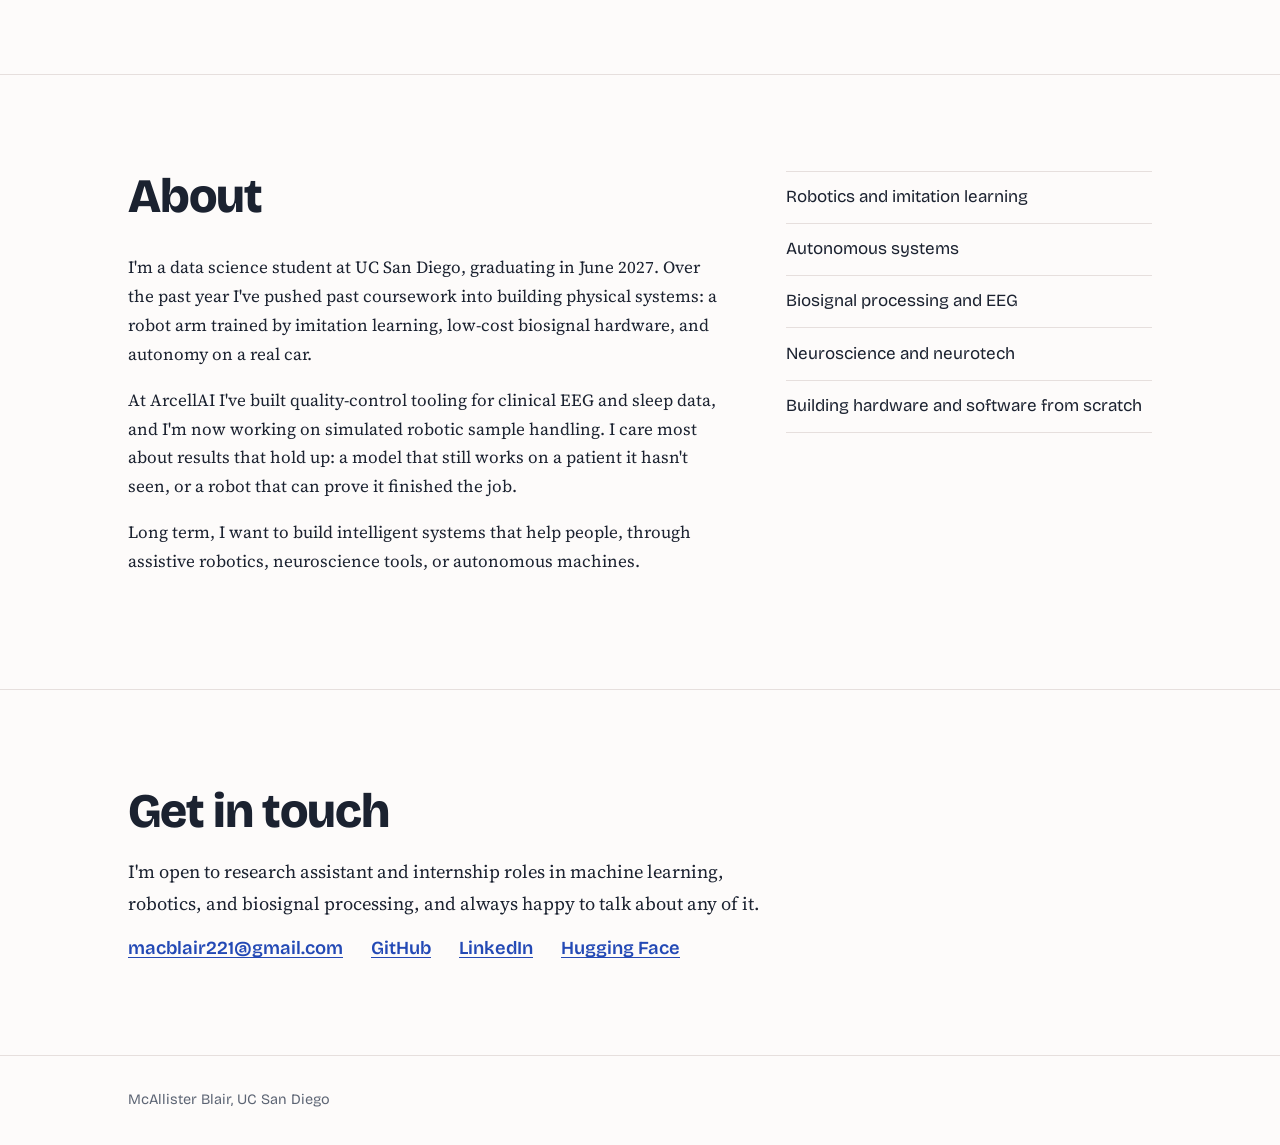
==== commit 024c0b99: "Update index.html" ====
--- a/index.html
+++ b/index.html
@@ -4,501 +4,546 @@
 <meta charset="UTF-8">
 <meta name="viewport" content="width=device-width, initial-scale=1.0">
 <title>McAllister Blair</title>
-<link href="https://fonts.googleapis.com/css2?family=DM+Serif+Display:ital@0;1&amp;family=DM+Mono:wght@400;500&amp;family=Instrument+Sans:wght@400;500;600&amp;display=swap" rel="stylesheet">
+<meta name="description" content="McAllister Blair, UC San Diego data science student building robots, biosignal hardware, and the ML that connects them.">
+<link rel="preconnect" href="https://fonts.googleapis.com">
+<link rel="preconnect" href="https://fonts.gstatic.com" crossorigin>
+<link href="https://fonts.googleapis.com/css2?family=Bricolage+Grotesque:opsz,wght@12..96,400;12..96,600;12..96,800&family=Source+Serif+4:ital,opsz,wght@0,8..60,400;0,8..60,600;1,8..60,400&display=swap" rel="stylesheet">
+<script>
+  // Apply a saved theme before first paint so the page doesn't flash.
+  try {
+    var saved = localStorage.getItem("theme");
+    if (saved === "light" || saved === "dark") document.documentElement.dataset.theme = saved;
+  } catch (e) {}
+</script>
 <style>
-  *, *::before, *::after { box-sizing: border-box; margin: 0; padding: 0; }
+  /* ---------- Tokens ---------- */
   :root {
-    --bg: #0e0e0d; --surface: #161614; --surface2: #1e1e1b;
-    --border: rgba(255,255,255,0.08); --border2: rgba(255,255,255,0.14);
-    --text: #f0ede6; --muted: #888680; --accent: #a3a089; --accent2: #5dcaa5;
-    --serif: 'DM Serif Display', Georgia, serif;
-    --sans: 'Instrument Sans', sans-serif;
-    --mono: 'DM Mono', monospace;
-  }
+    --paper: #fdfbfa;
+    --panel: #ffffff;
+    --ink: #1b2230;
+    --muted: #5d6574;
+    --rule: #e6dfdd;
+    --link: #2349b5;
+    --grid-minor: rgba(214, 72, 66, 0.09);
+    --grid-major: rgba(214, 72, 66, 0.22);
+    --trace: #1b2230;
+
+    --display: "Bricolage Grotesque", system-ui, sans-serif;
+    --body: "Source Serif 4", Georgia, serif;
+
+    --measure: 66ch;
+    --wide: 1120px;
+    --gutter: clamp(1rem, 4vw, 3rem);
+    color-scheme: light;
+  }
+  @media (prefers-color-scheme: dark) {
+    :root:not([data-theme="light"]) {
+      --paper: #12151b; --panel: #181c24; --ink: #e8eaee; --muted: #9aa3b2;
+      --rule: #2a303b; --link: #93b1ff;
+      --grid-minor: rgba(255, 120, 110, 0.06); --grid-major: rgba(255, 120, 110, 0.14);
+      --trace: #f2d5d2; color-scheme: dark;
+    }
+  }
+  :root[data-theme="dark"] {
+    --paper: #12151b; --panel: #181c24; --ink: #e8eaee; --muted: #9aa3b2;
+    --rule: #2a303b; --link: #93b1ff;
+    --grid-minor: rgba(255, 120, 110, 0.06); --grid-major: rgba(255, 120, 110, 0.14);
+    --trace: #f2d5d2; color-scheme: dark;
+  }
+
+  /* ---------- Base ---------- */
+  *, *::before, *::after { box-sizing: border-box; }
   html { scroll-behavior: smooth; }
-  body { background: var(--bg); color: var(--text); font-family: var(--sans); font-size: 16px; line-height: 1.65; min-height: 100vh; }
-  nav { position: fixed; top: 0; left: 0; right: 0; z-index: 100; display: flex; align-items: center; justify-content: space-between; padding: 1.25rem 3rem; background: rgba(14,14,13,0.85); backdrop-filter: blur(12px); border-bottom: 0.5px solid var(--border); }
-  .nav-logo { font-family: var(--mono); font-size: 13px; color: var(--accent); letter-spacing: 0.05em; text-decoration: none; }
-  .nav-links { display: flex; gap: 2rem; list-style: none; }
-  .nav-links a { font-size: 13px; color: var(--muted); text-decoration: none; letter-spacing: 0.03em; transition: color 0.2s; }
-  .nav-links a:hover { color: var(--text); }
-  .hero { min-height: 100vh; display: flex; flex-direction: column; justify-content: center; padding: 8rem 3rem 4rem; max-width: 1100px; margin: 0 auto; position: relative; }
-  .hero-label { font-family: var(--mono); font-size: 12px; color: var(--accent); letter-spacing: 0.12em; text-transform: uppercase; margin-bottom: 1.5rem; display: flex; align-items: center; gap: 8px; }
-  .hero-label::before { content: ''; display: block; width: 24px; height: 1px; background: var(--accent); }
-  h1 { font-family: var(--serif); font-size: clamp(3rem, 7vw, 6.5rem); font-weight: 400; line-height: 1.05; letter-spacing: -0.01em; margin-bottom: 2rem; color: var(--text); }
-  h1 em { font-style: italic; color: var(--accent); }
-  .hero-bio { font-size: 1.1rem; color: var(--muted); max-width: 560px; line-height: 1.75; margin-bottom: 2.5rem; }
-  .hero-bio strong { color: var(--text); font-weight: 500; }
-  .hero-links { display: flex; gap: 1rem; flex-wrap: wrap; }
-  .btn { display: inline-flex; align-items: center; gap: 8px; padding: 0.6rem 1.25rem; border-radius: 4px; font-size: 13px; font-family: var(--mono); letter-spacing: 0.04em; text-decoration: none; transition: all 0.2s; cursor: pointer; }
-  .btn-primary { background: var(--accent); color: #0e0e0d; font-weight: 500; border: none; }
-  .btn-primary:hover { background: #d4f577; }
-  .btn-ghost { background: transparent; color: var(--muted); border: 0.5px solid var(--border2); }
-  .btn-ghost:hover { color: var(--text); border-color: rgba(255,255,255,0.3); }
-  .scroll-indicator { position: absolute; bottom: 3rem; left: 3rem; display: flex; align-items: center; gap: 10px; font-family: var(--mono); font-size: 11px; color: var(--muted); letter-spacing: 0.08em; }
-  .scroll-line { width: 40px; height: 0.5px; background: var(--muted); animation: scrollPulse 2s ease-in-out infinite; }
-  @keyframes scrollPulse { 0%, 100% { opacity: 0.3; transform: scaleX(0.6); transform-origin: left; } 50% { opacity: 1; transform: scaleX(1); } }
-  section { max-width: 1100px; margin: 0 auto; padding: 6rem 3rem; }
-  .section-label { font-family: var(--mono); font-size: 11px; color: var(--accent2); letter-spacing: 0.14em; text-transform: uppercase; margin-bottom: 1rem; display: flex; align-items: center; gap: 8px; }
-  .section-label::before { content: ''; display: block; width: 16px; height: 1px; background: var(--accent2); }
-  h2 { font-family: var(--serif); font-size: clamp(2rem, 4vw, 3.2rem); font-weight: 400; line-height: 1.1; margin-bottom: 3rem; color: var(--text); }
-  .project-card { border: 0.5px solid var(--border2); border-radius: 8px; overflow: hidden; background: var(--surface); margin-bottom: 2rem; }
-  .project-header { padding: 2.5rem 3rem; border-bottom: 0.5px solid var(--border); display: flex; align-items: flex-start; justify-content: space-between; gap: 2rem; flex-wrap: wrap; }
-  .project-title-block h3 { font-family: var(--serif); font-size: 1.9rem; font-weight: 400; margin-bottom: 0.4rem; color: var(--text); }
-  .project-title-block p { font-size: 13px; color: var(--muted); font-family: var(--mono); }
-  .tag-row { display: flex; flex-wrap: wrap; gap: 6px; margin-top: 1rem; }
-  .tag { font-family: var(--mono); font-size: 11px; padding: 4px 10px; border-radius: 3px; letter-spacing: 0.04em; }
-  .tag-green { background: rgba(93,202,165,0.12); color: var(--accent2); border: 0.5px solid rgba(93,202,165,0.25); }
-  .tag-lime { background: rgba(200,240,101,0.1); color: var(--accent); border: 0.5px solid rgba(200,240,101,0.2); }
-  .tag-gray { background: var(--surface2); color: var(--muted); border: 0.5px solid var(--border); }
-  .tag-amber { background: rgba(240, 180, 80, 0.12); color: #e0ab55; border: 0.5px solid rgba(240,180,80,0.28); }
-  .project-body { padding: 2.5rem 3rem; display: grid; grid-template-columns: 1fr 1fr; gap: 3rem; }
-  .project-body p { color: #b0ada6; font-size: 0.95rem; line-height: 1.8; }
-  .project-body p + p { margin-top: 1rem; }
-  .video-placeholder { background: var(--surface2); border: 0.5px solid var(--border); border-radius: 6px; aspect-ratio: 16/9; display: flex; flex-direction: column; align-items: center; justify-content: center; gap: 12px; margin-bottom: 2rem; }
-  .video-placeholder .play-icon { width: 48px; height: 48px; border-radius: 50%; border: 1.5px solid var(--border2); display: flex; align-items: center; justify-content: center; font-family: var(--serif); color: var(--muted); }
-  .video-placeholder p { font-family: var(--mono); font-size: 12px; color: var(--muted); letter-spacing: 0.04em; text-align: center; padding: 0 1.5rem; }
-  .wandb-container { border: 0.5px solid var(--border); border-radius: 6px; overflow: hidden; background: var(--surface2); }
-  .wandb-label { font-family: var(--mono); font-size: 11px; color: var(--accent2); letter-spacing: 0.1em; text-transform: uppercase; padding: 12px 16px; border-bottom: 0.5px solid var(--border); display: flex; align-items: center; justify-content: space-between; }
-  .wandb-label a { color: var(--muted); font-size: 11px; text-decoration: none; }
-  .wandb-label a:hover { color: var(--text); }
-  .wandb-frame { width: 100%; height: 420px; border: none; display: block; }
-  .about-grid { display: grid; grid-template-columns: 1.2fr 1fr; gap: 4rem; align-items: start; }
-  .about-text p { color: #b0ada6; font-size: 1rem; line-height: 1.85; margin-bottom: 1.25rem; }
-  .about-text p strong { color: var(--text); font-weight: 500; }
-  .interests-list { list-style: none; display: flex; flex-direction: column; gap: 12px; }
-  .interests-list li { display: flex; align-items: center; gap: 12px; font-size: 0.9rem; color: #b0ada6; padding: 12px 16px; background: var(--surface); border: 0.5px solid var(--border); border-radius: 6px; }
-  .interest-dot { width: 6px; height: 6px; border-radius: 50%; flex-shrink: 0; }
-  .dot-green { background: var(--accent2); }
-  .dot-lime { background: var(--accent); }
-  .contact-strip { background: var(--surface); border-top: 0.5px solid var(--border); border-bottom: 0.5px solid var(--border); padding: 4rem 3rem; }
-  .contact-inner { max-width: 1100px; margin: 0 auto; display: flex; align-items: center; justify-content: space-between; gap: 2rem; flex-wrap: wrap; }
-  .contact-text h2 { margin-bottom: 0.5rem; font-size: 2.4rem; }
-  .contact-text p { color: var(--muted); font-size: 0.95rem; }
-  .contact-links { display: flex; gap: 1rem; flex-wrap: wrap; }
-  footer { padding: 2rem 3rem; max-width: 1100px; margin: 0 auto; display: flex; align-items: center; justify-content: space-between; flex-wrap: wrap; gap: 1rem; }
-  footer p { font-family: var(--mono); font-size: 12px; color: var(--muted); }
-  @media (max-width: 768px) {
-    nav { padding: 1rem 1.5rem; }
-    .hero, section { padding-left: 1.5rem; padding-right: 1.5rem; }
-    .project-body, .about-grid { grid-template-columns: 1fr; gap: 2rem; }
-    .project-header, .project-footer { padding: 1.5rem; }
-    .project-body { padding: 1.5rem; }
-    .contact-strip { padding: 3rem 1.5rem; }
-    footer { padding: 2rem 1.5rem; }
-  }
-  .so101-video { width: 100%; max-width: 350px; aspect-ratio: 9 / 16; border-radius: 12px; overflow: hidden; }
-  .so101-video iframe { width: 100%; height: 100%; border: none; display: block; }
-  .project-highlights { margin: 1rem 0 1.25rem; padding-left: 1.1rem; color: #b0ada6; }
-  .project-highlights li { margin-bottom: 0.65rem; line-height: 1.7; font-size: 0.95rem; }
-  .project-metrics { padding: 0 3rem 2.5rem; }
-  .project-caption { font-size: 0.82rem; color: var(--muted); margin-top: 10px; font-family: var(--mono); }
-  .project-image-button { display: block; width: 100%; padding: 0; border: none; background: transparent; cursor: zoom-in; text-align: left; }
-  .project-image-button:focus-visible { outline: 2px solid var(--accent2); outline-offset: 4px; border-radius: 8px; }
-  .project-image { width: 100%; border-radius: 6px; border: 0.5px solid var(--border); background: var(--surface2); display: block; }
-  .project-image-caption { margin-top: 0.5rem; color: var(--muted); font-family: var(--mono); font-size: 12px; text-align: center; }
-  .image-modal { display: none; position: fixed; inset: 0; z-index: 9999; background: rgba(0, 0, 0, 0.86); align-items: center; justify-content: center; padding: 2rem; cursor: zoom-out; }
+  body {
+    margin: 0;
+    background: var(--paper);
+    color: var(--ink);
+    font: 400 1.0625rem/1.7 var(--body);
+    -webkit-font-smoothing: antialiased;
+  }
+  h1, h2, h3 { font-family: var(--display); line-height: 1.05; margin: 0; text-wrap: balance; }
+  p { margin: 0 0 1em; }
+  a { color: var(--link); text-underline-offset: 0.18em; text-decoration-thickness: 1px; }
+  a:hover { text-decoration-thickness: 2px; }
+  :focus-visible { outline: 2px solid var(--link); outline-offset: 3px; border-radius: 2px; }
+  img { max-width: 100%; height: auto; display: block; }
+
+  .wrap { max-width: var(--wide); margin-inline: auto; padding-inline: var(--gutter); }
+
+  /* ECG paper: 1 mm minor squares, 5 mm major squares */
+  .grid-paper {
+    background-color: var(--panel);
+    background-image:
+      linear-gradient(var(--grid-major) 1px, transparent 1px),
+      linear-gradient(90deg, var(--grid-major) 1px, transparent 1px),
+      linear-gradient(var(--grid-minor) 1px, transparent 1px),
+      linear-gradient(90deg, var(--grid-minor) 1px, transparent 1px);
+    background-size: 40px 40px, 40px 40px, 8px 8px, 8px 8px;
+  }
+
+  /* ---------- Nav ---------- */
+  .site-nav {
+    position: sticky; top: 0; z-index: 10;
+    background: color-mix(in srgb, var(--paper) 88%, transparent);
+    backdrop-filter: blur(8px);
+    border-bottom: 1px solid var(--rule);
+  }
+  .site-nav .wrap { display: flex; align-items: center; gap: 1.5rem; min-height: 3.5rem; }
+  .site-nav .name { font: 600 1rem var(--display); color: var(--ink); text-decoration: none; margin-right: auto; white-space: nowrap; }
+  .site-nav .name .short { display: none; }
+  .site-nav ul { display: flex; gap: 1.25rem; list-style: none; margin: 0; padding: 0; }
+  .site-nav ul a { font: 400 0.95rem var(--display); color: var(--muted); text-decoration: none; }
+  .site-nav ul a:hover, .site-nav ul a[aria-current="true"] { color: var(--ink); }
+  .theme-toggle {
+    font: 400 0.85rem var(--display); color: var(--muted);
+    background: none; border: 1px solid var(--rule); border-radius: 999px;
+    padding: 0.25rem 0.75rem; cursor: pointer;
+  }
+  .theme-toggle:hover { color: var(--ink); border-color: var(--muted); }
+
+  /* ---------- Hero ---------- */
+  .hero { padding-block: clamp(3rem, 9vw, 6.5rem) 0; }
+  .hero h1 {
+    font-size: clamp(3.2rem, 10.5vw, 8.5rem);
+    font-weight: 800;
+    letter-spacing: -0.035em;
+    line-height: 0.92;
+    font-variation-settings: "opsz" 96;
+  }
+  .hero .lede { max-width: 38rem; font-size: clamp(1.1rem, 1.6vw, 1.3rem); margin-top: 1.75rem; }
+  .hero .links { display: flex; flex-wrap: wrap; gap: 0.5rem 1.5rem; font-family: var(--display); margin-top: 0.5rem; }
+
+  .trace-strip { margin-top: clamp(2.5rem, 6vw, 4rem); border-block: 1px solid var(--rule); }
+  .trace-strip svg { display: block; width: 100%; height: clamp(90px, 14vw, 150px); }
+  .trace-strip path {
+    fill: none; stroke: var(--trace); stroke-width: 1.6; stroke-linejoin: round;
+    stroke-dasharray: 1; stroke-dashoffset: 0;
+  }
+  @media (prefers-reduced-motion: no-preference) {
+    .trace-strip path { stroke-dashoffset: 1; animation: draw 3.2s cubic-bezier(.4,0,.2,1) 0.3s forwards; }
+  }
+  @keyframes draw { to { stroke-dashoffset: 0; } }
+
+  /* ---------- Sections ---------- */
+  section { padding-block: clamp(3.5rem, 8vw, 6rem); }
+  section + section { border-top: 1px solid var(--rule); }
+  .section-head { display: flex; flex-wrap: wrap; align-items: end; justify-content: space-between; gap: 1rem 2rem; margin-bottom: 2.5rem; }
+  h2 { font-size: clamp(2rem, 4.5vw, 3rem); font-weight: 800; letter-spacing: -0.02em; }
+
+  /* Now */
+  .now-list { display: grid; grid-template-columns: repeat(auto-fit, minmax(16rem, 1fr)); gap: 2rem; margin: 0; padding: 0; list-style: none; }
+  .now-list h3 { font-size: 1.15rem; font-weight: 600; margin-bottom: 0.4rem; }
+  .now-list p { color: var(--muted); margin: 0; }
+
+  /* Filters */
+  .filters { display: flex; flex-wrap: wrap; gap: 0.5rem; }
+  .filters button {
+    font: 400 0.95rem var(--display); color: var(--muted);
+    background: none; border: 1px solid var(--rule); border-radius: 999px;
+    padding: 0.35rem 0.9rem; cursor: pointer;
+  }
+  .filters button:hover { color: var(--ink); border-color: var(--muted); }
+  .filters button[aria-pressed="true"] { background: var(--ink); border-color: var(--ink); color: var(--paper); }
+
+  /* Projects */
+  .project {
+    display: grid;
+    grid-template-columns: minmax(0, 1fr) minmax(0, 1.1fr);
+    grid-template-areas: "figure text";
+    gap: clamp(1.5rem, 4vw, 3.5rem);
+    padding-block: 3rem;
+    border-top: 1px solid var(--rule);
+  }
+  .project:first-of-type { border-top: 0; padding-top: 0; }
+  .project[hidden] { display: none; }
+  .project .figure { grid-area: figure; }
+  .project .text { grid-area: text; }
+  .project h3 { font-size: clamp(1.5rem, 2.6vw, 2rem); font-weight: 600; letter-spacing: -0.015em; margin-bottom: 0.5rem; }
+  .project .stack { font-family: var(--display); color: var(--muted); font-size: 0.95rem; margin-bottom: 1.25rem; }
+  .project .when { font-family: var(--display); font-size: 0.9rem; color: var(--muted); margin-bottom: 0.75rem; }
+  .project ul { padding-left: 1.1rem; margin: 0 0 1.25rem; }
+  .project li { margin-bottom: 0.45rem; }
+  .project .more { display: flex; flex-wrap: wrap; gap: 0.5rem 1.5rem; font-family: var(--display); }
+
+  .figure-frame { border: 1px solid var(--rule); padding: clamp(0.75rem, 2vw, 1.25rem); }
+  figcaption { font-family: var(--display); font-size: 0.85rem; color: var(--muted); margin-top: 0.6rem; line-height: 1.45; }
+
+  .video-tall { aspect-ratio: 9 / 16; max-width: 320px; margin-inline: auto; }
+  .video-tall iframe { width: 100%; height: 100%; border: 0; display: block; }
+
+  .zoom { display: block; width: 100%; padding: 0; border: 0; background: none; cursor: zoom-in; }
+  .zoom + .zoom { margin-top: 1rem; }
+
+  .results { width: 100%; border-collapse: collapse; font-size: 0.95rem; background: var(--panel); }
+  .results th, .results td { padding: 0.6rem 0.75rem; text-align: left; border-bottom: 1px solid var(--rule); }
+  .results th { font: 600 0.85rem var(--display); color: var(--muted); }
+  .results td:last-child, .results th:last-child { text-align: right; font-variant-numeric: tabular-nums; white-space: nowrap; }
+  .results tr.key td { font-weight: 600; }
+
+  details.report { margin-top: 1.25rem; border: 1px solid var(--rule); }
+  details.report summary { font-family: var(--display); cursor: pointer; padding: 0.75rem 1rem; }
+  details.report iframe { width: 100%; height: 520px; border: 0; display: block; }
+
+  /* Smaller builds */
+  .small-builds { margin-top: 3.5rem; padding-top: 2.5rem; border-top: 1px solid var(--rule); }
+  .small-builds h3 { font-size: 1.25rem; font-weight: 600; margin-bottom: 1.25rem; }
+  .small-builds dl { display: grid; grid-template-columns: minmax(10rem, 16rem) 1fr; gap: 0.9rem 2rem; margin: 0; }
+  .small-builds dt { font-family: var(--display); font-weight: 600; }
+  .small-builds dd { margin: 0; color: var(--muted); }
+
+  /* About */
+  .about { display: grid; grid-template-columns: minmax(0, var(--measure)) minmax(14rem, 1fr); gap: clamp(2rem, 5vw, 4rem); align-items: start; }
+  .about .interests { font-family: var(--display); list-style: none; margin: 0; padding: 0; border-top: 1px solid var(--rule); }
+  .about .interests li { padding: 0.7rem 0; border-bottom: 1px solid var(--rule); }
+
+  /* Contact */
+  .contact p { max-width: 40rem; font-size: 1.15rem; }
+  .contact .links { display: flex; flex-wrap: wrap; gap: 0.5rem 1.75rem; font: 600 1.15rem var(--display); }
+
+  footer { border-top: 1px solid var(--rule); padding-block: 2rem; color: var(--muted); font-family: var(--display); font-size: 0.9rem; }
+
+  /* Image viewer */
+  .image-modal { display: none; position: fixed; inset: 0; z-index: 100; background: rgba(10, 12, 16, 0.88); align-items: center; justify-content: center; padding: 2rem; cursor: zoom-out; }
   .image-modal.open { display: flex; }
-  .image-modal-img { max-width: 95vw; max-height: 90vh; border-radius: 8px; background: white; box-shadow: 0 20px 60px rgba(0, 0, 0, 0.45); }
-  .image-modal-close { position: fixed; top: 1rem; right: 1.25rem; z-index: 10000; font-size: 2rem; line-height: 1; color: white; background: transparent; border: none; cursor: pointer; }
-  .image-modal-close:focus-visible { outline: 2px solid var(--accent2); outline-offset: 4px; border-radius: 4px; }
-  .project-results { width: 100%; border-collapse: collapse; font-size: 0.85rem; color: #b0ada6; }
-  .project-results th, .project-results td { padding: 0.5rem 0.4rem; text-align: left; border-bottom: 0.5px solid var(--border); }
-  .project-results th { color: var(--muted); font-family: var(--mono); font-size: 12px; font-weight: normal; }
-  .project-results td:last-child, .project-results th:last-child { text-align: right; font-variant-numeric: tabular-nums; }
+  .image-modal img { max-width: 95vw; max-height: 90vh; background: #fff; }
+  .image-modal button { position: fixed; top: 1rem; right: 1.25rem; font-size: 2rem; line-height: 1; color: #fff; background: none; border: 0; cursor: pointer; }
+
+  /* ---------- Small screens ---------- */
+  @media (max-width: 760px) {
+    .site-nav ul { gap: 0.9rem; }
+    .site-nav ul li.hide-sm { display: none; }
+    .site-nav .name .full { display: none; }
+    .site-nav .name .short { display: inline; }
+    .project { grid-template-columns: 1fr; grid-template-areas: "text" "figure"; }
+    .about { grid-template-columns: 1fr; }
+    .small-builds dl { grid-template-columns: 1fr; gap: 0.25rem; }
+    .small-builds dd { margin-bottom: 0.9rem; }
+  }
 </style>
 </head>
 <body>
 
-<nav>
-  <a href="#" class="nav-logo">mb.dev</a>
-  <ul class="nav-links">
-    <li><a href="#projects">projects</a></li>
-    <li><a href="#about">about</a></li>
-    <li><a href="#contact">contact</a></li>
-  </ul>
+<nav class="site-nav" aria-label="Main">
+  <div class="wrap">
+    <a href="#top" class="name"><span class="full">McAllister Blair</span><span class="short" aria-hidden="true">MB</span></a>
+    <ul>
+      <li class="hide-sm"><a href="#now">Now</a></li>
+      <li><a href="#work">Work</a></li>
+      <li><a href="#about">About</a></li>
+      <li><a href="#contact">Contact</a></li>
+    </ul>
+    <button class="theme-toggle" type="button" id="theme-toggle" aria-label="Switch color theme">Dark</button>
+  </div>
 </nav>
 
-<div class="hero">
-  <div class="hero-label">open to research assistant &amp; internship roles · ML, robotics, biosignals</div>
-  <h1>McAllister<br><em>Blair</em></h1>
-  <p class="hero-bio">
-    Data Science student at <strong>UC San Diego</strong> (B.S. June 2027), building at the intersection of
-    <strong>machine learning, physical systems, and signal processing</strong>. Currently an
-    <strong>AI engineering intern at ArcellAI</strong>, building biosignal data-quality and validation tooling.
-    I'm interested in robotics, imitation/reinforcement learning, autonomous systems, biosignal processing, and applying data
-    science to real-world problems in human health, neuroscience, and intelligent machines.
-  </p>
-  <div class="hero-links">
-    <a href="#projects" class="btn btn-primary">view my work</a>
-    <a href="https://github.com/macblair221" target="_blank" class="btn btn-ghost">github</a>
-    <a href="https://huggingface.co/macblair221" target="_blank" class="btn btn-ghost">hugging face</a>
-    <a href="https://linkedin.com/in/macblair" target="_blank" class="btn btn-ghost">linkedin</a>
-  </div>
-  <div class="scroll-indicator">
-    <div class="scroll-line"></div>
-    scroll to explore
-  </div>
-</div>
-
-<section id="projects">
-  <h2>Things I've built</h2>
-
-  <div class="project-card">
-    <div class="project-header">
-      <div class="project-title-block">
-        <h3>6DoF Robot Arm — Imitation Learning</h3>
-        <p>lerobot · so101 · act policy · ps4 teleop · hugging face</p>
-        <div class="tag-row">
-          <span class="tag tag-lime">imitation learning</span>
-          <span class="tag tag-lime">ACT policy</span>
-          <span class="tag tag-green">robotics</span>
-          <span class="tag tag-green">python</span>
-          <span class="tag tag-gray">ubuntu</span>
-          <span class="tag tag-gray">wandb</span>
-          <span class="tag tag-gray">hugging face</span>
-        </div>
+<header class="hero" id="top">
+  <div class="wrap">
+    <h1>McAllister<br>Blair</h1>
+    <p class="lede">
+      I study data science at UC San Diego and build the parts where software meets the physical world:
+      robot arms trained from demonstrations, an ECG front-end on a breadboard, and the machine learning
+      that has to survive real, messy signals.
+    </p>
+    <div class="links">
+      <a href="#work">See my work</a>
+      <a href="https://github.com/macblair221" target="_blank" rel="noopener">GitHub</a>
+      <a href="https://huggingface.co/macblair221" target="_blank" rel="noopener">Hugging Face</a>
+      <a href="https://linkedin.com/in/macblair" target="_blank" rel="noopener">LinkedIn</a>
+    </div>
+  </div>
+  <div class="trace-strip grid-paper" aria-hidden="true">
+    <svg viewBox="0 0 1200 140" preserveAspectRatio="xMidYMid slice">
+      <path pathLength="1" d="M0,88.0 L6,88.0 L12,88.0 L17.75,87.7 L19,87.4 L19.75,87.1 L20.25,86.9 L20.75,86.5 L21.25,86.2 L21.75,85.8 L22.25,85.4 L22.75,84.9 L23.25,84.4 L23.75,83.9 L24.25,83.4 L24.75,83.0 L25.25,82.6 L25.75,82.3 L26.5,82.1 L28.25,82.3 L28.75,82.6 L29.25,83.0 L29.75,83.4 L30.25,83.9 L30.75,84.4 L31.25,84.9 L31.75,85.4 L32.25,85.8 L32.75,86.2 L33.25,86.5 L33.75,86.9 L34.25,87.1 L35,87.4 L36,87.7 L38.25,87.9 L43,88.4 L43.25,88.7 L43.5,89.3 L43.75,90.0 L44,91.0 L44.25,92.1 L44.5,93.0 L44.75,93.7 L45.5,93.0 L45.75,91.9 L46,90.7 L46.25,89.5 L46.5,88.1 L46.75,86.6 L47,84.5 L47.25,81.6 L47.5,77.6 L47.75,72.1 L48,65.2 L48.25,57.0 L48.5,48.2 L48.75,39.7 L49,32.5 L49.25,27.7 L49.5,26.0 L49.75,27.7 L50,32.5 L50.25,39.7 L50.5,48.3 L50.75,57.2 L51,65.4 L51.25,72.6 L51.5,78.4 L51.75,82.9 L52,86.5 L52.25,89.4 L52.5,92.0 L52.75,94.4 L53,96.7 L53.25,98.8 L53.5,100.5 L53.75,101.6 L54,102.0 L54.25,101.6 L54.5,100.5 L54.75,98.9 L55,97.0 L55.25,95.0 L55.5,93.2 L55.75,91.6 L56,90.4 L56.25,89.5 L56.5,88.9 L56.75,88.5 L57.25,88.1 L63.25,88.0 L69.25,87.7 L70.75,87.5 L71.75,87.2 L72.5,87.0 L73.25,86.6 L74,86.3 L74.5,86.0 L75,85.6 L75.5,85.3 L76,84.9 L76.5,84.4 L77,83.9 L77.25,83.7 L77.5,83.4 L77.75,83.1 L78,82.8 L78.25,82.6 L78.5,82.3 L78.75,82.0 L79,81.6 L79.25,81.3 L79.5,81.0 L79.75,80.7 L80,80.4 L80.25,80.0 L80.5,79.7 L80.75,79.4 L81,79.0 L81.25,78.7 L81.5,78.4 L81.75,78.0 L82,77.7 L82.25,77.4 L82.5,77.1 L82.75,76.8 L83,76.5 L83.25,76.2 L83.5,76.0 L83.75,75.7 L84.25,75.2 L84.75,74.8 L85.25,74.5 L85.75,74.3 L86.75,74.0 L88.25,74.3 L88.75,74.5 L89.25,74.8 L89.75,75.2 L90.25,75.7 L90.5,76.0 L90.75,76.2 L91,76.5 L91.25,76.8 L91.5,77.1 L91.75,77.4 L92,77.7 L92.25,78.0 L92.5,78.4 L92.75,78.7 L93,79.0 L93.25,79.4 L93.5,79.7 L93.75,80.0 L94,80.4 L94.25,80.7 L94.5,81.0 L94.75,81.3 L95,81.6 L95.25,82.0 L95.5,82.3 L95.75,82.6 L96,82.8 L96.25,83.1 L96.5,83.4 L96.75,83.7 L97,83.9 L97.5,84.4 L98,84.9 L98.5,85.3 L99,85.6 L99.5,86.0 L100,86.3 L100.5,86.5 L101.25,86.9 L102,87.1 L103,87.4 L104.5,87.7 L107.75,87.9 L113.75,88.0 L119.75,88.0 L125.75,88.0 L131.75,88.0 L137.75,88.0 L143.75,88.0 L149.75,88.0 L155.75,88.0 L161.75,88.0 L167.75,87.7 L169,87.4 L169.75,87.1 L170.25,86.9 L170.75,86.5 L171.25,86.2 L171.75,85.8 L172.25,85.4 L172.75,84.9 L173.25,84.4 L173.75,83.9 L174.25,83.4 L174.75,83.0 L175.25,82.6 L175.75,82.3 L176.5,82.1 L178.25,82.3 L178.75,82.6 L179.25,83.0 L179.75,83.4 L180.25,83.9 L180.75,84.4 L181.25,84.9 L181.75,85.4 L182.25,85.8 L182.75,86.2 L183.25,86.5 L183.75,86.9 L184.25,87.1 L185,87.4 L186,87.7 L188.25,87.9 L193,88.4 L193.25,88.7 L193.5,89.3 L193.75,90.0 L194,91.0 L194.25,92.1 L194.5,93.0 L194.75,93.7 L195.5,93.0 L195.75,91.9 L196,90.7 L196.25,89.5 L196.5,88.1 L196.75,86.6 L197,84.5 L197.25,81.6 L197.5,77.6 L197.75,72.1 L198,65.2 L198.25,57.0 L198.5,48.2 L198.75,39.7 L199,32.5 L199.25,27.7 L199.5,26.0 L199.75,27.7 L200,32.5 L200.25,39.7 L200.5,48.3 L200.75,57.2 L201,65.4 L201.25,72.6 L201.5,78.4 L201.75,82.9 L202,86.5 L202.25,89.4 L202.5,92.0 L202.75,94.4 L203,96.7 L203.25,98.8 L203.5,100.5 L203.75,101.6 L204,102.0 L204.25,101.6 L204.5,100.5 L204.75,98.9 L205,97.0 L205.25,95.0 L205.5,93.2 L205.75,91.6 L206,90.4 L206.25,89.5 L206.5,88.9 L206.75,88.5 L207.25,88.1 L213.25,88.0 L219.25,87.7 L220.75,87.5 L221.75,87.2 L222.5,87.0 L223.25,86.6 L224,86.3 L224.5,86.0 L225,85.6 L225.5,85.3 L226,84.9 L226.5,84.4 L227,83.9 L227.25,83.7 L227.5,83.4 L227.75,83.1 L228,82.8 L228.25,82.6 L228.5,82.3 L228.75,82.0 L229,81.6 L229.25,81.3 L229.5,81.0 L229.75,80.7 L230,80.4 L230.25,80.0 L230.5,79.7 L230.75,79.4 L231,79.0 L231.25,78.7 L231.5,78.4 L231.75,78.0 L232,77.7 L232.25,77.4 L232.5,77.1 L232.75,76.8 L233,76.5 L233.25,76.2 L233.5,76.0 L233.75,75.7 L234.25,75.2 L234.75,74.8 L235.25,74.5 L235.75,74.3 L236.75,74.0 L238.25,74.3 L238.75,74.5 L239.25,74.8 L239.75,75.2 L240.25,75.7 L240.5,76.0 L240.75,76.2 L241,76.5 L241.25,76.8 L241.5,77.1 L241.75,77.4 L242,77.7 L242.25,78.0 L242.5,78.4 L242.75,78.7 L243,79.0 L243.25,79.4 L243.5,79.7 L243.75,80.0 L244,80.4 L244.25,80.7 L244.5,81.0 L244.75,81.3 L245,81.6 L245.25,82.0 L245.5,82.3 L245.75,82.6 L246,82.8 L246.25,83.1 L246.5,83.4 L246.75,83.7 L247,83.9 L247.5,84.4 L248,84.9 L248.5,85.3 L249,85.6 L249.5,86.0 L250,86.3 L250.5,86.5 L251.25,86.9 L252,87.1 L253,87.4 L254.5,87.7 L257.75,87.9 L263.75,88.0 L269.75,88.0 L275.75,88.0 L281.75,88.0 L287.75,88.0 L293.75,88.0 L299.75,88.0 L305.75,88.0 L311.75,88.0 L317.75,87.7 L319,87.4 L319.75,87.1 L320.25,86.9 L320.75,86.5 L321.25,86.2 L321.75,85.8 L322.25,85.4 L322.75,84.9 L323.25,84.4 L323.75,83.9 L324.25,83.4 L324.75,83.0 L325.25,82.6 L325.75,82.3 L326.5,82.1 L328.25,82.3 L328.75,82.6 L329.25,83.0 L329.75,83.4 L330.25,83.9 L330.75,84.4 L331.25,84.9 L331.75,85.4 L332.25,85.8 L332.75,86.2 L333.25,86.5 L333.75,86.9 L334.25,87.1 L335,87.4 L336,87.7 L338.25,87.9 L343,88.4 L343.25,88.7 L343.5,89.3 L343.75,90.0 L344,91.0 L344.25,92.1 L344.5,93.0 L344.75,93.7 L345.5,93.0 L345.75,91.9 L346,90.7 L346.25,89.5 L346.5,88.1 L346.75,86.6 L347,84.5 L347.25,81.6 L347.5,77.6 L347.75,72.1 L348,65.2 L348.25,57.0 L348.5,48.2 L348.75,39.7 L349,32.5 L349.25,27.7 L349.5,26.0 L349.75,27.7 L350,32.5 L350.25,39.7 L350.5,48.3 L350.75,57.2 L351,65.4 L351.25,72.6 L351.5,78.4 L351.75,82.9 L352,86.5 L352.25,89.4 L352.5,92.0 L352.75,94.4 L353,96.7 L353.25,98.8 L353.5,100.5 L353.75,101.6 L354,102.0 L354.25,101.6 L354.5,100.5 L354.75,98.9 L355,97.0 L355.25,95.0 L355.5,93.2 L355.75,91.6 L356,90.4 L356.25,89.5 L356.5,88.9 L356.75,88.5 L357.25,88.1 L363.25,88.0 L369.25,87.7 L370.75,87.5 L371.75,87.2 L372.5,87.0 L373.25,86.6 L374,86.3 L374.5,86.0 L375,85.6 L375.5,85.3 L376,84.9 L376.5,84.4 L377,83.9 L377.25,83.7 L377.5,83.4 L377.75,83.1 L378,82.8 L378.25,82.6 L378.5,82.3 L378.75,82.0 L379,81.6 L379.25,81.3 L379.5,81.0 L379.75,80.7 L380,80.4 L380.25,80.0 L380.5,79.7 L380.75,79.4 L381,79.0 L381.25,78.7 L381.5,78.4 L381.75,78.0 L382,77.7 L382.25,77.4 L382.5,77.1 L382.75,76.8 L383,76.5 L383.25,76.2 L383.5,76.0 L383.75,75.7 L384.25,75.2 L384.75,74.8 L385.25,74.5 L385.75,74.3 L386.75,74.0 L388.25,74.3 L388.75,74.5 L389.25,74.8 L389.75,75.2 L390.25,75.7 L390.5,76.0 L390.75,76.2 L391,76.5 L391.25,76.8 L391.5,77.1 L391.75,77.4 L392,77.7 L392.25,78.0 L392.5,78.4 L392.75,78.7 L393,79.0 L393.25,79.4 L393.5,79.7 L393.75,80.0 L394,80.4 L394.25,80.7 L394.5,81.0 L394.75,81.3 L395,81.6 L395.25,82.0 L395.5,82.3 L395.75,82.6 L396,82.8 L396.25,83.1 L396.5,83.4 L396.75,83.7 L397,83.9 L397.5,84.4 L398,84.9 L398.5,85.3 L399,85.6 L399.5,86.0 L400,86.3 L400.5,86.5 L401.25,86.9 L402,87.1 L403,87.4 L404.5,87.7 L407.75,87.9 L413.75,88.0 L419.75,88.0 L425.75,88.0 L431.75,88.0 L437.75,88.0 L443.75,88.0 L449.75,88.0 L455.75,88.0 L461.75,88.0 L467.75,87.7 L469,87.4 L469.75,87.1 L470.25,86.9 L470.75,86.5 L471.25,86.2 L471.75,85.8 L472.25,85.4 L472.75,84.9 L473.25,84.4 L473.75,83.9 L474.25,83.4 L474.75,83.0 L475.25,82.6 L475.75,82.3 L476.5,82.1 L478.25,82.3 L478.75,82.6 L479.25,83.0 L479.75,83.4 L480.25,83.9 L480.75,84.4 L481.25,84.9 L481.75,85.4 L482.25,85.8 L482.75,86.2 L483.25,86.5 L483.75,86.9 L484.25,87.1 L485,87.4 L486,87.7 L488.25,87.9 L493,88.4 L493.25,88.7 L493.5,89.3 L493.75,90.0 L494,91.0 L494.25,92.1 L494.5,93.0 L494.75,93.7 L495.5,93.0 L495.75,91.9 L496,90.7 L496.25,89.5 L496.5,88.1 L496.75,86.6 L497,84.5 L497.25,81.6 L497.5,77.6 L497.75,72.1 L498,65.2 L498.25,57.0 L498.5,48.2 L498.75,39.7 L499,32.5 L499.25,27.7 L499.5,26.0 L499.75,27.7 L500,32.5 L500.25,39.7 L500.5,48.3 L500.75,57.2 L501,65.4 L501.25,72.6 L501.5,78.4 L501.75,82.9 L502,86.5 L502.25,89.4 L502.5,92.0 L502.75,94.4 L503,96.7 L503.25,98.8 L503.5,100.5 L503.75,101.6 L504,102.0 L504.25,101.6 L504.5,100.5 L504.75,98.9 L505,97.0 L505.25,95.0 L505.5,93.2 L505.75,91.6 L506,90.4 L506.25,89.5 L506.5,88.9 L506.75,88.5 L507.25,88.1 L513.25,88.0 L519.25,87.7 L520.75,87.5 L521.75,87.2 L522.5,87.0 L523.25,86.6 L524,86.3 L524.5,86.0 L525,85.6 L525.5,85.3 L526,84.9 L526.5,84.4 L527,83.9 L527.25,83.7 L527.5,83.4 L527.75,83.1 L528,82.8 L528.25,82.6 L528.5,82.3 L528.75,82.0 L529,81.6 L529.25,81.3 L529.5,81.0 L529.75,80.7 L530,80.4 L530.25,80.0 L530.5,79.7 L530.75,79.4 L531,79.0 L531.25,78.7 L531.5,78.4 L531.75,78.0 L532,77.7 L532.25,77.4 L532.5,77.1 L532.75,76.8 L533,76.5 L533.25,76.2 L533.5,76.0 L533.75,75.7 L534.25,75.2 L534.75,74.8 L535.25,74.5 L535.75,74.3 L536.75,74.0 L538.25,74.3 L538.75,74.5 L539.25,74.8 L539.75,75.2 L540.25,75.7 L540.5,76.0 L540.75,76.2 L541,76.5 L541.25,76.8 L541.5,77.1 L541.75,77.4 L542,77.7 L542.25,78.0 L542.5,78.4 L542.75,78.7 L543,79.0 L543.25,79.4 L543.5,79.7 L543.75,80.0 L544,80.4 L544.25,80.7 L544.5,81.0 L544.75,81.3 L545,81.6 L545.25,82.0 L545.5,82.3 L545.75,82.6 L546,82.8 L546.25,83.1 L546.5,83.4 L546.75,83.7 L547,83.9 L547.5,84.4 L548,84.9 L548.5,85.3 L549,85.6 L549.5,86.0 L550,86.3 L550.5,86.5 L551.25,86.9 L552,87.1 L553,87.4 L554.5,87.7 L557.75,87.9 L563.75,88.0 L569.75,88.0 L575.75,88.0 L581.75,88.0 L587.75,88.0 L593.75,88.0 L599.75,88.0 L605.75,88.0 L611.75,88.0 L617.75,87.7 L619,87.4 L619.75,87.1 L620.25,86.9 L620.75,86.5 L621.25,86.2 L621.75,85.8 L622.25,85.4 L622.75,84.9 L623.25,84.4 L623.75,83.9 L624.25,83.4 L624.75,83.0 L625.25,82.6 L625.75,82.3 L626.5,82.1 L628.25,82.3 L628.75,82.6 L629.25,83.0 L629.75,83.4 L630.25,83.9 L630.75,84.4 L631.25,84.9 L631.75,85.4 L632.25,85.8 L632.75,86.2 L633.25,86.5 L633.75,86.9 L634.25,87.1 L635,87.4 L636,87.7 L638.25,87.9 L643,88.4 L643.25,88.7 L643.5,89.3 L643.75,90.0 L644,91.0 L644.25,92.1 L644.5,93.0 L644.75,93.7 L645.5,93.0 L645.75,91.9 L646,90.7 L646.25,89.5 L646.5,88.1 L646.75,86.6 L647,84.5 L647.25,81.6 L647.5,77.6 L647.75,72.1 L648,65.2 L648.25,57.0 L648.5,48.2 L648.75,39.7 L649,32.5 L649.25,27.7 L649.5,26.0 L649.75,27.7 L650,32.5 L650.25,39.7 L650.5,48.3 L650.75,57.2 L651,65.4 L651.25,72.6 L651.5,78.4 L651.75,82.9 L652,86.5 L652.25,89.4 L652.5,92.0 L652.75,94.4 L653,96.7 L653.25,98.8 L653.5,100.5 L653.75,101.6 L654,102.0 L654.25,101.6 L654.5,100.5 L654.75,98.9 L655,97.0 L655.25,95.0 L655.5,93.2 L655.75,91.6 L656,90.4 L656.25,89.5 L656.5,88.9 L656.75,88.5 L657.25,88.1 L663.25,88.0 L669.25,87.7 L670.75,87.5 L671.75,87.2 L672.5,87.0 L673.25,86.6 L674,86.3 L674.5,86.0 L675,85.6 L675.5,85.3 L676,84.9 L676.5,84.4 L677,83.9 L677.25,83.7 L677.5,83.4 L677.75,83.1 L678,82.8 L678.25,82.6 L678.5,82.3 L678.75,82.0 L679,81.6 L679.25,81.3 L679.5,81.0 L679.75,80.7 L680,80.4 L680.25,80.0 L680.5,79.7 L680.75,79.4 L681,79.0 L681.25,78.7 L681.5,78.4 L681.75,78.0 L682,77.7 L682.25,77.4 L682.5,77.1 L682.75,76.8 L683,76.5 L683.25,76.2 L683.5,76.0 L683.75,75.7 L684.25,75.2 L684.75,74.8 L685.25,74.5 L685.75,74.3 L686.75,74.0 L688.25,74.3 L688.75,74.5 L689.25,74.8 L689.75,75.2 L690.25,75.7 L690.5,76.0 L690.75,76.2 L691,76.5 L691.25,76.8 L691.5,77.1 L691.75,77.4 L692,77.7 L692.25,78.0 L692.5,78.4 L692.75,78.7 L693,79.0 L693.25,79.4 L693.5,79.7 L693.75,80.0 L694,80.4 L694.25,80.7 L694.5,81.0 L694.75,81.3 L695,81.6 L695.25,82.0 L695.5,82.3 L695.75,82.6 L696,82.8 L696.25,83.1 L696.5,83.4 L696.75,83.7 L697,83.9 L697.5,84.4 L698,84.9 L698.5,85.3 L699,85.6 L699.5,86.0 L700,86.3 L700.5,86.5 L701.25,86.9 L702,87.1 L703,87.4 L704.5,87.7 L707.75,87.9 L713.75,88.0 L719.75,88.0 L725.75,88.0 L731.75,88.0 L737.75,88.0 L743.75,88.0 L749.75,88.0 L755.75,88.0 L761.75,88.0 L767.75,87.7 L769,87.4 L769.75,87.1 L770.25,86.9 L770.75,86.5 L771.25,86.2 L771.75,85.8 L772.25,85.4 L772.75,84.9 L773.25,84.4 L773.75,83.9 L774.25,83.4 L774.75,83.0 L775.25,82.6 L775.75,82.3 L776.5,82.1 L778.25,82.3 L778.75,82.6 L779.25,83.0 L779.75,83.4 L780.25,83.9 L780.75,84.4 L781.25,84.9 L781.75,85.4 L782.25,85.8 L782.75,86.2 L783.25,86.5 L783.75,86.9 L784.25,87.1 L785,87.4 L786,87.7 L788.25,87.9 L793,88.4 L793.25,88.7 L793.5,89.3 L793.75,90.0 L794,91.0 L794.25,92.1 L794.5,93.0 L794.75,93.7 L795.5,93.0 L795.75,91.9 L796,90.7 L796.25,89.5 L796.5,88.1 L796.75,86.6 L797,84.5 L797.25,81.6 L797.5,77.6 L797.75,72.1 L798,65.2 L798.25,57.0 L798.5,48.2 L798.75,39.7 L799,32.5 L799.25,27.7 L799.5,26.0 L799.75,27.7 L800,32.5 L800.25,39.7 L800.5,48.3 L800.75,57.2 L801,65.4 L801.25,72.6 L801.5,78.4 L801.75,82.9 L802,86.5 L802.25,89.4 L802.5,92.0 L802.75,94.4 L803,96.7 L803.25,98.8 L803.5,100.5 L803.75,101.6 L804,102.0 L804.25,101.6 L804.5,100.5 L804.75,98.9 L805,97.0 L805.25,95.0 L805.5,93.2 L805.75,91.6 L806,90.4 L806.25,89.5 L806.5,88.9 L806.75,88.5 L807.25,88.1 L813.25,88.0 L819.25,87.7 L820.75,87.5 L821.75,87.2 L822.5,87.0 L823.25,86.6 L824,86.3 L824.5,86.0 L825,85.6 L825.5,85.3 L826,84.9 L826.5,84.4 L827,83.9 L827.25,83.7 L827.5,83.4 L827.75,83.1 L828,82.8 L828.25,82.6 L828.5,82.3 L828.75,82.0 L829,81.6 L829.25,81.3 L829.5,81.0 L829.75,80.7 L830,80.4 L830.25,80.0 L830.5,79.7 L830.75,79.4 L831,79.0 L831.25,78.7 L831.5,78.4 L831.75,78.0 L832,77.7 L832.25,77.4 L832.5,77.1 L832.75,76.8 L833,76.5 L833.25,76.2 L833.5,76.0 L833.75,75.7 L834.25,75.2 L834.75,74.8 L835.25,74.5 L835.75,74.3 L836.75,74.0 L838.25,74.3 L838.75,74.5 L839.25,74.8 L839.75,75.2 L840.25,75.7 L840.5,76.0 L840.75,76.2 L841,76.5 L841.25,76.8 L841.5,77.1 L841.75,77.4 L842,77.7 L842.25,78.0 L842.5,78.4 L842.75,78.7 L843,79.0 L843.25,79.4 L843.5,79.7 L843.75,80.0 L844,80.4 L844.25,80.7 L844.5,81.0 L844.75,81.3 L845,81.6 L845.25,82.0 L845.5,82.3 L845.75,82.6 L846,82.8 L846.25,83.1 L846.5,83.4 L846.75,83.7 L847,83.9 L847.5,84.4 L848,84.9 L848.5,85.3 L849,85.6 L849.5,86.0 L850,86.3 L850.5,86.5 L851.25,86.9 L852,87.1 L853,87.4 L854.5,87.7 L857.75,87.9 L863.75,88.0 L869.75,88.0 L875.75,88.0 L881.75,88.0 L887.75,88.0 L893.75,88.0 L899.75,88.0 L905.75,88.0 L911.75,88.0 L917.75,87.7 L919,87.4 L919.75,87.1 L920.25,86.9 L920.75,86.5 L921.25,86.2 L921.75,85.8 L922.25,85.4 L922.75,84.9 L923.25,84.4 L923.75,83.9 L924.25,83.4 L924.75,83.0 L925.25,82.6 L925.75,82.3 L926.5,82.1 L928.25,82.3 L928.75,82.6 L929.25,83.0 L929.75,83.4 L930.25,83.9 L930.75,84.4 L931.25,84.9 L931.75,85.4 L932.25,85.8 L932.75,86.2 L933.25,86.5 L933.75,86.9 L934.25,87.1 L935,87.4 L936,87.7 L938.25,87.9 L943,88.4 L943.25,88.7 L943.5,89.3 L943.75,90.0 L944,91.0 L944.25,92.1 L944.5,93.0 L944.75,93.7 L945.5,93.0 L945.75,91.9 L946,90.7 L946.25,89.5 L946.5,88.1 L946.75,86.6 L947,84.5 L947.25,81.6 L947.5,77.6 L947.75,72.1 L948,65.2 L948.25,57.0 L948.5,48.2 L948.75,39.7 L949,32.5 L949.25,27.7 L949.5,26.0 L949.75,27.7 L950,32.5 L950.25,39.7 L950.5,48.3 L950.75,57.2 L951,65.4 L951.25,72.6 L951.5,78.4 L951.75,82.9 L952,86.5 L952.25,89.4 L952.5,92.0 L952.75,94.4 L953,96.7 L953.25,98.8 L953.5,100.5 L953.75,101.6 L954,102.0 L954.25,101.6 L954.5,100.5 L954.75,98.9 L955,97.0 L955.25,95.0 L955.5,93.2 L955.75,91.6 L956,90.4 L956.25,89.5 L956.5,88.9 L956.75,88.5 L957.25,88.1 L963.25,88.0 L969.25,87.7 L970.75,87.5 L971.75,87.2 L972.5,87.0 L973.25,86.6 L974,86.3 L974.5,86.0 L975,85.6 L975.5,85.3 L976,84.9 L976.5,84.4 L977,83.9 L977.25,83.7 L977.5,83.4 L977.75,83.1 L978,82.8 L978.25,82.6 L978.5,82.3 L978.75,82.0 L979,81.6 L979.25,81.3 L979.5,81.0 L979.75,80.7 L980,80.4 L980.25,80.0 L980.5,79.7 L980.75,79.4 L981,79.0 L981.25,78.7 L981.5,78.4 L981.75,78.0 L982,77.7 L982.25,77.4 L982.5,77.1 L982.75,76.8 L983,76.5 L983.25,76.2 L983.5,76.0 L983.75,75.7 L984.25,75.2 L984.75,74.8 L985.25,74.5 L985.75,74.3 L986.75,74.0 L988.25,74.3 L988.75,74.5 L989.25,74.8 L989.75,75.2 L990.25,75.7 L990.5,76.0 L990.75,76.2 L991,76.5 L991.25,76.8 L991.5,77.1 L991.75,77.4 L992,77.7 L992.25,78.0 L992.5,78.4 L992.75,78.7 L993,79.0 L993.25,79.4 L993.5,79.7 L993.75,80.0 L994,80.4 L994.25,80.7 L994.5,81.0 L994.75,81.3 L995,81.6 L995.25,82.0 L995.5,82.3 L995.75,82.6 L996,82.8 L996.25,83.1 L996.5,83.4 L996.75,83.7 L997,83.9 L997.5,84.4 L998,84.9 L998.5,85.3 L999,85.6 L999.5,86.0 L1000,86.3 L1000.5,86.5 L1001.25,86.9 L1002,87.1 L1003,87.4 L1004.5,87.7 L1007.75,87.9 L1013.75,88.0 L1019.75,88.0 L1025.75,88.0 L1031.75,88.0 L1037.75,88.0 L1043.75,88.0 L1049.75,88.0 L1055.75,88.0 L1061.75,88.0 L1067.75,87.7 L1069,87.4 L1069.75,87.1 L1070.25,86.9 L1070.75,86.5 L1071.25,86.2 L1071.75,85.8 L1072.25,85.4 L1072.75,84.9 L1073.25,84.4 L1073.75,83.9 L1074.25,83.4 L1074.75,83.0 L1075.25,82.6 L1075.75,82.3 L1076.5,82.1 L1078.25,82.3 L1078.75,82.6 L1079.25,83.0 L1079.75,83.4 L1080.25,83.9 L1080.75,84.4 L1081.25,84.9 L1081.75,85.4 L1082.25,85.8 L1082.75,86.2 L1083.25,86.5 L1083.75,86.9 L1084.25,87.1 L1085,87.4 L1086,87.7 L1088.25,87.9 L1093,88.4 L1093.25,88.7 L1093.5,89.3 L1093.75,90.0 L1094,91.0 L1094.25,92.1 L1094.5,93.0 L1094.75,93.7 L1095.5,93.0 L1095.75,91.9 L1096,90.7 L1096.25,89.5 L1096.5,88.1 L1096.75,86.6 L1097,84.5 L1097.25,81.6 L1097.5,77.6 L1097.75,72.1 L1098,65.2 L1098.25,57.0 L1098.5,48.2 L1098.75,39.7 L1099,32.5 L1099.25,27.7 L1099.5,26.0 L1099.75,27.7 L1100,32.5 L1100.25,39.7 L1100.5,48.3 L1100.75,57.2 L1101,65.4 L1101.25,72.6 L1101.5,78.4 L1101.75,82.9 L1102,86.5 L1102.25,89.4 L1102.5,92.0 L1102.75,94.4 L1103,96.7 L1103.25,98.8 L1103.5,100.5 L1103.75,101.6 L1104,102.0 L1104.25,101.6 L1104.5,100.5 L1104.75,98.9 L1105,97.0 L1105.25,95.0 L1105.5,93.2 L1105.75,91.6 L1106,90.4 L1106.25,89.5 L1106.5,88.9 L1106.75,88.5 L1107.25,88.1 L1113.25,88.0 L1119.25,87.7 L1120.75,87.5 L1121.75,87.2 L1122.5,87.0 L1123.25,86.6 L1124,86.3 L1124.5,86.0 L1125,85.6 L1125.5,85.3 L1126,84.9 L1126.5,84.4 L1127,83.9 L1127.25,83.7 L1127.5,83.4 L1127.75,83.1 L1128,82.8 L1128.25,82.6 L1128.5,82.3 L1128.75,82.0 L1129,81.6 L1129.25,81.3 L1129.5,81.0 L1129.75,80.7 L1130,80.4 L1130.25,80.0 L1130.5,79.7 L1130.75,79.4 L1131,79.0 L1131.25,78.7 L1131.5,78.4 L1131.75,78.0 L1132,77.7 L1132.25,77.4 L1132.5,77.1 L1132.75,76.8 L1133,76.5 L1133.25,76.2 L1133.5,76.0 L1133.75,75.7 L1134.25,75.2 L1134.75,74.8 L1135.25,74.5 L1135.75,74.3 L1136.75,74.0 L1138.25,74.3 L1138.75,74.5 L1139.25,74.8 L1139.75,75.2 L1140.25,75.7 L1140.5,76.0 L1140.75,76.2 L1141,76.5 L1141.25,76.8 L1141.5,77.1 L1141.75,77.4 L1142,77.7 L1142.25,78.0 L1142.5,78.4 L1142.75,78.7 L1143,79.0 L1143.25,79.4 L1143.5,79.7 L1143.75,80.0 L1144,80.4 L1144.25,80.7 L1144.5,81.0 L1144.75,81.3 L1145,81.6 L1145.25,82.0 L1145.5,82.3 L1145.75,82.6 L1146,82.8 L1146.25,83.1 L1146.5,83.4 L1146.75,83.7 L1147,83.9 L1147.5,84.4 L1148,84.9 L1148.5,85.3 L1149,85.6 L1149.5,86.0 L1150,86.3 L1150.5,86.5 L1151.25,86.9 L1152,87.1 L1153,87.4 L1154.5,87.7 L1157.75,87.9 L1163.75,88.0 L1169.75,88.0 L1175.75,88.0 L1181.75,88.0 L1187.75,88.0 L1193.75,88.0 L1199.75,88.0 L1200,88.0"/>
+    </svg>
+  </div>
+</header>
+
+<main>
+
+<section id="now">
+  <div class="wrap">
+    <div class="section-head"><h2>Now</h2></div>
+    <ul class="now-list">
+      <li>
+        <h3>AI engineering intern, ArcellAI</h3>
+        <p>Building data-quality and validation tooling, and simulated robotic sample handling with MoveIt.</p>
+      </li>
+      <li>
+        <h3>Triton AI, Jeepbot</h3>
+        <p>Working on obstacle avoidance for the team's autonomous vehicle: local planning, costmaps, and a safety layer on ROS 2.</p>
+      </li>
+      <li>
+        <h3>UC San Diego</h3>
+        <p>B.S. in Data Science, machine learning track, graduating June 2027. Open to research and internship roles.</p>
+      </li>
+    </ul>
+  </div>
+</section>
+
+<section id="work">
+  <div class="wrap">
+    <div class="section-head">
+      <h2>Work</h2>
+      <div class="filters" role="group" aria-label="Filter projects by topic">
+        <button type="button" data-filter="all" aria-pressed="true">All</button>
+        <button type="button" data-filter="robotics" aria-pressed="false">Robotics</button>
+        <button type="button" data-filter="biosignals" aria-pressed="false">Biosignals</button>
+        <button type="button" data-filter="ml" aria-pressed="false">Machine learning</button>
       </div>
     </div>
 
-    <div class="project-body">
-      <div>
-        <div class="so101-video">
-          <iframe
-            src="https://www.youtube.com/embed/LyoHkJCaGtY"
-            title="Robot arm demo"
-            allow="accelerometer; autoplay; clipboard-write; encrypted-media; gyroscope; picture-in-picture"
-            allowfullscreen>
-          </iframe>
-        </div>
+    <!-- SO-101 -->
+    <article class="project" data-topics="robotics ml">
+      <figure class="figure">
+        <div class="figure-frame grid-paper">
+          <div class="video-tall">
+            <iframe src="https://www.youtube.com/embed/LyoHkJCaGtY" title="SO-101 arm placing a block into a bowl" loading="lazy"
+              allow="accelerometer; autoplay; clipboard-write; encrypted-media; gyroscope; picture-in-picture" allowfullscreen></iframe>
+          </div>
+        </div>
+        <figcaption>The trained ACT policy picking up a block and placing it in a bowl, running on the real arm.</figcaption>
+      </figure>
+      <div class="text">
+        <p class="when">2026</p>
+        <h3>Teaching a robot arm by demonstration</h3>
+        <p class="stack">LeRobot SO-101, ACT policy, PS4 teleoperation, Weights &amp; Biases</p>
+        <p>I built a 6-DoF follower arm from assembly through deployment of a learned policy. It now picks up a block and places it in a bowl on its own.</p>
+        <ul>
+          <li>Wrote a PS4 teleoperation script to record demonstrations</li>
+          <li>Recorded 50+ episodes and trained an Action Chunking Transformer on them</li>
+          <li>Deployed the policy back onto the arm and tested it on real hardware</li>
+        </ul>
+        <p>Training loss fell from 0.35 to 0.06. The dataset (so101_pick_and_place_v3) and model (so101-block-place-final) are on Hugging Face.</p>
+        <div class="more">
+          <a href="https://github.com/macblair221" target="_blank" rel="noopener">Code on GitHub</a>
+          <a href="https://huggingface.co/macblair221" target="_blank" rel="noopener">Model and data on Hugging Face</a>
+        </div>
+        <details class="report">
+          <summary>Show the training report</summary>
+          <iframe data-src="https://wandb.ai/macblair221-uc-san-diego/so101-block-pickup/reports/Lerobot-so-101-follower-training--VmlldzoxNjQzMTUzNQ" title="Weights and Biases training report"></iframe>
+        </details>
       </div>
-
-      <div>
-        <p>
-          Built a 6-degree-of-freedom follower robot arm from hardware assembly through deployment of a trained imitation learning policy. The final system autonomously picks up a block and places it into a bowl.
-        </p>
-
-        <ul class="project-highlights">
-          <li>Wrote a custom PS4 teleoperation script for collecting demonstrations</li>
-          <li>Recorded 50+ episodes and trained an ACT policy on the collected trajectories</li>
-          <li>Deployed the trained policy back onto the physical robot and validated it on real hardware</li>
+    </article>
+
+    <!-- Parkinson's -->
+    <article class="project" data-topics="biosignals ml">
+      <figure class="figure">
+        <div class="figure-frame">
+          <table class="results">
+            <thead><tr><th scope="col">How it was evaluated</th><th scope="col">ROC-AUC</th></tr></thead>
+            <tbody>
+              <tr><td>Random split (leaks subject identity)</td><td>0.796</td></tr>
+              <tr><td>Leave one subject out, 15 subjects</td><td>0.583</td></tr>
+              <tr class="key"><td>Leave one subject out, 13 subjects</td><td>0.578</td></tr>
+              <tr><td>Shuffled labels, 100 permutations</td><td>0.500</td></tr>
+            </tbody>
+          </table>
+        </div>
+        <figcaption>Same features, same model. Only the way the data was split changes.</figcaption>
+      </figure>
+      <div class="text">
+        <p class="when">2026</p>
+        <h3>Parkinson's medication state from EEG, and why the first answer was wrong</h3>
+        <p class="stack">MNE-BIDS, scikit-learn, random forest, permutation testing</p>
+        <p>A classifier that tells whether a Parkinson's patient is on or off levodopa from resting EEG. The first pipeline scored 0.796, but its random split let the model recognize individual patients. Rebuilt with leave-one-subject-out testing, it holds at 0.578 on patients it has never seen, above a permutation null.</p>
+        <ul>
+          <li>Processed raw clinical recordings from OpenNeuro into 48 features across 7 sensorimotor channels</li>
+          <li>Switched to relative band power and a normalized coupling index, closing two ways recording gain leaked into the label</li>
+          <li>Traced the two best-scoring subjects to a preprocessing mismatch flagged in the dataset's own metadata</li>
+          <li>Tested against 100 shuffled-label runs (0.500 ± 0.012, p = 0.0099)</li>
         </ul>
-
-        <p>
-          This project gave me hands-on experience debugging a full robotics stack across hardware, webcam input, controller mapping, data collection, and model training on Ubuntu.
-        </p>
+        <div class="more">
+          <a href="https://github.com/macblair221/parkinsons-eeg-classifier" target="_blank" rel="noopener">Code on GitHub</a>
+        </div>
       </div>
+    </article>
+
+    <!-- ECG -->
+    <article class="project" data-topics="biosignals">
+      <figure class="figure">
+        <div class="figure-frame grid-paper">
+          <button class="zoom" type="button" data-full="images/ecg_peak_detection_results.png" aria-label="Enlarge the peak detection plot">
+            <img src="images/ecg_peak_detection_results.png" alt="Filtered ECG signal with detected heartbeats marked and beats per minute calculated" loading="lazy">
+          </button>
+          <button class="zoom" type="button" data-full="images/real_circuit_build.jpg" aria-label="Enlarge the breadboard photo">
+            <img src="images/real_circuit_build.jpg" alt="Breadboard circuit built around an AD620 instrumentation amplifier" loading="lazy">
+          </button>
+        </div>
+        <figcaption>Detected heartbeats on a live recording, and the AD620 front-end that captured it. Click either to enlarge.</figcaption>
+      </figure>
+      <div class="text">
+        <p class="when">2026</p>
+        <h3>An ECG front-end from off-the-shelf parts</h3>
+        <p class="stack">AD620 instrumentation amp, Arduino, PySerial, MNE-Python, SciPy</p>
+        <p>A full pipeline that captures, filters, and analyzes a live heartbeat. I designed it with EEG as the end goal and validated it on ECG first, because the stronger signal makes it possible to check every stage.</p>
+        <ul>
+          <li>Built an amplifier circuit that pulls a tiny biological signal out of electrical noise</li>
+          <li>Streamed it through an Arduino at about 190 Hz into Python</li>
+          <li>Removed baseline wander and interference with band-pass filtering</li>
+          <li>Wrote peak detection with a voltage floor to find each heartbeat and compute heart rate</li>
+        </ul>
+        <div class="more">
+          <a href="https://github.com/macblair221/eeg-signal-acquisition" target="_blank" rel="noopener">Code on GitHub</a>
+        </div>
+      </div>
+    </article>
+
+    <!-- RC car -->
+    <article class="project" data-topics="robotics ml">
+      <figure class="figure">
+        <div class="figure-frame grid-paper">
+          <div class="video-tall">
+            <iframe src="https://www.youtube.com/embed/-TeuYBSztGQ" title="Autonomous RC car driving laps" loading="lazy"
+              allow="accelerometer; autoplay; clipboard-write; encrypted-media; gyroscope; picture-in-picture" allowfullscreen></iframe>
+          </div>
+        </div>
+        <figcaption>The car driving itself on a model trained from my own driving.</figcaption>
+      </figure>
+      <div class="text">
+        <p class="when">Summer 2026, DSC 190</p>
+        <h3>A self-driving RC car</h3>
+        <p class="stack">DonkeyCar, behavioral cloning, Raspberry Pi 5, UCSD DSMLP GPU cluster</p>
+        <p>In UCSD's autonomous vehicles course I built and deployed an end-to-end autonomy stack on a physical car, from collecting driving data to running the model on board.</p>
+        <ul>
+          <li>Ran the full behavioral cloning loop: drive, record, train, and lap autonomously</li>
+          <li>Trained on the DSMLP GPU cluster and deployed to a Raspberry Pi 5 on the car</li>
+          <li>Debugged camera input, actuation, calibration, and the train-deploy loop</li>
+        </ul>
+        <div class="more">
+          <a href="https://github.com/macblair221" target="_blank" rel="noopener">GitHub</a>
+        </div>
+      </div>
+    </article>
+
+    <div class="small-builds" data-topics="robotics ml">
+      <h3>Smaller builds</h3>
+      <dl>
+        <dt>Emergency braking node</dt>
+        <dd>A C++ ROS 2 safety node that reads LiDAR and odometry, computes time to collision, and stops the vehicle before impact. Tested against a synthetic sensor fixture.</dd>
+        <dt>Honesty probe</dt>
+        <dd>A linear probe on Qwen2.5-0.5B's hidden states that tries to tell honest answers from lies.</dd>
+      </dl>
     </div>
-
-    <div class="project-metrics">
-      <div class="wandb-container">
-        <div class="wandb-label">
-          <span>ACT policy · training performance</span>
-          <a href="https://wandb.ai/macblair221-uc-san-diego/so101-block-pickup/reports/Lerobot-so-101-follower-training--VmlldzoxNjQzMTUzNQ" target="_blank">
-            open in wandb ↗
-          </a>
-        </div>
-        <iframe
-          src="https://wandb.ai/macblair221-uc-san-diego/so101-block-pickup/reports/Lerobot-so-101-follower-training--VmlldzoxNjQzMTUzNQ"
-          style="width: 100%; height: 520px; border: none; display: block;"
-          title="WandB Training Report"
-          loading="lazy"
-          allowfullscreen>
-        </iframe>
-      </div>
-
-      <p class="project-caption">
-        Training performance for the ACT policy, trained on recorded teleoperation episodes. Loss decreased from 0.35 to 0.06.
-        The final dataset and model used for training and evaluation are listed on my HuggingFace profile: so101-block-place-final (model)
-        and so101_pick_and_place_v3 (dataset)
-      </p>
+  </div>
+</section>
+
+<section id="about">
+  <div class="wrap about">
+    <div>
+      <h2 style="margin-bottom: 2rem;">About</h2>
+      <p>I'm a data science student at UC San Diego, graduating in June 2027. Over the past year I've pushed past coursework into building physical systems: a robot arm trained by imitation learning, low-cost biosignal hardware, and autonomy on a real car.</p>
+      <p>At ArcellAI I've built quality-control tooling for clinical EEG and sleep data, and I'm now working on simulated robotic sample handling. I care most about results that hold up: a model that still works on a patient it hasn't seen, or a robot that can prove it finished the job.</p>
+      <p>Long term, I want to build intelligent systems that help people, through assistive robotics, neuroscience tools, or autonomous machines.</p>
     </div>
-
-    <div class="project-footer" style="padding: 1.5rem 3rem; border-top: 0.5px solid var(--border); display: flex; gap: 1rem; flex-wrap: wrap;">
-      <a href="https://github.com/macblair221" target="_blank" class="btn btn-ghost">view code on github</a>
-      <a href="https://huggingface.co/macblair221" target="_blank" class="btn btn-ghost">datasets on hugging face</a>
+    <ul class="interests" aria-label="Interests">
+      <li>Robotics and imitation learning</li>
+      <li>Autonomous systems</li>
+      <li>Biosignal processing and EEG</li>
+      <li>Neuroscience and neurotech</li>
+      <li>Building hardware and software from scratch</li>
+    </ul>
+  </div>
+</section>
+
+<section id="contact" class="contact">
+  <div class="wrap">
+    <h2 style="margin-bottom: 1.25rem;">Get in touch</h2>
+    <p>I'm open to research assistant and internship roles in machine learning, robotics, and biosignal processing, and always happy to talk about any of it.</p>
+    <div class="links">
+      <a href="mailto:macblair221@gmail.com">macblair221@gmail.com</a>
+      <a href="https://github.com/macblair221" target="_blank" rel="noopener">GitHub</a>
+      <a href="https://linkedin.com/in/macblair" target="_blank" rel="noopener">LinkedIn</a>
+      <a href="https://huggingface.co/macblair221" target="_blank" rel="noopener">Hugging Face</a>
     </div>
   </div>
-
-  <div class="project-card">
-    <div class="project-header">
-      <div class="project-title-block">
-        <h3>Autonomous RC Car — DSC 190</h3>
-        <p>UC San Diego · behavioral cloning · raspberry pi 5 · dsmlp gpu cluster · deep learning</p>
-        <div class="tag-row">
-          <span class="tag tag-amber">in progress</span>
-          <span class="tag tag-lime">behavioral cloning</span>
-          <span class="tag tag-lime">deep learning</span>
-          <span class="tag tag-green">robotics</span>
-          <span class="tag tag-gray">python</span>
-          <span class="tag tag-gray">raspberry pi</span>
-        </div>
-      </div>
-    </div>
-
-    <div class="project-body">
-      <div>
-        <div class="so101-video">
-          <iframe
-            src="https://www.youtube.com/embed/-TeuYBSztGQ"
-            title="DSC 190 autonomous car demo"
-            allow="accelerometer; autoplay; clipboard-write; encrypted-media; gyroscope; picture-in-picture"
-            allowfullscreen>
-          </iframe>
-        </div>
-      </div>
-
-      <div>
-        <p>
-          Hands-on autonomous vehicles course: building, training, and deploying a full autonomy stack on a physical RC car platform, from data collection through on-vehicle inference.
-        </p>
-
-        <ul class="project-highlights">
-          <li>Deployed and iterated a full end-to-end behavioral cloning pipeline (DonkeyCar) — driving data collection, model training, and autonomous laps on real hardware</li>
-          <li>Ran training workflows on UCSD's DSMLP GPU cluster and deployed trained models to a Raspberry Pi 5 onboard the vehicle</li>
-          <li>Debugged the full hardware/software stack: camera input, actuation, calibration, and the train-deploy loop between the cluster and the car</li>
-        </ul>
-
-        <p>
-          Full write-up, code, and results will be posted here at the end of the course.
-        </p>
-      </div>
-    </div>
-
-    <div class="project-footer" style="padding: 1.5rem 3rem; border-top: 0.5px solid var(--border); display: flex; gap: 1rem; flex-wrap: wrap;">
-      <a href="https://github.com/macblair221" target="_blank" class="btn btn-ghost">follow progress on github</a>
-    </div>
-  </div>
-
-  <div class="project-card">
-    <div class="project-header">
-      <div class="project-title-block">
-        <h3>ECG Analog Front-End + Analysis Pipeline</h3>
-        <p>AD620 instrumentation amp · arduino · python · mne-python · scipy</p>
-        <div class="tag-row">
-          <span class="tag tag-lime">biosignals</span>
-          <span class="tag tag-green">data pipeline</span>
-          <span class="tag tag-gray">signal processing</span>
-          <span class="tag tag-gray">hardware</span>
-        </div>
-      </div>
-    </div>
-
-    <div class="project-body">
-      <div>
-        <button
-          class="project-image-button"
-          type="button"
-          onclick="openImageModal('images/ecg_peak_detection_results.png', 'Automated peak detection calculating BPM from a filtered ECG signal')"
-          aria-label="Click to enlarge peak detection results"
-        >
-          <img
-            src="images/ecg_peak_detection_results.png"
-            alt="Automated peak detection algorithm calculating beats per minute from a filtered human ECG signal"
-            class="project-image"
-          >
-        </button>
-        <p class="project-image-caption">Automated R-peak detection on live ECG (click to enlarge)</p>
-        <button
-          class="project-image-button"
-          type="button"
-          onclick="openImageModal('images/real_circuit_build.jpg', 'Breadboard circuit build')"
-          aria-label="Click to enlarge breadboard circuit"
-          style="margin-top: 1rem;"
-        >
-          <img
-            src="images/real_circuit_build.jpg"
-            alt="Breadboard circuit using an AD620 instrumentation amplifier and analog components to filter and amplify biosignals"
-            class="project-image"
-          >
-        </button>
-        <p class="project-image-caption">AD620-based analog front-end (click to enlarge)</p>
-      </div>
-
-      <div>
-        <p>
-          Built a complete, end-to-end hardware and software pipeline to capture, digitally filter, and analyze live human biometrics using off-the-shelf components and Python. The front-end was designed with EEG acquisition as the long-term goal and was first validated on ECG, where the stronger, well-characterized signal made it possible to verify the full analog and digital chain.
-        </p>
-
-        <ul class="project-highlights">
-          <li><strong>Analog Hardware:</strong> Designed and built a physical amplifier circuit on a breadboard to extract microscopic biological signals while filtering out ambient electrical noise.</li>
-          <li><strong>Digital Telemetry:</strong> Engineered a safe hardware bridge to an Arduino, capturing real-time physiological data at a ~190Hz effective sampling rate.</li>
-          <li><strong>Data Pipeline:</strong> Developed a custom Python script using PySerial to ingest the live hardware data stream directly into a standard data science environment.</li>
-          <li><strong>Signal Processing:</strong> Applied clinical-grade digital bandpass filters (MNE-Python) to remove baseline wander and residual interference from the raw data.</li>
-          <li><strong>Algorithmic Validation:</strong> Wrote an automated peak-detection algorithm (SciPy) with a strict voltage floor to accurately isolate heartbeats and calculate a live resting heart rate.</li>
-        </ul>
-      </div>
-    </div>
-
-    <div class="project-footer" style="padding: 1.5rem 3rem; border-top: 0.5px solid var(--border); display: flex; gap: 1rem; flex-wrap: wrap;">
-      <a href="https://github.com/macblair221/eeg-signal-acquisition" target="_blank" class="btn btn-ghost">
-        View GitHub Repo →
-      </a>
-    </div>
-  </div>
-
-  <div class="project-card">
-    <div class="project-header">
-      <div class="project-title-block">
-        <h3>Parkinson's Neurological State Classifier</h3>
-        <p>MNE-BIDS · random forest · permutation testing · signal processing</p>
-        <div class="tag-row">
-          <span class="tag tag-lime">machine learning</span>
-          <span class="tag tag-green">eeg biomarkers</span>
-          <span class="tag tag-gray">python</span>
-          <span class="tag tag-gray">scikit-learn</span>
-        </div>
-      </div>
-    </div>
-
-    <div class="project-body">
-      <div>
-        <table class="project-results">
-          <tr><th>Evaluation</th><th>ROC-AUC</th></tr>
-          <tr><td>Pooled random split <em>(leaks)</em></td><td>0.796</td></tr>
-          <tr><td>Leave-one-subject-out, 15 subjects</td><td>0.583</td></tr>
-          <tr><td>Leave-one-subject-out, 13 subjects</td><td><strong>0.578</strong></td></tr>
-          <tr><td>Shuffled-label null (100 perms)</td><td>0.500</td></tr>
-        </table>
-        <p class="project-image-caption">Same features, same model — only the split differs.</p>
-      </div>
-      <div>
-        <p>
-           A cross-subject EEG decoder for Parkinson's medication state — and an investigation into why its first result was wrong. The original pipeline reported 0.796 ROC-AUC from a random train/test split that leaked subject identity. Rebuilt with leave-one-subject-out evaluation and confound-resistant features, it holds at 0.578 across held-out patients, validated against a permutation null
-        </p>
-
-        <ul class="project-highlights">
-          <li>Ingested, filtered, and epoched raw clinical BDF datasets from OpenNeuro using MNE-BIDS, extracting 48 features across 7 sensorimotor channels.</li>
-          <li>Replaced absolute band power with relative power and normalized the PAC modulation index, closing two routes by which per-session recording gain — confounded with the ON/OFF label — leaked into the classifier.</li>
-          <li>Found that the two highest-scoring subjects were the only two flagged in the dataset metadata for a preprocessing mismatch between sessions; excluding them improved 8 of the remaining 13.</li>
-          <li>Validated against a 100-permutation shuffled-label null (0.500 ± 0.012, p = 0.0099).</li>
-        </ul>
-      </div>
-    </div>
-
-    <div class="project-footer" style="padding: 1.5rem 3rem; border-top: 0.5px solid var(--border); display: flex; gap: 1rem; flex-wrap: wrap;">
-      <a href="https://github.com/macblair221/parkinsons-eeg-classifier" target="_blank" class="btn btn-primary">
-        view code on github →
-      </a>
-    </div>
-  </div>
-
 </section>
 
-<section id="about">
-  <div class="section-label">background</div>
-  <h2>About me</h2>
-  <div class="about-grid">
-    <div class="about-text">
-      <p>
-        I'm a <strong>Data Science student at UC San Diego</strong> (B.S. expected June 2027) with a strong
-        foundation in machine learning and statistics. Over the past year, I've been expanding beyond traditional
-        data science coursework by building physical systems, from robotics and imitation learning to
-        low-cost biosignal hardware. This summer I'm an <strong>AI engineering intern at ArcellAI</strong>,
-        where I'm building a biosignal data viewer and quality-control validation pipeline for
-        clinical EEG/polysomnography data (MNE-Python, fail-fast QC gating, Pydantic schemas).
-      </p>
-
-      <p>
-        I recently built a 6-DoF robot arm from scratch, teaching myself hardware assembly,
-        teleoperation, and training an Action Chunking Transformer policy. I've also developed
-        an analog front-end for biosignal acquisition, and I'm currently taking UCSD's Autonomous
-        Vehicles course (DSC 190), training and deploying deep learning autonomy pipelines on a
-        physical RC car.
-      </p>
-
-      <p>
-        My long-term goal is to build intelligent systems that meaningfully improve human life,
-        whether through assistive robotics, neuroscience tools, or other real-world applications of
-        machine learning and signal processing. The common idea is using data and intelligent
-        systems in ways that are practical and beneficial to people.
-      </p>
-
-      <p>
-        For the <strong>2026–27 academic year</strong>, I'm seeking <strong>undergraduate research
-        assistant and internship roles</strong> in machine learning, robotics, or biosignal processing.
-        Longer term, I'm excited to keep applying these skills to neuroscience, neurotech, and
-        autonomous systems.
-      </p>
-    </div>
-    <div>
-      <ul class="interests-list">
-        <li><span class="interest-dot dot-lime"></span> Robotics, Imitation Learning &amp; Autonomous Systems</li>
-        <li><span class="interest-dot dot-lime"></span> Embodied AI &amp; Physical ML Systems</li>
-        <li><span class="interest-dot dot-green"></span> Biosignal Processing &amp; EEG</li>
-        <li><span class="interest-dot dot-green"></span> Neuroscience &amp; Human Cognitive Health</li>
-        <li><span class="interest-dot dot-lime"></span> Building hardware + software from scratch</li>
-      </ul>
-      <div style="margin-top: 2rem; padding: 1.5rem; background: var(--surface); border: 0.5px solid var(--border); border-radius: 6px;">
-        <p style="font-family: var(--mono); font-size: 11px; color: var(--muted); letter-spacing: 0.08em; text-transform: uppercase; margin-bottom: 0.75rem;">currently</p>
-        <p style="font-size: 0.9rem; color: #b0ada6; line-height: 1.75;">
-          Data Science major at UCSD, B.S. June 2027 ·
-          AI engineering intern at ArcellAI (biosignal QC tooling) ·
-          Building an autonomous RC car in DSC 190 ·
-          Open to research assistant &amp; internship roles for 2026–27
-        </p>
-      </div>
-    </div>
-  </div>
-</section>
-
-<div class="contact-strip" id="contact">
-  <div class="contact-inner">
-    <div class="contact-text">
-      <h2>Let's connect</h2>
-      <p>Open to research roles, collaborations, and conversations about robotics, machine learning, neuroscience, and autonomous systems.</p>
-    </div>
-    <div class="contact-links">
-      <a href="https://github.com/macblair221" target="_blank" class="btn btn-primary">github</a>
-      <a href="https://huggingface.co/macblair221" target="_blank" class="btn btn-ghost">hugging face</a>
-      <a href="https://linkedin.com/in/macblair" target="_blank" class="btn btn-ghost">linkedin</a>
-    </div>
-  </div>
+</main>
+
+<footer>
+  <div class="wrap">McAllister Blair, UC San Diego</div>
+</footer>
+
+<div class="image-modal" id="image-modal" role="dialog" aria-modal="true" aria-label="Enlarged image" hidden>
+  <button type="button" aria-label="Close">×</button>
+  <img alt="">
 </div>
 
-<footer>
-  <p>McAllister blair · ucsd data science · macblair221@gmail.com</p>
-</footer>
-
-<div id="image-modal" class="image-modal" onclick="closeImageModal()" aria-hidden="true" role="dialog" aria-modal="true">
-  <button class="image-modal-close" type="button" onclick="closeImageModal(event)" aria-label="Close enlarged image">
-    ×
-  </button>
-  <img id="modal-image" src="" alt="" class="image-modal-img" onclick="event.stopPropagation()">
-</div>
-
 <script>
-  function openImageModal(src, alt) {
-    const modal = document.getElementById("image-modal");
-    const image = document.getElementById("modal-image");
-
-    image.src = src;
-    image.alt = alt;
-    modal.classList.add("open");
-    modal.setAttribute("aria-hidden", "false");
-
-    const closeButton = modal.querySelector(".image-modal-close");
-    if (closeButton) closeButton.focus();
-  }
-
-  function closeImageModal(event) {
-    if (event) event.stopPropagation();
-
-    const modal = document.getElementById("image-modal");
-    const image = document.getElementById("modal-image");
-
-    modal.classList.remove("open");
-    modal.setAttribute("aria-hidden", "true");
-    image.src = "";
-    image.alt = "";
-  }
-
-  document.addEventListener("keydown", function(event) {
-    if (event.key === "Escape") {
-      closeImageModal();
+  // Theme toggle: remembers your choice; otherwise follows the system setting.
+  (function () {
+    var root = document.documentElement;
+    var btn = document.getElementById("theme-toggle");
+    function current() {
+      if (root.dataset.theme) return root.dataset.theme;
+      return matchMedia("(prefers-color-scheme: dark)").matches ? "dark" : "light";
     }
+    function label() { btn.textContent = current() === "dark" ? "Light" : "Dark"; }
+    btn.addEventListener("click", function () {
+      var next = current() === "dark" ? "light" : "dark";
+      root.dataset.theme = next;
+      try { localStorage.setItem("theme", next); } catch (e) {}
+      label();
+    });
+    label();
+  })();
+
+  // Project filters.
+  (function () {
+    var buttons = document.querySelectorAll(".filters button");
+    var items = document.querySelectorAll("#work [data-topics]");
+    buttons.forEach(function (b) {
+      b.addEventListener("click", function () {
+        var f = b.dataset.filter;
+        buttons.forEach(function (x) { x.setAttribute("aria-pressed", x === b ? "true" : "false"); });
+        items.forEach(function (el) {
+          el.hidden = !(f === "all" || el.dataset.topics.split(" ").indexOf(f) !== -1);
+        });
+      });
+    });
+  })();
+
+  // Load the W&B report only when it's opened (it's heavy).
+  document.querySelectorAll("details.report").forEach(function (d) {
+    d.addEventListener("toggle", function () {
+      var f = d.querySelector("iframe");
+      if (d.open && !f.src) f.src = f.dataset.src;
+    });
   });
+
+  // Highlight the nav link for the section in view.
+  (function () {
+    var links = {};
+    document.querySelectorAll(".site-nav ul a").forEach(function (a) { links[a.getAttribute("href").slice(1)] = a; });
+    var obs = new IntersectionObserver(function (entries) {
+      entries.forEach(function (e) {
+        if (e.isIntersecting && links[e.target.id]) {
+          Object.values(links).forEach(function (a) { a.removeAttribute("aria-current"); });
+          links[e.target.id].setAttribute("aria-current", "true");
+        }
+      });
+    }, { rootMargin: "-45% 0px -50% 0px" });
+    document.querySelectorAll("main section[id]").forEach(function (s) { obs.observe(s); });
+  })();
+
+  // Image viewer.
+  (function () {
+    var modal = document.getElementById("image-modal");
+    var img = modal.querySelector("img");
+    var closeBtn = modal.querySelector("button");
+    var opener = null;
+    function close() { modal.classList.remove("open"); modal.hidden = true; img.src = ""; if (opener) opener.focus(); }
+    document.querySelectorAll(".zoom").forEach(function (z) {
+      z.addEventListener("click", function () {
+        opener = z;
+        img.src = z.dataset.full;
+        img.alt = z.querySelector("img").alt;
+        modal.hidden = false; modal.classList.add("open"); closeBtn.focus();
+      });
+    });
+    modal.addEventListener("click", function (e) { if (e.target !== img) close(); });
+    document.addEventListener("keydown", function (e) { if (e.key === "Escape" && modal.classList.contains("open")) close(); });
+  })();
 </script>
-
 </body>
 </html>
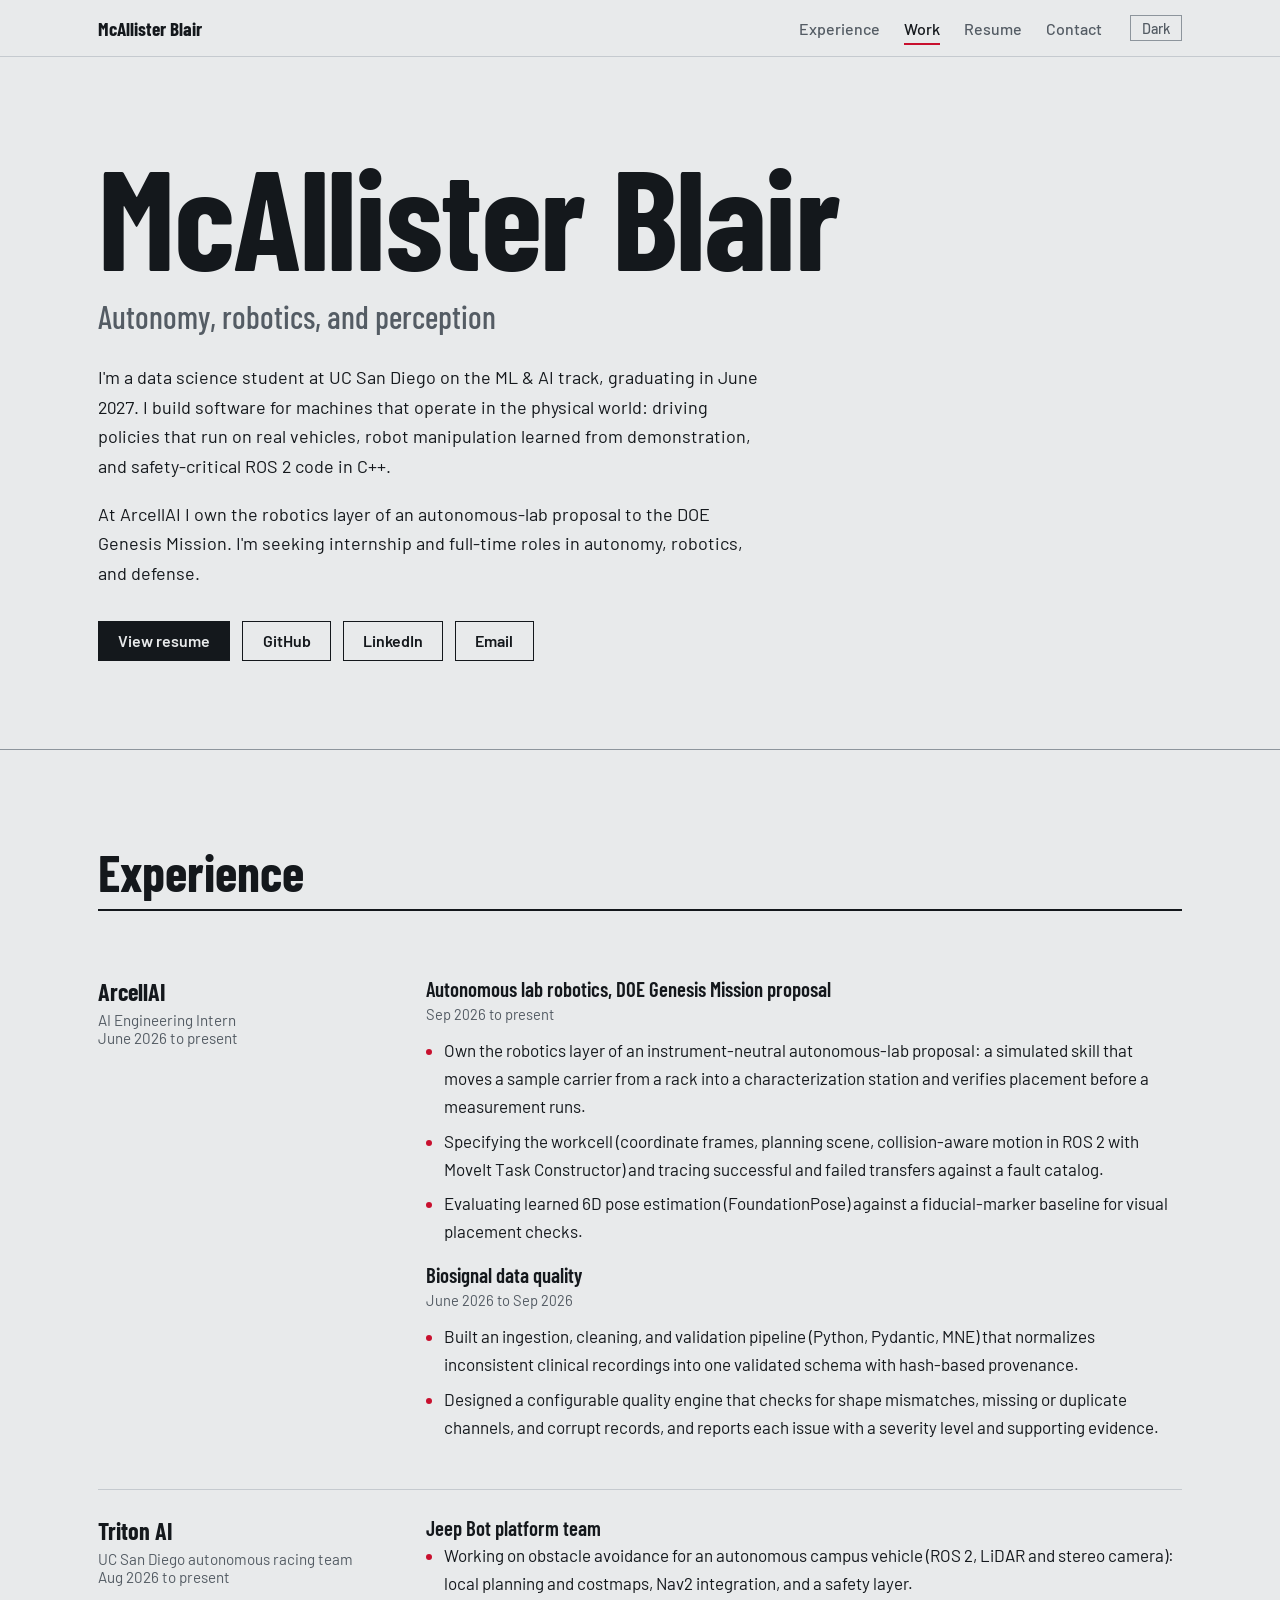
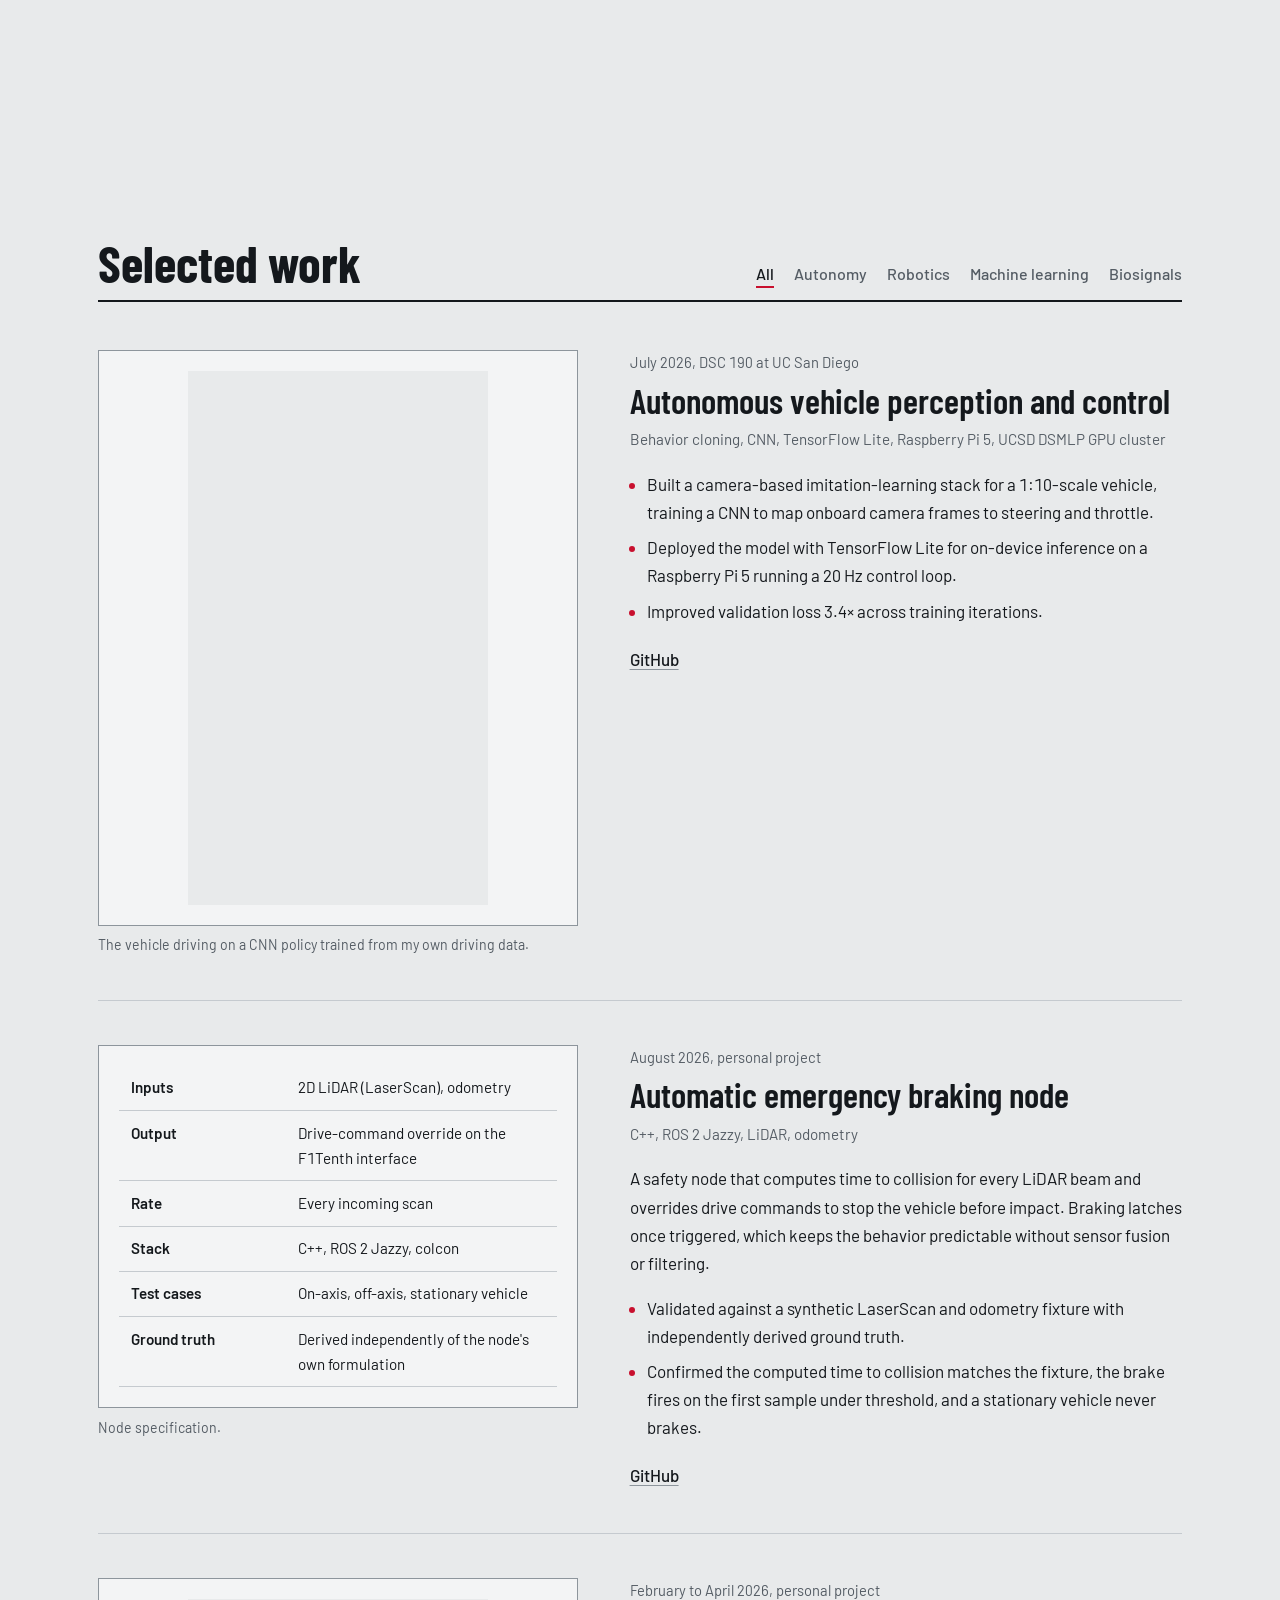
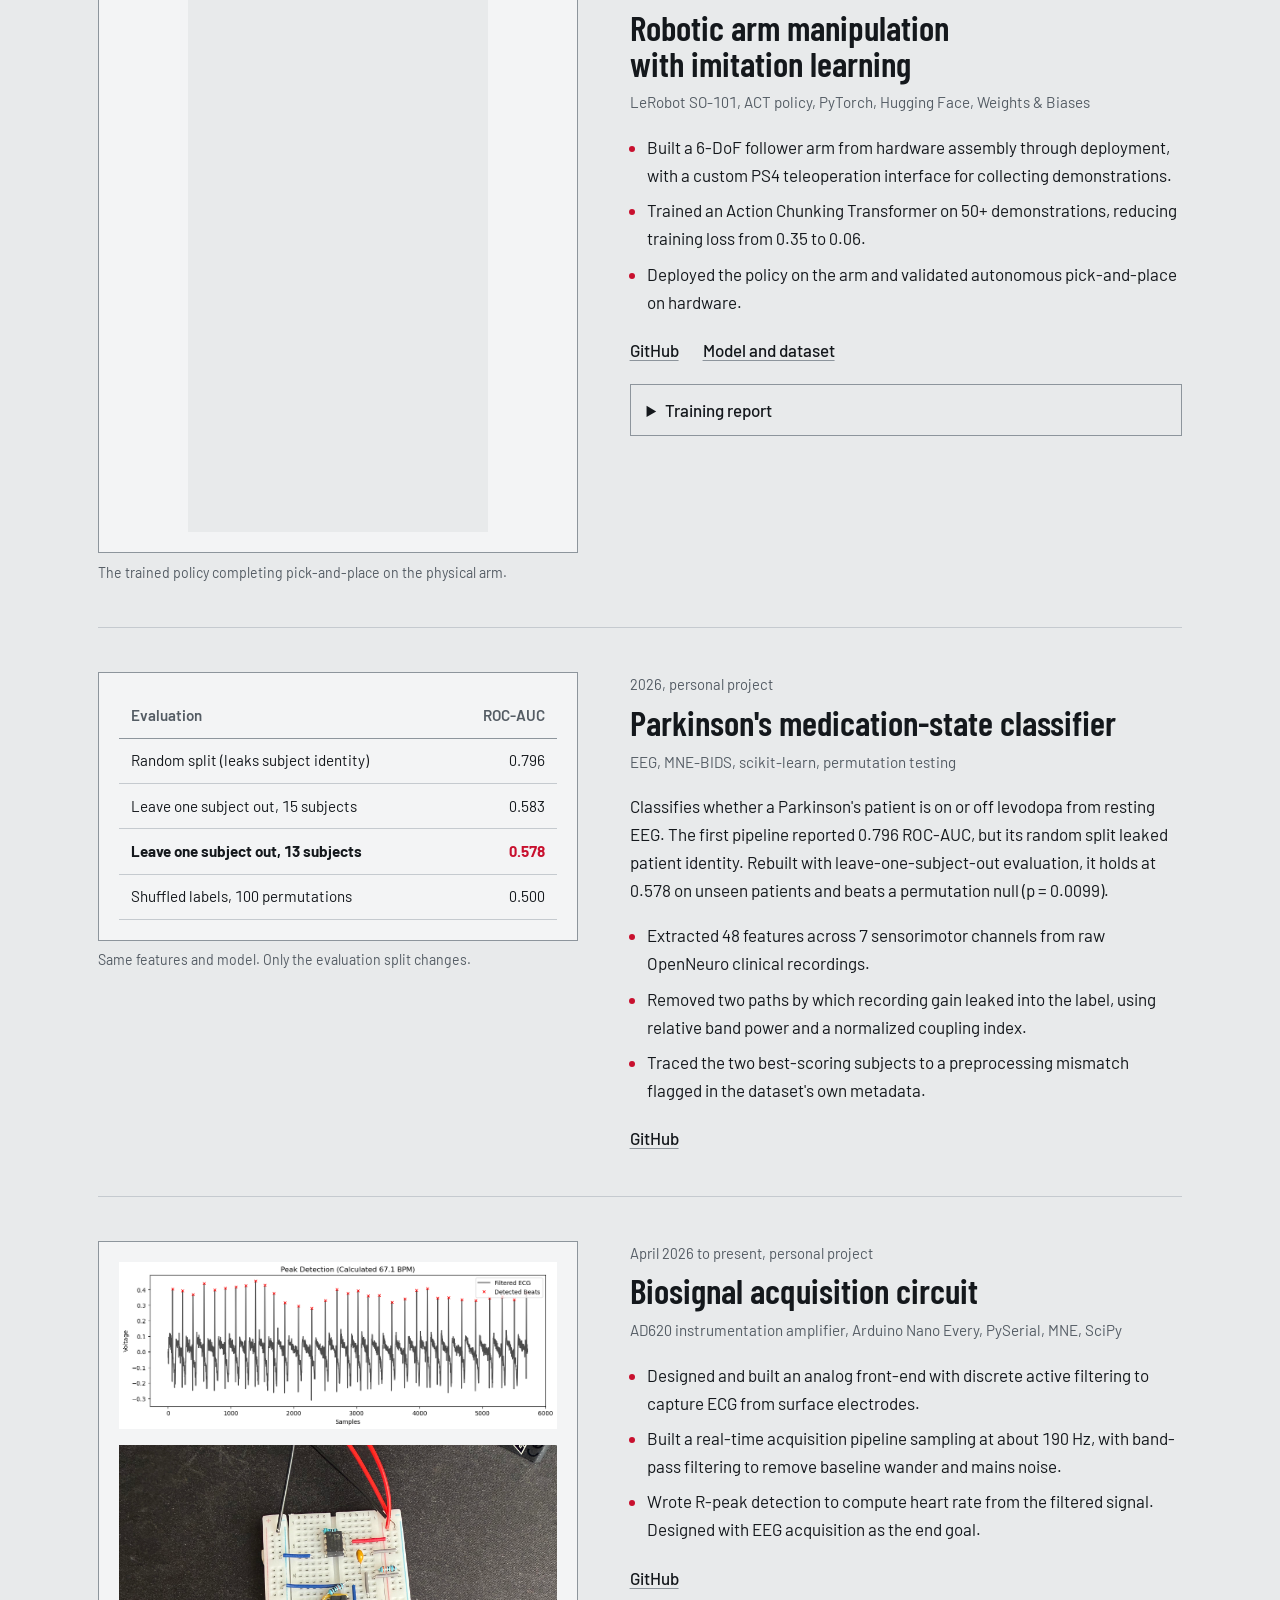
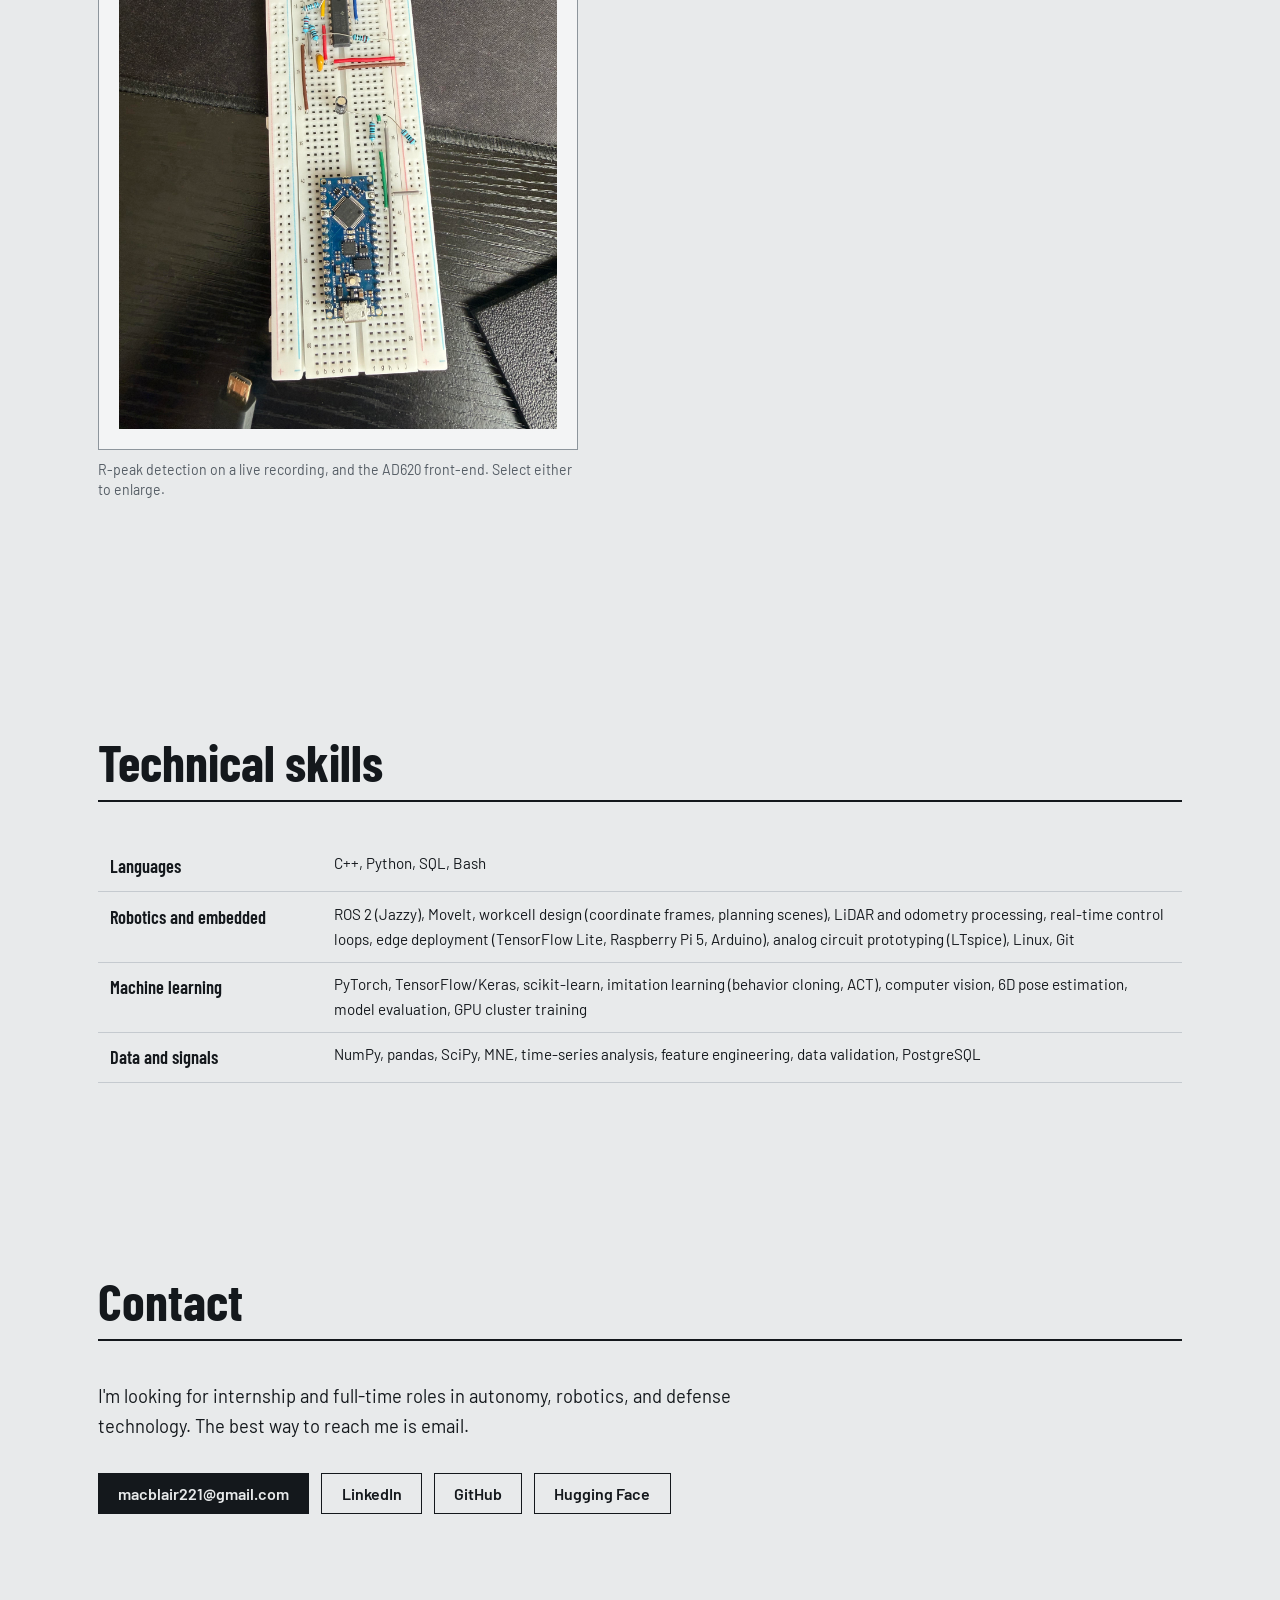
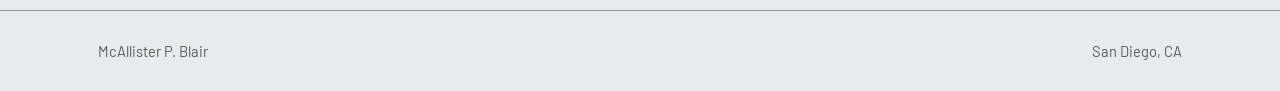
==== commit d22731d4: "Add files via upload" ====
--- a/index.html
+++ b/index.html
@@ -1,235 +1,27 @@
 <!DOCTYPE html>
 <html lang="en">
 <head>
+<title>McAllister Blair | Autonomy and Robotics</title>
+<meta name="description" content="McAllister Blair, UC San Diego data science student working on autonomy, robotics, and perception for physical systems.">
 <meta charset="UTF-8">
 <meta name="viewport" content="width=device-width, initial-scale=1.0">
-<title>McAllister Blair</title>
-<meta name="description" content="McAllister Blair, UC San Diego data science student building robots, biosignal hardware, and the ML that connects them.">
 <link rel="preconnect" href="https://fonts.googleapis.com">
 <link rel="preconnect" href="https://fonts.gstatic.com" crossorigin>
-<link href="https://fonts.googleapis.com/css2?family=Bricolage+Grotesque:opsz,wght@12..96,400;12..96,600;12..96,800&family=Source+Serif+4:ital,opsz,wght@0,8..60,400;0,8..60,600;1,8..60,400&display=swap" rel="stylesheet">
+<link href="https://fonts.googleapis.com/css2?family=Barlow:wght@400;500;600;700&family=Barlow+Condensed:wght@500;600;700&display=swap" rel="stylesheet">
+<link rel="stylesheet" href="style.css">
 <script>
-  // Apply a saved theme before first paint so the page doesn't flash.
-  try {
-    var saved = localStorage.getItem("theme");
-    if (saved === "light" || saved === "dark") document.documentElement.dataset.theme = saved;
-  } catch (e) {}
+  try { var t = localStorage.getItem("theme"); if (t === "light" || t === "dark") document.documentElement.dataset.theme = t; } catch (e) {}
 </script>
-<style>
-  /* ---------- Tokens ---------- */
-  :root {
-    --paper: #fdfbfa;
-    --panel: #ffffff;
-    --ink: #1b2230;
-    --muted: #5d6574;
-    --rule: #e6dfdd;
-    --link: #2349b5;
-    --grid-minor: rgba(214, 72, 66, 0.09);
-    --grid-major: rgba(214, 72, 66, 0.22);
-    --trace: #1b2230;
-
-    --display: "Bricolage Grotesque", system-ui, sans-serif;
-    --body: "Source Serif 4", Georgia, serif;
-
-    --measure: 66ch;
-    --wide: 1120px;
-    --gutter: clamp(1rem, 4vw, 3rem);
-    color-scheme: light;
-  }
-  @media (prefers-color-scheme: dark) {
-    :root:not([data-theme="light"]) {
-      --paper: #12151b; --panel: #181c24; --ink: #e8eaee; --muted: #9aa3b2;
-      --rule: #2a303b; --link: #93b1ff;
-      --grid-minor: rgba(255, 120, 110, 0.06); --grid-major: rgba(255, 120, 110, 0.14);
-      --trace: #f2d5d2; color-scheme: dark;
-    }
-  }
-  :root[data-theme="dark"] {
-    --paper: #12151b; --panel: #181c24; --ink: #e8eaee; --muted: #9aa3b2;
-    --rule: #2a303b; --link: #93b1ff;
-    --grid-minor: rgba(255, 120, 110, 0.06); --grid-major: rgba(255, 120, 110, 0.14);
-    --trace: #f2d5d2; color-scheme: dark;
-  }
-
-  /* ---------- Base ---------- */
-  *, *::before, *::after { box-sizing: border-box; }
-  html { scroll-behavior: smooth; }
-  body {
-    margin: 0;
-    background: var(--paper);
-    color: var(--ink);
-    font: 400 1.0625rem/1.7 var(--body);
-    -webkit-font-smoothing: antialiased;
-  }
-  h1, h2, h3 { font-family: var(--display); line-height: 1.05; margin: 0; text-wrap: balance; }
-  p { margin: 0 0 1em; }
-  a { color: var(--link); text-underline-offset: 0.18em; text-decoration-thickness: 1px; }
-  a:hover { text-decoration-thickness: 2px; }
-  :focus-visible { outline: 2px solid var(--link); outline-offset: 3px; border-radius: 2px; }
-  img { max-width: 100%; height: auto; display: block; }
-
-  .wrap { max-width: var(--wide); margin-inline: auto; padding-inline: var(--gutter); }
-
-  /* ECG paper: 1 mm minor squares, 5 mm major squares */
-  .grid-paper {
-    background-color: var(--panel);
-    background-image:
-      linear-gradient(var(--grid-major) 1px, transparent 1px),
-      linear-gradient(90deg, var(--grid-major) 1px, transparent 1px),
-      linear-gradient(var(--grid-minor) 1px, transparent 1px),
-      linear-gradient(90deg, var(--grid-minor) 1px, transparent 1px);
-    background-size: 40px 40px, 40px 40px, 8px 8px, 8px 8px;
-  }
-
-  /* ---------- Nav ---------- */
-  .site-nav {
-    position: sticky; top: 0; z-index: 10;
-    background: color-mix(in srgb, var(--paper) 88%, transparent);
-    backdrop-filter: blur(8px);
-    border-bottom: 1px solid var(--rule);
-  }
-  .site-nav .wrap { display: flex; align-items: center; gap: 1.5rem; min-height: 3.5rem; }
-  .site-nav .name { font: 600 1rem var(--display); color: var(--ink); text-decoration: none; margin-right: auto; white-space: nowrap; }
-  .site-nav .name .short { display: none; }
-  .site-nav ul { display: flex; gap: 1.25rem; list-style: none; margin: 0; padding: 0; }
-  .site-nav ul a { font: 400 0.95rem var(--display); color: var(--muted); text-decoration: none; }
-  .site-nav ul a:hover, .site-nav ul a[aria-current="true"] { color: var(--ink); }
-  .theme-toggle {
-    font: 400 0.85rem var(--display); color: var(--muted);
-    background: none; border: 1px solid var(--rule); border-radius: 999px;
-    padding: 0.25rem 0.75rem; cursor: pointer;
-  }
-  .theme-toggle:hover { color: var(--ink); border-color: var(--muted); }
-
-  /* ---------- Hero ---------- */
-  .hero { padding-block: clamp(3rem, 9vw, 6.5rem) 0; }
-  .hero h1 {
-    font-size: clamp(3.2rem, 10.5vw, 8.5rem);
-    font-weight: 800;
-    letter-spacing: -0.035em;
-    line-height: 0.92;
-    font-variation-settings: "opsz" 96;
-  }
-  .hero .lede { max-width: 38rem; font-size: clamp(1.1rem, 1.6vw, 1.3rem); margin-top: 1.75rem; }
-  .hero .links { display: flex; flex-wrap: wrap; gap: 0.5rem 1.5rem; font-family: var(--display); margin-top: 0.5rem; }
-
-  .trace-strip { margin-top: clamp(2.5rem, 6vw, 4rem); border-block: 1px solid var(--rule); }
-  .trace-strip svg { display: block; width: 100%; height: clamp(90px, 14vw, 150px); }
-  .trace-strip path {
-    fill: none; stroke: var(--trace); stroke-width: 1.6; stroke-linejoin: round;
-    stroke-dasharray: 1; stroke-dashoffset: 0;
-  }
-  @media (prefers-reduced-motion: no-preference) {
-    .trace-strip path { stroke-dashoffset: 1; animation: draw 3.2s cubic-bezier(.4,0,.2,1) 0.3s forwards; }
-  }
-  @keyframes draw { to { stroke-dashoffset: 0; } }
-
-  /* ---------- Sections ---------- */
-  section { padding-block: clamp(3.5rem, 8vw, 6rem); }
-  section + section { border-top: 1px solid var(--rule); }
-  .section-head { display: flex; flex-wrap: wrap; align-items: end; justify-content: space-between; gap: 1rem 2rem; margin-bottom: 2.5rem; }
-  h2 { font-size: clamp(2rem, 4.5vw, 3rem); font-weight: 800; letter-spacing: -0.02em; }
-
-  /* Now */
-  .now-list { display: grid; grid-template-columns: repeat(auto-fit, minmax(16rem, 1fr)); gap: 2rem; margin: 0; padding: 0; list-style: none; }
-  .now-list h3 { font-size: 1.15rem; font-weight: 600; margin-bottom: 0.4rem; }
-  .now-list p { color: var(--muted); margin: 0; }
-
-  /* Filters */
-  .filters { display: flex; flex-wrap: wrap; gap: 0.5rem; }
-  .filters button {
-    font: 400 0.95rem var(--display); color: var(--muted);
-    background: none; border: 1px solid var(--rule); border-radius: 999px;
-    padding: 0.35rem 0.9rem; cursor: pointer;
-  }
-  .filters button:hover { color: var(--ink); border-color: var(--muted); }
-  .filters button[aria-pressed="true"] { background: var(--ink); border-color: var(--ink); color: var(--paper); }
-
-  /* Projects */
-  .project {
-    display: grid;
-    grid-template-columns: minmax(0, 1fr) minmax(0, 1.1fr);
-    grid-template-areas: "figure text";
-    gap: clamp(1.5rem, 4vw, 3.5rem);
-    padding-block: 3rem;
-    border-top: 1px solid var(--rule);
-  }
-  .project:first-of-type { border-top: 0; padding-top: 0; }
-  .project[hidden] { display: none; }
-  .project .figure { grid-area: figure; }
-  .project .text { grid-area: text; }
-  .project h3 { font-size: clamp(1.5rem, 2.6vw, 2rem); font-weight: 600; letter-spacing: -0.015em; margin-bottom: 0.5rem; }
-  .project .stack { font-family: var(--display); color: var(--muted); font-size: 0.95rem; margin-bottom: 1.25rem; }
-  .project .when { font-family: var(--display); font-size: 0.9rem; color: var(--muted); margin-bottom: 0.75rem; }
-  .project ul { padding-left: 1.1rem; margin: 0 0 1.25rem; }
-  .project li { margin-bottom: 0.45rem; }
-  .project .more { display: flex; flex-wrap: wrap; gap: 0.5rem 1.5rem; font-family: var(--display); }
-
-  .figure-frame { border: 1px solid var(--rule); padding: clamp(0.75rem, 2vw, 1.25rem); }
-  figcaption { font-family: var(--display); font-size: 0.85rem; color: var(--muted); margin-top: 0.6rem; line-height: 1.45; }
-
-  .video-tall { aspect-ratio: 9 / 16; max-width: 320px; margin-inline: auto; }
-  .video-tall iframe { width: 100%; height: 100%; border: 0; display: block; }
-
-  .zoom { display: block; width: 100%; padding: 0; border: 0; background: none; cursor: zoom-in; }
-  .zoom + .zoom { margin-top: 1rem; }
-
-  .results { width: 100%; border-collapse: collapse; font-size: 0.95rem; background: var(--panel); }
-  .results th, .results td { padding: 0.6rem 0.75rem; text-align: left; border-bottom: 1px solid var(--rule); }
-  .results th { font: 600 0.85rem var(--display); color: var(--muted); }
-  .results td:last-child, .results th:last-child { text-align: right; font-variant-numeric: tabular-nums; white-space: nowrap; }
-  .results tr.key td { font-weight: 600; }
-
-  details.report { margin-top: 1.25rem; border: 1px solid var(--rule); }
-  details.report summary { font-family: var(--display); cursor: pointer; padding: 0.75rem 1rem; }
-  details.report iframe { width: 100%; height: 520px; border: 0; display: block; }
-
-  /* Smaller builds */
-  .small-builds { margin-top: 3.5rem; padding-top: 2.5rem; border-top: 1px solid var(--rule); }
-  .small-builds h3 { font-size: 1.25rem; font-weight: 600; margin-bottom: 1.25rem; }
-  .small-builds dl { display: grid; grid-template-columns: minmax(10rem, 16rem) 1fr; gap: 0.9rem 2rem; margin: 0; }
-  .small-builds dt { font-family: var(--display); font-weight: 600; }
-  .small-builds dd { margin: 0; color: var(--muted); }
-
-  /* About */
-  .about { display: grid; grid-template-columns: minmax(0, var(--measure)) minmax(14rem, 1fr); gap: clamp(2rem, 5vw, 4rem); align-items: start; }
-  .about .interests { font-family: var(--display); list-style: none; margin: 0; padding: 0; border-top: 1px solid var(--rule); }
-  .about .interests li { padding: 0.7rem 0; border-bottom: 1px solid var(--rule); }
-
-  /* Contact */
-  .contact p { max-width: 40rem; font-size: 1.15rem; }
-  .contact .links { display: flex; flex-wrap: wrap; gap: 0.5rem 1.75rem; font: 600 1.15rem var(--display); }
-
-  footer { border-top: 1px solid var(--rule); padding-block: 2rem; color: var(--muted); font-family: var(--display); font-size: 0.9rem; }
-
-  /* Image viewer */
-  .image-modal { display: none; position: fixed; inset: 0; z-index: 100; background: rgba(10, 12, 16, 0.88); align-items: center; justify-content: center; padding: 2rem; cursor: zoom-out; }
-  .image-modal.open { display: flex; }
-  .image-modal img { max-width: 95vw; max-height: 90vh; background: #fff; }
-  .image-modal button { position: fixed; top: 1rem; right: 1.25rem; font-size: 2rem; line-height: 1; color: #fff; background: none; border: 0; cursor: pointer; }
-
-  /* ---------- Small screens ---------- */
-  @media (max-width: 760px) {
-    .site-nav ul { gap: 0.9rem; }
-    .site-nav ul li.hide-sm { display: none; }
-    .site-nav .name .full { display: none; }
-    .site-nav .name .short { display: inline; }
-    .project { grid-template-columns: 1fr; grid-template-areas: "text" "figure"; }
-    .about { grid-template-columns: 1fr; }
-    .small-builds dl { grid-template-columns: 1fr; gap: 0.25rem; }
-    .small-builds dd { margin-bottom: 0.9rem; }
-  }
-</style>
 </head>
 <body>
 
 <nav class="site-nav" aria-label="Main">
   <div class="wrap">
-    <a href="#top" class="name"><span class="full">McAllister Blair</span><span class="short" aria-hidden="true">MB</span></a>
+    <a href="#top" class="mark"><span class="full">McAllister Blair</span><span class="short">MB</span></a>
     <ul>
-      <li class="hide-sm"><a href="#now">Now</a></li>
+      <li class="hide-sm"><a href="#experience">Experience</a></li>
       <li><a href="#work">Work</a></li>
-      <li><a href="#about">About</a></li>
+      <li><a href="resume.html">Resume</a></li>
       <li><a href="#contact">Contact</a></li>
     </ul>
     <button class="theme-toggle" type="button" id="theme-toggle" aria-label="Switch color theme">Dark</button>
@@ -238,222 +30,232 @@
 
 <header class="hero" id="top">
   <div class="wrap">
-    <h1>McAllister<br>Blair</h1>
-    <p class="lede">
-      I study data science at UC San Diego and build the parts where software meets the physical world:
-      robot arms trained from demonstrations, an ECG front-end on a breadboard, and the machine learning
-      that has to survive real, messy signals.
-    </p>
-    <div class="links">
-      <a href="#work">See my work</a>
-      <a href="https://github.com/macblair221" target="_blank" rel="noopener">GitHub</a>
-      <a href="https://huggingface.co/macblair221" target="_blank" rel="noopener">Hugging Face</a>
-      <a href="https://linkedin.com/in/macblair" target="_blank" rel="noopener">LinkedIn</a>
-    </div>
-  </div>
-  <div class="trace-strip grid-paper" aria-hidden="true">
-    <svg viewBox="0 0 1200 140" preserveAspectRatio="xMidYMid slice">
-      <path pathLength="1" d="M0,88.0 L6,88.0 L12,88.0 L17.75,87.7 L19,87.4 L19.75,87.1 L20.25,86.9 L20.75,86.5 L21.25,86.2 L21.75,85.8 L22.25,85.4 L22.75,84.9 L23.25,84.4 L23.75,83.9 L24.25,83.4 L24.75,83.0 L25.25,82.6 L25.75,82.3 L26.5,82.1 L28.25,82.3 L28.75,82.6 L29.25,83.0 L29.75,83.4 L30.25,83.9 L30.75,84.4 L31.25,84.9 L31.75,85.4 L32.25,85.8 L32.75,86.2 L33.25,86.5 L33.75,86.9 L34.25,87.1 L35,87.4 L36,87.7 L38.25,87.9 L43,88.4 L43.25,88.7 L43.5,89.3 L43.75,90.0 L44,91.0 L44.25,92.1 L44.5,93.0 L44.75,93.7 L45.5,93.0 L45.75,91.9 L46,90.7 L46.25,89.5 L46.5,88.1 L46.75,86.6 L47,84.5 L47.25,81.6 L47.5,77.6 L47.75,72.1 L48,65.2 L48.25,57.0 L48.5,48.2 L48.75,39.7 L49,32.5 L49.25,27.7 L49.5,26.0 L49.75,27.7 L50,32.5 L50.25,39.7 L50.5,48.3 L50.75,57.2 L51,65.4 L51.25,72.6 L51.5,78.4 L51.75,82.9 L52,86.5 L52.25,89.4 L52.5,92.0 L52.75,94.4 L53,96.7 L53.25,98.8 L53.5,100.5 L53.75,101.6 L54,102.0 L54.25,101.6 L54.5,100.5 L54.75,98.9 L55,97.0 L55.25,95.0 L55.5,93.2 L55.75,91.6 L56,90.4 L56.25,89.5 L56.5,88.9 L56.75,88.5 L57.25,88.1 L63.25,88.0 L69.25,87.7 L70.75,87.5 L71.75,87.2 L72.5,87.0 L73.25,86.6 L74,86.3 L74.5,86.0 L75,85.6 L75.5,85.3 L76,84.9 L76.5,84.4 L77,83.9 L77.25,83.7 L77.5,83.4 L77.75,83.1 L78,82.8 L78.25,82.6 L78.5,82.3 L78.75,82.0 L79,81.6 L79.25,81.3 L79.5,81.0 L79.75,80.7 L80,80.4 L80.25,80.0 L80.5,79.7 L80.75,79.4 L81,79.0 L81.25,78.7 L81.5,78.4 L81.75,78.0 L82,77.7 L82.25,77.4 L82.5,77.1 L82.75,76.8 L83,76.5 L83.25,76.2 L83.5,76.0 L83.75,75.7 L84.25,75.2 L84.75,74.8 L85.25,74.5 L85.75,74.3 L86.75,74.0 L88.25,74.3 L88.75,74.5 L89.25,74.8 L89.75,75.2 L90.25,75.7 L90.5,76.0 L90.75,76.2 L91,76.5 L91.25,76.8 L91.5,77.1 L91.75,77.4 L92,77.7 L92.25,78.0 L92.5,78.4 L92.75,78.7 L93,79.0 L93.25,79.4 L93.5,79.7 L93.75,80.0 L94,80.4 L94.25,80.7 L94.5,81.0 L94.75,81.3 L95,81.6 L95.25,82.0 L95.5,82.3 L95.75,82.6 L96,82.8 L96.25,83.1 L96.5,83.4 L96.75,83.7 L97,83.9 L97.5,84.4 L98,84.9 L98.5,85.3 L99,85.6 L99.5,86.0 L100,86.3 L100.5,86.5 L101.25,86.9 L102,87.1 L103,87.4 L104.5,87.7 L107.75,87.9 L113.75,88.0 L119.75,88.0 L125.75,88.0 L131.75,88.0 L137.75,88.0 L143.75,88.0 L149.75,88.0 L155.75,88.0 L161.75,88.0 L167.75,87.7 L169,87.4 L169.75,87.1 L170.25,86.9 L170.75,86.5 L171.25,86.2 L171.75,85.8 L172.25,85.4 L172.75,84.9 L173.25,84.4 L173.75,83.9 L174.25,83.4 L174.75,83.0 L175.25,82.6 L175.75,82.3 L176.5,82.1 L178.25,82.3 L178.75,82.6 L179.25,83.0 L179.75,83.4 L180.25,83.9 L180.75,84.4 L181.25,84.9 L181.75,85.4 L182.25,85.8 L182.75,86.2 L183.25,86.5 L183.75,86.9 L184.25,87.1 L185,87.4 L186,87.7 L188.25,87.9 L193,88.4 L193.25,88.7 L193.5,89.3 L193.75,90.0 L194,91.0 L194.25,92.1 L194.5,93.0 L194.75,93.7 L195.5,93.0 L195.75,91.9 L196,90.7 L196.25,89.5 L196.5,88.1 L196.75,86.6 L197,84.5 L197.25,81.6 L197.5,77.6 L197.75,72.1 L198,65.2 L198.25,57.0 L198.5,48.2 L198.75,39.7 L199,32.5 L199.25,27.7 L199.5,26.0 L199.75,27.7 L200,32.5 L200.25,39.7 L200.5,48.3 L200.75,57.2 L201,65.4 L201.25,72.6 L201.5,78.4 L201.75,82.9 L202,86.5 L202.25,89.4 L202.5,92.0 L202.75,94.4 L203,96.7 L203.25,98.8 L203.5,100.5 L203.75,101.6 L204,102.0 L204.25,101.6 L204.5,100.5 L204.75,98.9 L205,97.0 L205.25,95.0 L205.5,93.2 L205.75,91.6 L206,90.4 L206.25,89.5 L206.5,88.9 L206.75,88.5 L207.25,88.1 L213.25,88.0 L219.25,87.7 L220.75,87.5 L221.75,87.2 L222.5,87.0 L223.25,86.6 L224,86.3 L224.5,86.0 L225,85.6 L225.5,85.3 L226,84.9 L226.5,84.4 L227,83.9 L227.25,83.7 L227.5,83.4 L227.75,83.1 L228,82.8 L228.25,82.6 L228.5,82.3 L228.75,82.0 L229,81.6 L229.25,81.3 L229.5,81.0 L229.75,80.7 L230,80.4 L230.25,80.0 L230.5,79.7 L230.75,79.4 L231,79.0 L231.25,78.7 L231.5,78.4 L231.75,78.0 L232,77.7 L232.25,77.4 L232.5,77.1 L232.75,76.8 L233,76.5 L233.25,76.2 L233.5,76.0 L233.75,75.7 L234.25,75.2 L234.75,74.8 L235.25,74.5 L235.75,74.3 L236.75,74.0 L238.25,74.3 L238.75,74.5 L239.25,74.8 L239.75,75.2 L240.25,75.7 L240.5,76.0 L240.75,76.2 L241,76.5 L241.25,76.8 L241.5,77.1 L241.75,77.4 L242,77.7 L242.25,78.0 L242.5,78.4 L242.75,78.7 L243,79.0 L243.25,79.4 L243.5,79.7 L243.75,80.0 L244,80.4 L244.25,80.7 L244.5,81.0 L244.75,81.3 L245,81.6 L245.25,82.0 L245.5,82.3 L245.75,82.6 L246,82.8 L246.25,83.1 L246.5,83.4 L246.75,83.7 L247,83.9 L247.5,84.4 L248,84.9 L248.5,85.3 L249,85.6 L249.5,86.0 L250,86.3 L250.5,86.5 L251.25,86.9 L252,87.1 L253,87.4 L254.5,87.7 L257.75,87.9 L263.75,88.0 L269.75,88.0 L275.75,88.0 L281.75,88.0 L287.75,88.0 L293.75,88.0 L299.75,88.0 L305.75,88.0 L311.75,88.0 L317.75,87.7 L319,87.4 L319.75,87.1 L320.25,86.9 L320.75,86.5 L321.25,86.2 L321.75,85.8 L322.25,85.4 L322.75,84.9 L323.25,84.4 L323.75,83.9 L324.25,83.4 L324.75,83.0 L325.25,82.6 L325.75,82.3 L326.5,82.1 L328.25,82.3 L328.75,82.6 L329.25,83.0 L329.75,83.4 L330.25,83.9 L330.75,84.4 L331.25,84.9 L331.75,85.4 L332.25,85.8 L332.75,86.2 L333.25,86.5 L333.75,86.9 L334.25,87.1 L335,87.4 L336,87.7 L338.25,87.9 L343,88.4 L343.25,88.7 L343.5,89.3 L343.75,90.0 L344,91.0 L344.25,92.1 L344.5,93.0 L344.75,93.7 L345.5,93.0 L345.75,91.9 L346,90.7 L346.25,89.5 L346.5,88.1 L346.75,86.6 L347,84.5 L347.25,81.6 L347.5,77.6 L347.75,72.1 L348,65.2 L348.25,57.0 L348.5,48.2 L348.75,39.7 L349,32.5 L349.25,27.7 L349.5,26.0 L349.75,27.7 L350,32.5 L350.25,39.7 L350.5,48.3 L350.75,57.2 L351,65.4 L351.25,72.6 L351.5,78.4 L351.75,82.9 L352,86.5 L352.25,89.4 L352.5,92.0 L352.75,94.4 L353,96.7 L353.25,98.8 L353.5,100.5 L353.75,101.6 L354,102.0 L354.25,101.6 L354.5,100.5 L354.75,98.9 L355,97.0 L355.25,95.0 L355.5,93.2 L355.75,91.6 L356,90.4 L356.25,89.5 L356.5,88.9 L356.75,88.5 L357.25,88.1 L363.25,88.0 L369.25,87.7 L370.75,87.5 L371.75,87.2 L372.5,87.0 L373.25,86.6 L374,86.3 L374.5,86.0 L375,85.6 L375.5,85.3 L376,84.9 L376.5,84.4 L377,83.9 L377.25,83.7 L377.5,83.4 L377.75,83.1 L378,82.8 L378.25,82.6 L378.5,82.3 L378.75,82.0 L379,81.6 L379.25,81.3 L379.5,81.0 L379.75,80.7 L380,80.4 L380.25,80.0 L380.5,79.7 L380.75,79.4 L381,79.0 L381.25,78.7 L381.5,78.4 L381.75,78.0 L382,77.7 L382.25,77.4 L382.5,77.1 L382.75,76.8 L383,76.5 L383.25,76.2 L383.5,76.0 L383.75,75.7 L384.25,75.2 L384.75,74.8 L385.25,74.5 L385.75,74.3 L386.75,74.0 L388.25,74.3 L388.75,74.5 L389.25,74.8 L389.75,75.2 L390.25,75.7 L390.5,76.0 L390.75,76.2 L391,76.5 L391.25,76.8 L391.5,77.1 L391.75,77.4 L392,77.7 L392.25,78.0 L392.5,78.4 L392.75,78.7 L393,79.0 L393.25,79.4 L393.5,79.7 L393.75,80.0 L394,80.4 L394.25,80.7 L394.5,81.0 L394.75,81.3 L395,81.6 L395.25,82.0 L395.5,82.3 L395.75,82.6 L396,82.8 L396.25,83.1 L396.5,83.4 L396.75,83.7 L397,83.9 L397.5,84.4 L398,84.9 L398.5,85.3 L399,85.6 L399.5,86.0 L400,86.3 L400.5,86.5 L401.25,86.9 L402,87.1 L403,87.4 L404.5,87.7 L407.75,87.9 L413.75,88.0 L419.75,88.0 L425.75,88.0 L431.75,88.0 L437.75,88.0 L443.75,88.0 L449.75,88.0 L455.75,88.0 L461.75,88.0 L467.75,87.7 L469,87.4 L469.75,87.1 L470.25,86.9 L470.75,86.5 L471.25,86.2 L471.75,85.8 L472.25,85.4 L472.75,84.9 L473.25,84.4 L473.75,83.9 L474.25,83.4 L474.75,83.0 L475.25,82.6 L475.75,82.3 L476.5,82.1 L478.25,82.3 L478.75,82.6 L479.25,83.0 L479.75,83.4 L480.25,83.9 L480.75,84.4 L481.25,84.9 L481.75,85.4 L482.25,85.8 L482.75,86.2 L483.25,86.5 L483.75,86.9 L484.25,87.1 L485,87.4 L486,87.7 L488.25,87.9 L493,88.4 L493.25,88.7 L493.5,89.3 L493.75,90.0 L494,91.0 L494.25,92.1 L494.5,93.0 L494.75,93.7 L495.5,93.0 L495.75,91.9 L496,90.7 L496.25,89.5 L496.5,88.1 L496.75,86.6 L497,84.5 L497.25,81.6 L497.5,77.6 L497.75,72.1 L498,65.2 L498.25,57.0 L498.5,48.2 L498.75,39.7 L499,32.5 L499.25,27.7 L499.5,26.0 L499.75,27.7 L500,32.5 L500.25,39.7 L500.5,48.3 L500.75,57.2 L501,65.4 L501.25,72.6 L501.5,78.4 L501.75,82.9 L502,86.5 L502.25,89.4 L502.5,92.0 L502.75,94.4 L503,96.7 L503.25,98.8 L503.5,100.5 L503.75,101.6 L504,102.0 L504.25,101.6 L504.5,100.5 L504.75,98.9 L505,97.0 L505.25,95.0 L505.5,93.2 L505.75,91.6 L506,90.4 L506.25,89.5 L506.5,88.9 L506.75,88.5 L507.25,88.1 L513.25,88.0 L519.25,87.7 L520.75,87.5 L521.75,87.2 L522.5,87.0 L523.25,86.6 L524,86.3 L524.5,86.0 L525,85.6 L525.5,85.3 L526,84.9 L526.5,84.4 L527,83.9 L527.25,83.7 L527.5,83.4 L527.75,83.1 L528,82.8 L528.25,82.6 L528.5,82.3 L528.75,82.0 L529,81.6 L529.25,81.3 L529.5,81.0 L529.75,80.7 L530,80.4 L530.25,80.0 L530.5,79.7 L530.75,79.4 L531,79.0 L531.25,78.7 L531.5,78.4 L531.75,78.0 L532,77.7 L532.25,77.4 L532.5,77.1 L532.75,76.8 L533,76.5 L533.25,76.2 L533.5,76.0 L533.75,75.7 L534.25,75.2 L534.75,74.8 L535.25,74.5 L535.75,74.3 L536.75,74.0 L538.25,74.3 L538.75,74.5 L539.25,74.8 L539.75,75.2 L540.25,75.7 L540.5,76.0 L540.75,76.2 L541,76.5 L541.25,76.8 L541.5,77.1 L541.75,77.4 L542,77.7 L542.25,78.0 L542.5,78.4 L542.75,78.7 L543,79.0 L543.25,79.4 L543.5,79.7 L543.75,80.0 L544,80.4 L544.25,80.7 L544.5,81.0 L544.75,81.3 L545,81.6 L545.25,82.0 L545.5,82.3 L545.75,82.6 L546,82.8 L546.25,83.1 L546.5,83.4 L546.75,83.7 L547,83.9 L547.5,84.4 L548,84.9 L548.5,85.3 L549,85.6 L549.5,86.0 L550,86.3 L550.5,86.5 L551.25,86.9 L552,87.1 L553,87.4 L554.5,87.7 L557.75,87.9 L563.75,88.0 L569.75,88.0 L575.75,88.0 L581.75,88.0 L587.75,88.0 L593.75,88.0 L599.75,88.0 L605.75,88.0 L611.75,88.0 L617.75,87.7 L619,87.4 L619.75,87.1 L620.25,86.9 L620.75,86.5 L621.25,86.2 L621.75,85.8 L622.25,85.4 L622.75,84.9 L623.25,84.4 L623.75,83.9 L624.25,83.4 L624.75,83.0 L625.25,82.6 L625.75,82.3 L626.5,82.1 L628.25,82.3 L628.75,82.6 L629.25,83.0 L629.75,83.4 L630.25,83.9 L630.75,84.4 L631.25,84.9 L631.75,85.4 L632.25,85.8 L632.75,86.2 L633.25,86.5 L633.75,86.9 L634.25,87.1 L635,87.4 L636,87.7 L638.25,87.9 L643,88.4 L643.25,88.7 L643.5,89.3 L643.75,90.0 L644,91.0 L644.25,92.1 L644.5,93.0 L644.75,93.7 L645.5,93.0 L645.75,91.9 L646,90.7 L646.25,89.5 L646.5,88.1 L646.75,86.6 L647,84.5 L647.25,81.6 L647.5,77.6 L647.75,72.1 L648,65.2 L648.25,57.0 L648.5,48.2 L648.75,39.7 L649,32.5 L649.25,27.7 L649.5,26.0 L649.75,27.7 L650,32.5 L650.25,39.7 L650.5,48.3 L650.75,57.2 L651,65.4 L651.25,72.6 L651.5,78.4 L651.75,82.9 L652,86.5 L652.25,89.4 L652.5,92.0 L652.75,94.4 L653,96.7 L653.25,98.8 L653.5,100.5 L653.75,101.6 L654,102.0 L654.25,101.6 L654.5,100.5 L654.75,98.9 L655,97.0 L655.25,95.0 L655.5,93.2 L655.75,91.6 L656,90.4 L656.25,89.5 L656.5,88.9 L656.75,88.5 L657.25,88.1 L663.25,88.0 L669.25,87.7 L670.75,87.5 L671.75,87.2 L672.5,87.0 L673.25,86.6 L674,86.3 L674.5,86.0 L675,85.6 L675.5,85.3 L676,84.9 L676.5,84.4 L677,83.9 L677.25,83.7 L677.5,83.4 L677.75,83.1 L678,82.8 L678.25,82.6 L678.5,82.3 L678.75,82.0 L679,81.6 L679.25,81.3 L679.5,81.0 L679.75,80.7 L680,80.4 L680.25,80.0 L680.5,79.7 L680.75,79.4 L681,79.0 L681.25,78.7 L681.5,78.4 L681.75,78.0 L682,77.7 L682.25,77.4 L682.5,77.1 L682.75,76.8 L683,76.5 L683.25,76.2 L683.5,76.0 L683.75,75.7 L684.25,75.2 L684.75,74.8 L685.25,74.5 L685.75,74.3 L686.75,74.0 L688.25,74.3 L688.75,74.5 L689.25,74.8 L689.75,75.2 L690.25,75.7 L690.5,76.0 L690.75,76.2 L691,76.5 L691.25,76.8 L691.5,77.1 L691.75,77.4 L692,77.7 L692.25,78.0 L692.5,78.4 L692.75,78.7 L693,79.0 L693.25,79.4 L693.5,79.7 L693.75,80.0 L694,80.4 L694.25,80.7 L694.5,81.0 L694.75,81.3 L695,81.6 L695.25,82.0 L695.5,82.3 L695.75,82.6 L696,82.8 L696.25,83.1 L696.5,83.4 L696.75,83.7 L697,83.9 L697.5,84.4 L698,84.9 L698.5,85.3 L699,85.6 L699.5,86.0 L700,86.3 L700.5,86.5 L701.25,86.9 L702,87.1 L703,87.4 L704.5,87.7 L707.75,87.9 L713.75,88.0 L719.75,88.0 L725.75,88.0 L731.75,88.0 L737.75,88.0 L743.75,88.0 L749.75,88.0 L755.75,88.0 L761.75,88.0 L767.75,87.7 L769,87.4 L769.75,87.1 L770.25,86.9 L770.75,86.5 L771.25,86.2 L771.75,85.8 L772.25,85.4 L772.75,84.9 L773.25,84.4 L773.75,83.9 L774.25,83.4 L774.75,83.0 L775.25,82.6 L775.75,82.3 L776.5,82.1 L778.25,82.3 L778.75,82.6 L779.25,83.0 L779.75,83.4 L780.25,83.9 L780.75,84.4 L781.25,84.9 L781.75,85.4 L782.25,85.8 L782.75,86.2 L783.25,86.5 L783.75,86.9 L784.25,87.1 L785,87.4 L786,87.7 L788.25,87.9 L793,88.4 L793.25,88.7 L793.5,89.3 L793.75,90.0 L794,91.0 L794.25,92.1 L794.5,93.0 L794.75,93.7 L795.5,93.0 L795.75,91.9 L796,90.7 L796.25,89.5 L796.5,88.1 L796.75,86.6 L797,84.5 L797.25,81.6 L797.5,77.6 L797.75,72.1 L798,65.2 L798.25,57.0 L798.5,48.2 L798.75,39.7 L799,32.5 L799.25,27.7 L799.5,26.0 L799.75,27.7 L800,32.5 L800.25,39.7 L800.5,48.3 L800.75,57.2 L801,65.4 L801.25,72.6 L801.5,78.4 L801.75,82.9 L802,86.5 L802.25,89.4 L802.5,92.0 L802.75,94.4 L803,96.7 L803.25,98.8 L803.5,100.5 L803.75,101.6 L804,102.0 L804.25,101.6 L804.5,100.5 L804.75,98.9 L805,97.0 L805.25,95.0 L805.5,93.2 L805.75,91.6 L806,90.4 L806.25,89.5 L806.5,88.9 L806.75,88.5 L807.25,88.1 L813.25,88.0 L819.25,87.7 L820.75,87.5 L821.75,87.2 L822.5,87.0 L823.25,86.6 L824,86.3 L824.5,86.0 L825,85.6 L825.5,85.3 L826,84.9 L826.5,84.4 L827,83.9 L827.25,83.7 L827.5,83.4 L827.75,83.1 L828,82.8 L828.25,82.6 L828.5,82.3 L828.75,82.0 L829,81.6 L829.25,81.3 L829.5,81.0 L829.75,80.7 L830,80.4 L830.25,80.0 L830.5,79.7 L830.75,79.4 L831,79.0 L831.25,78.7 L831.5,78.4 L831.75,78.0 L832,77.7 L832.25,77.4 L832.5,77.1 L832.75,76.8 L833,76.5 L833.25,76.2 L833.5,76.0 L833.75,75.7 L834.25,75.2 L834.75,74.8 L835.25,74.5 L835.75,74.3 L836.75,74.0 L838.25,74.3 L838.75,74.5 L839.25,74.8 L839.75,75.2 L840.25,75.7 L840.5,76.0 L840.75,76.2 L841,76.5 L841.25,76.8 L841.5,77.1 L841.75,77.4 L842,77.7 L842.25,78.0 L842.5,78.4 L842.75,78.7 L843,79.0 L843.25,79.4 L843.5,79.7 L843.75,80.0 L844,80.4 L844.25,80.7 L844.5,81.0 L844.75,81.3 L845,81.6 L845.25,82.0 L845.5,82.3 L845.75,82.6 L846,82.8 L846.25,83.1 L846.5,83.4 L846.75,83.7 L847,83.9 L847.5,84.4 L848,84.9 L848.5,85.3 L849,85.6 L849.5,86.0 L850,86.3 L850.5,86.5 L851.25,86.9 L852,87.1 L853,87.4 L854.5,87.7 L857.75,87.9 L863.75,88.0 L869.75,88.0 L875.75,88.0 L881.75,88.0 L887.75,88.0 L893.75,88.0 L899.75,88.0 L905.75,88.0 L911.75,88.0 L917.75,87.7 L919,87.4 L919.75,87.1 L920.25,86.9 L920.75,86.5 L921.25,86.2 L921.75,85.8 L922.25,85.4 L922.75,84.9 L923.25,84.4 L923.75,83.9 L924.25,83.4 L924.75,83.0 L925.25,82.6 L925.75,82.3 L926.5,82.1 L928.25,82.3 L928.75,82.6 L929.25,83.0 L929.75,83.4 L930.25,83.9 L930.75,84.4 L931.25,84.9 L931.75,85.4 L932.25,85.8 L932.75,86.2 L933.25,86.5 L933.75,86.9 L934.25,87.1 L935,87.4 L936,87.7 L938.25,87.9 L943,88.4 L943.25,88.7 L943.5,89.3 L943.75,90.0 L944,91.0 L944.25,92.1 L944.5,93.0 L944.75,93.7 L945.5,93.0 L945.75,91.9 L946,90.7 L946.25,89.5 L946.5,88.1 L946.75,86.6 L947,84.5 L947.25,81.6 L947.5,77.6 L947.75,72.1 L948,65.2 L948.25,57.0 L948.5,48.2 L948.75,39.7 L949,32.5 L949.25,27.7 L949.5,26.0 L949.75,27.7 L950,32.5 L950.25,39.7 L950.5,48.3 L950.75,57.2 L951,65.4 L951.25,72.6 L951.5,78.4 L951.75,82.9 L952,86.5 L952.25,89.4 L952.5,92.0 L952.75,94.4 L953,96.7 L953.25,98.8 L953.5,100.5 L953.75,101.6 L954,102.0 L954.25,101.6 L954.5,100.5 L954.75,98.9 L955,97.0 L955.25,95.0 L955.5,93.2 L955.75,91.6 L956,90.4 L956.25,89.5 L956.5,88.9 L956.75,88.5 L957.25,88.1 L963.25,88.0 L969.25,87.7 L970.75,87.5 L971.75,87.2 L972.5,87.0 L973.25,86.6 L974,86.3 L974.5,86.0 L975,85.6 L975.5,85.3 L976,84.9 L976.5,84.4 L977,83.9 L977.25,83.7 L977.5,83.4 L977.75,83.1 L978,82.8 L978.25,82.6 L978.5,82.3 L978.75,82.0 L979,81.6 L979.25,81.3 L979.5,81.0 L979.75,80.7 L980,80.4 L980.25,80.0 L980.5,79.7 L980.75,79.4 L981,79.0 L981.25,78.7 L981.5,78.4 L981.75,78.0 L982,77.7 L982.25,77.4 L982.5,77.1 L982.75,76.8 L983,76.5 L983.25,76.2 L983.5,76.0 L983.75,75.7 L984.25,75.2 L984.75,74.8 L985.25,74.5 L985.75,74.3 L986.75,74.0 L988.25,74.3 L988.75,74.5 L989.25,74.8 L989.75,75.2 L990.25,75.7 L990.5,76.0 L990.75,76.2 L991,76.5 L991.25,76.8 L991.5,77.1 L991.75,77.4 L992,77.7 L992.25,78.0 L992.5,78.4 L992.75,78.7 L993,79.0 L993.25,79.4 L993.5,79.7 L993.75,80.0 L994,80.4 L994.25,80.7 L994.5,81.0 L994.75,81.3 L995,81.6 L995.25,82.0 L995.5,82.3 L995.75,82.6 L996,82.8 L996.25,83.1 L996.5,83.4 L996.75,83.7 L997,83.9 L997.5,84.4 L998,84.9 L998.5,85.3 L999,85.6 L999.5,86.0 L1000,86.3 L1000.5,86.5 L1001.25,86.9 L1002,87.1 L1003,87.4 L1004.5,87.7 L1007.75,87.9 L1013.75,88.0 L1019.75,88.0 L1025.75,88.0 L1031.75,88.0 L1037.75,88.0 L1043.75,88.0 L1049.75,88.0 L1055.75,88.0 L1061.75,88.0 L1067.75,87.7 L1069,87.4 L1069.75,87.1 L1070.25,86.9 L1070.75,86.5 L1071.25,86.2 L1071.75,85.8 L1072.25,85.4 L1072.75,84.9 L1073.25,84.4 L1073.75,83.9 L1074.25,83.4 L1074.75,83.0 L1075.25,82.6 L1075.75,82.3 L1076.5,82.1 L1078.25,82.3 L1078.75,82.6 L1079.25,83.0 L1079.75,83.4 L1080.25,83.9 L1080.75,84.4 L1081.25,84.9 L1081.75,85.4 L1082.25,85.8 L1082.75,86.2 L1083.25,86.5 L1083.75,86.9 L1084.25,87.1 L1085,87.4 L1086,87.7 L1088.25,87.9 L1093,88.4 L1093.25,88.7 L1093.5,89.3 L1093.75,90.0 L1094,91.0 L1094.25,92.1 L1094.5,93.0 L1094.75,93.7 L1095.5,93.0 L1095.75,91.9 L1096,90.7 L1096.25,89.5 L1096.5,88.1 L1096.75,86.6 L1097,84.5 L1097.25,81.6 L1097.5,77.6 L1097.75,72.1 L1098,65.2 L1098.25,57.0 L1098.5,48.2 L1098.75,39.7 L1099,32.5 L1099.25,27.7 L1099.5,26.0 L1099.75,27.7 L1100,32.5 L1100.25,39.7 L1100.5,48.3 L1100.75,57.2 L1101,65.4 L1101.25,72.6 L1101.5,78.4 L1101.75,82.9 L1102,86.5 L1102.25,89.4 L1102.5,92.0 L1102.75,94.4 L1103,96.7 L1103.25,98.8 L1103.5,100.5 L1103.75,101.6 L1104,102.0 L1104.25,101.6 L1104.5,100.5 L1104.75,98.9 L1105,97.0 L1105.25,95.0 L1105.5,93.2 L1105.75,91.6 L1106,90.4 L1106.25,89.5 L1106.5,88.9 L1106.75,88.5 L1107.25,88.1 L1113.25,88.0 L1119.25,87.7 L1120.75,87.5 L1121.75,87.2 L1122.5,87.0 L1123.25,86.6 L1124,86.3 L1124.5,86.0 L1125,85.6 L1125.5,85.3 L1126,84.9 L1126.5,84.4 L1127,83.9 L1127.25,83.7 L1127.5,83.4 L1127.75,83.1 L1128,82.8 L1128.25,82.6 L1128.5,82.3 L1128.75,82.0 L1129,81.6 L1129.25,81.3 L1129.5,81.0 L1129.75,80.7 L1130,80.4 L1130.25,80.0 L1130.5,79.7 L1130.75,79.4 L1131,79.0 L1131.25,78.7 L1131.5,78.4 L1131.75,78.0 L1132,77.7 L1132.25,77.4 L1132.5,77.1 L1132.75,76.8 L1133,76.5 L1133.25,76.2 L1133.5,76.0 L1133.75,75.7 L1134.25,75.2 L1134.75,74.8 L1135.25,74.5 L1135.75,74.3 L1136.75,74.0 L1138.25,74.3 L1138.75,74.5 L1139.25,74.8 L1139.75,75.2 L1140.25,75.7 L1140.5,76.0 L1140.75,76.2 L1141,76.5 L1141.25,76.8 L1141.5,77.1 L1141.75,77.4 L1142,77.7 L1142.25,78.0 L1142.5,78.4 L1142.75,78.7 L1143,79.0 L1143.25,79.4 L1143.5,79.7 L1143.75,80.0 L1144,80.4 L1144.25,80.7 L1144.5,81.0 L1144.75,81.3 L1145,81.6 L1145.25,82.0 L1145.5,82.3 L1145.75,82.6 L1146,82.8 L1146.25,83.1 L1146.5,83.4 L1146.75,83.7 L1147,83.9 L1147.5,84.4 L1148,84.9 L1148.5,85.3 L1149,85.6 L1149.5,86.0 L1150,86.3 L1150.5,86.5 L1151.25,86.9 L1152,87.1 L1153,87.4 L1154.5,87.7 L1157.75,87.9 L1163.75,88.0 L1169.75,88.0 L1175.75,88.0 L1181.75,88.0 L1187.75,88.0 L1193.75,88.0 L1199.75,88.0 L1200,88.0"/>
-    </svg>
+    <h1>McAllister Blair</h1>
+    <p class="role">Autonomy, robotics, and perception</p>
+    <div class="summary">
+      <p>I'm a data science student at UC San Diego on the ML &amp; AI track, graduating in June 2027. I build software for machines that operate in the physical world: driving policies that run on real vehicles, robot manipulation learned from demonstration, and safety-critical ROS 2 code in C++.</p>
+      <p>At ArcellAI I own the robotics layer of an autonomous-lab proposal to the DOE Genesis Mission. I'm seeking internship and full-time roles in autonomy, robotics, and defense.</p>
+    </div>
+    <div class="actions">
+      <a class="btn primary" href="resume.html">View resume</a>
+      <a class="btn" href="https://github.com/macblair221" target="_blank" rel="noopener">GitHub</a>
+      <a class="btn" href="https://linkedin.com/in/macblair" target="_blank" rel="noopener">LinkedIn</a>
+      <a class="btn" href="mailto:macblair221@gmail.com">Email</a>
+    </div>
   </div>
 </header>
 
 <main>
 
-<section id="now">
-  <div class="wrap">
-    <div class="section-head"><h2>Now</h2></div>
-    <ul class="now-list">
-      <li>
-        <h3>AI engineering intern, ArcellAI</h3>
-        <p>Building data-quality and validation tooling, and simulated robotic sample handling with MoveIt.</p>
-      </li>
-      <li>
-        <h3>Triton AI, Jeepbot</h3>
-        <p>Working on obstacle avoidance for the team's autonomous vehicle: local planning, costmaps, and a safety layer on ROS 2.</p>
-      </li>
-      <li>
-        <h3>UC San Diego</h3>
-        <p>B.S. in Data Science, machine learning track, graduating June 2027. Open to research and internship roles.</p>
-      </li>
-    </ul>
+<section id="experience">
+  <div class="wrap">
+    <div class="section-head"><h2>Experience</h2></div>
+
+    <div class="role-block">
+      <div class="org">ArcellAI<small>AI Engineering Intern<br>June 2026 to present</small></div>
+      <div>
+        <h3>Autonomous lab robotics, DOE Genesis Mission proposal</h3>
+        <p class="dates">Sep 2026 to present</p>
+        <ul>
+          <li>Own the robotics layer of an instrument-neutral autonomous-lab proposal: a simulated skill that moves a sample carrier from a rack into a characterization station and verifies placement before a measurement runs.</li>
+          <li>Specifying the workcell (coordinate frames, planning scene, collision-aware motion in ROS 2 with MoveIt Task Constructor) and tracing successful and failed transfers against a fault catalog.</li>
+          <li>Evaluating learned 6D pose estimation (FoundationPose) against a fiducial-marker baseline for visual placement checks.</li>
+        </ul>
+        <h3>Biosignal data quality</h3>
+        <p class="dates">June 2026 to Sep 2026</p>
+        <ul>
+          <li>Built an ingestion, cleaning, and validation pipeline (Python, Pydantic, MNE) that normalizes inconsistent clinical recordings into one validated schema with hash-based provenance.</li>
+          <li>Designed a configurable quality engine that checks for shape mismatches, missing or duplicate channels, and corrupt records, and reports each issue with a severity level and supporting evidence.</li>
+        </ul>
+      </div>
+    </div>
+
+    <div class="role-block">
+      <div class="org">Triton AI<small>UC San Diego autonomous racing team<br>Aug 2026 to present</small></div>
+      <div>
+        <h3>Jeep Bot platform team</h3>
+        <ul>
+          <li>Working on obstacle avoidance for an autonomous campus vehicle (ROS 2, LiDAR and stereo camera): local planning and costmaps, Nav2 integration, and a safety layer.</li>
+        </ul>
+      </div>
+    </div>
   </div>
 </section>
 
 <section id="work">
   <div class="wrap">
     <div class="section-head">
-      <h2>Work</h2>
+      <h2>Selected work</h2>
       <div class="filters" role="group" aria-label="Filter projects by topic">
         <button type="button" data-filter="all" aria-pressed="true">All</button>
+        <button type="button" data-filter="autonomy" aria-pressed="false">Autonomy</button>
         <button type="button" data-filter="robotics" aria-pressed="false">Robotics</button>
+        <button type="button" data-filter="ml" aria-pressed="false">Machine learning</button>
         <button type="button" data-filter="biosignals" aria-pressed="false">Biosignals</button>
-        <button type="button" data-filter="ml" aria-pressed="false">Machine learning</button>
-      </div>
-    </div>
-
-    <!-- SO-101 -->
-    <article class="project" data-topics="robotics ml">
-      <figure class="figure">
-        <div class="figure-frame grid-paper">
+      </div>
+    </div>
+
+    <article class="project" data-topics="autonomy ml">
+      <figure class="figure">
+        <div class="frame">
           <div class="video-tall">
-            <iframe src="https://www.youtube.com/embed/LyoHkJCaGtY" title="SO-101 arm placing a block into a bowl" loading="lazy"
+            <iframe src="https://www.youtube.com/embed/-TeuYBSztGQ" title="1:10-scale vehicle driving autonomously" loading="lazy"
               allow="accelerometer; autoplay; clipboard-write; encrypted-media; gyroscope; picture-in-picture" allowfullscreen></iframe>
           </div>
         </div>
-        <figcaption>The trained ACT policy picking up a block and placing it in a bowl, running on the real arm.</figcaption>
-      </figure>
-      <div class="text">
-        <p class="when">2026</p>
-        <h3>Teaching a robot arm by demonstration</h3>
-        <p class="stack">LeRobot SO-101, ACT policy, PS4 teleoperation, Weights &amp; Biases</p>
-        <p>I built a 6-DoF follower arm from assembly through deployment of a learned policy. It now picks up a block and places it in a bowl on its own.</p>
-        <ul>
-          <li>Wrote a PS4 teleoperation script to record demonstrations</li>
-          <li>Recorded 50+ episodes and trained an Action Chunking Transformer on them</li>
-          <li>Deployed the policy back onto the arm and tested it on real hardware</li>
-        </ul>
-        <p>Training loss fell from 0.35 to 0.06. The dataset (so101_pick_and_place_v3) and model (so101-block-place-final) are on Hugging Face.</p>
-        <div class="more">
-          <a href="https://github.com/macblair221" target="_blank" rel="noopener">Code on GitHub</a>
-          <a href="https://huggingface.co/macblair221" target="_blank" rel="noopener">Model and data on Hugging Face</a>
+        <figcaption>The vehicle driving on a CNN policy trained from my own driving data.</figcaption>
+      </figure>
+      <div class="text">
+        <p class="meta">July 2026, DSC 190 at UC San Diego</p>
+        <h3>Autonomous vehicle perception and control</h3>
+        <p class="stack">Behavior cloning, CNN, TensorFlow Lite, Raspberry Pi 5, UCSD DSMLP GPU cluster</p>
+        <ul>
+          <li>Built a camera-based imitation-learning stack for a 1:10-scale vehicle, training a CNN to map onboard camera frames to steering and throttle.</li>
+          <li>Deployed the model with TensorFlow Lite for on-device inference on a Raspberry Pi 5 running a 20 Hz control loop.</li>
+          <li>Improved validation loss 3.4× across training iterations.</li>
+        </ul>
+        <div class="links"><a href="https://github.com/macblair221" target="_blank" rel="noopener">GitHub</a></div>
+      </div>
+    </article>
+
+    <article class="project" data-topics="autonomy robotics">
+      <figure class="figure">
+        <div class="frame">
+          <table class="spec">
+            <tbody>
+              <tr><th scope="row">Inputs</th><td>2D LiDAR (LaserScan), odometry</td></tr>
+              <tr><th scope="row">Output</th><td>Drive-command override on the F1Tenth interface</td></tr>
+              <tr><th scope="row">Rate</th><td>Every incoming scan</td></tr>
+              <tr><th scope="row">Stack</th><td>C++, ROS 2 Jazzy, colcon</td></tr>
+              <tr><th scope="row">Test cases</th><td>On-axis, off-axis, stationary vehicle</td></tr>
+              <tr><th scope="row">Ground truth</th><td>Derived independently of the node's own formulation</td></tr>
+            </tbody>
+          </table>
+        </div>
+        <figcaption>Node specification.</figcaption>
+      </figure>
+      <div class="text">
+        <p class="meta">August 2026, personal project</p>
+        <h3>Automatic emergency braking node</h3>
+        <p class="stack">C++, ROS 2 Jazzy, LiDAR, odometry</p>
+        <p>A safety node that computes time to collision for every LiDAR beam and overrides drive commands to stop the vehicle before impact. Braking latches once triggered, which keeps the behavior predictable without sensor fusion or filtering.</p>
+        <ul>
+          <li>Validated against a synthetic LaserScan and odometry fixture with independently derived ground truth.</li>
+          <li>Confirmed the computed time to collision matches the fixture, the brake fires on the first sample under threshold, and a stationary vehicle never brakes.</li>
+        </ul>
+        <div class="links"><a href="https://github.com/macblair221" target="_blank" rel="noopener">GitHub</a></div>
+      </div>
+    </article>
+
+    <article class="project" data-topics="robotics ml">
+      <figure class="figure">
+        <div class="frame">
+          <div class="video-tall">
+            <iframe src="https://www.youtube.com/embed/LyoHkJCaGtY" title="Robot arm placing a block into a bowl" loading="lazy"
+              allow="accelerometer; autoplay; clipboard-write; encrypted-media; gyroscope; picture-in-picture" allowfullscreen></iframe>
+          </div>
+        </div>
+        <figcaption>The trained policy completing pick-and-place on the physical arm.</figcaption>
+      </figure>
+      <div class="text">
+        <p class="meta">February to April 2026, personal project</p>
+        <h3>Robotic arm manipulation with imitation learning</h3>
+        <p class="stack">LeRobot SO-101, ACT policy, PyTorch, Hugging Face, Weights &amp; Biases</p>
+        <ul>
+          <li>Built a 6-DoF follower arm from hardware assembly through deployment, with a custom PS4 teleoperation interface for collecting demonstrations.</li>
+          <li>Trained an Action Chunking Transformer on 50+ demonstrations, reducing training loss from 0.35 to 0.06.</li>
+          <li>Deployed the policy on the arm and validated autonomous pick-and-place on hardware.</li>
+        </ul>
+        <div class="links">
+          <a href="https://github.com/macblair221" target="_blank" rel="noopener">GitHub</a>
+          <a href="https://huggingface.co/macblair221" target="_blank" rel="noopener">Model and dataset</a>
         </div>
         <details class="report">
-          <summary>Show the training report</summary>
+          <summary>Training report</summary>
           <iframe data-src="https://wandb.ai/macblair221-uc-san-diego/so101-block-pickup/reports/Lerobot-so-101-follower-training--VmlldzoxNjQzMTUzNQ" title="Weights and Biases training report"></iframe>
         </details>
       </div>
     </article>
 
-    <!-- Parkinson's -->
     <article class="project" data-topics="biosignals ml">
       <figure class="figure">
-        <div class="figure-frame">
-          <table class="results">
-            <thead><tr><th scope="col">How it was evaluated</th><th scope="col">ROC-AUC</th></tr></thead>
+        <div class="frame">
+          <table class="spec">
+            <thead><tr><th scope="col">Evaluation</th><th scope="col" class="num">ROC-AUC</th></tr></thead>
             <tbody>
-              <tr><td>Random split (leaks subject identity)</td><td>0.796</td></tr>
-              <tr><td>Leave one subject out, 15 subjects</td><td>0.583</td></tr>
-              <tr class="key"><td>Leave one subject out, 13 subjects</td><td>0.578</td></tr>
-              <tr><td>Shuffled labels, 100 permutations</td><td>0.500</td></tr>
+              <tr><td>Random split (leaks subject identity)</td><td class="num">0.796</td></tr>
+              <tr><td>Leave one subject out, 15 subjects</td><td class="num">0.583</td></tr>
+              <tr class="key"><td>Leave one subject out, 13 subjects</td><td class="num">0.578</td></tr>
+              <tr><td>Shuffled labels, 100 permutations</td><td class="num">0.500</td></tr>
             </tbody>
           </table>
         </div>
-        <figcaption>Same features, same model. Only the way the data was split changes.</figcaption>
-      </figure>
-      <div class="text">
-        <p class="when">2026</p>
-        <h3>Parkinson's medication state from EEG, and why the first answer was wrong</h3>
-        <p class="stack">MNE-BIDS, scikit-learn, random forest, permutation testing</p>
-        <p>A classifier that tells whether a Parkinson's patient is on or off levodopa from resting EEG. The first pipeline scored 0.796, but its random split let the model recognize individual patients. Rebuilt with leave-one-subject-out testing, it holds at 0.578 on patients it has never seen, above a permutation null.</p>
-        <ul>
-          <li>Processed raw clinical recordings from OpenNeuro into 48 features across 7 sensorimotor channels</li>
-          <li>Switched to relative band power and a normalized coupling index, closing two ways recording gain leaked into the label</li>
-          <li>Traced the two best-scoring subjects to a preprocessing mismatch flagged in the dataset's own metadata</li>
-          <li>Tested against 100 shuffled-label runs (0.500 ± 0.012, p = 0.0099)</li>
-        </ul>
-        <div class="more">
-          <a href="https://github.com/macblair221/parkinsons-eeg-classifier" target="_blank" rel="noopener">Code on GitHub</a>
-        </div>
-      </div>
-    </article>
-
-    <!-- ECG -->
+        <figcaption>Same features and model. Only the evaluation split changes.</figcaption>
+      </figure>
+      <div class="text">
+        <p class="meta">2026, personal project</p>
+        <h3>Parkinson's medication-state classifier</h3>
+        <p class="stack">EEG, MNE-BIDS, scikit-learn, permutation testing</p>
+        <p>Classifies whether a Parkinson's patient is on or off levodopa from resting EEG. The first pipeline reported 0.796 ROC-AUC, but its random split leaked patient identity. Rebuilt with leave-one-subject-out evaluation, it holds at 0.578 on unseen patients and beats a permutation null (p = 0.0099).</p>
+        <ul>
+          <li>Extracted 48 features across 7 sensorimotor channels from raw OpenNeuro clinical recordings.</li>
+          <li>Removed two paths by which recording gain leaked into the label, using relative band power and a normalized coupling index.</li>
+          <li>Traced the two best-scoring subjects to a preprocessing mismatch flagged in the dataset's own metadata.</li>
+        </ul>
+        <div class="links"><a href="https://github.com/macblair221/parkinsons-eeg-classifier" target="_blank" rel="noopener">GitHub</a></div>
+      </div>
+    </article>
+
     <article class="project" data-topics="biosignals">
       <figure class="figure">
-        <div class="figure-frame grid-paper">
+        <div class="frame">
           <button class="zoom" type="button" data-full="images/ecg_peak_detection_results.png" aria-label="Enlarge the peak detection plot">
-            <img src="images/ecg_peak_detection_results.png" alt="Filtered ECG signal with detected heartbeats marked and beats per minute calculated" loading="lazy">
+            <img src="images/ecg_peak_detection_results.png" alt="Filtered ECG signal with detected heartbeats marked" loading="lazy">
           </button>
-          <button class="zoom" type="button" data-full="images/real_circuit_build.jpg" aria-label="Enlarge the breadboard photo">
+          <button class="zoom" type="button" data-full="images/real_circuit_build.jpg" aria-label="Enlarge the circuit photo">
             <img src="images/real_circuit_build.jpg" alt="Breadboard circuit built around an AD620 instrumentation amplifier" loading="lazy">
           </button>
         </div>
-        <figcaption>Detected heartbeats on a live recording, and the AD620 front-end that captured it. Click either to enlarge.</figcaption>
-      </figure>
-      <div class="text">
-        <p class="when">2026</p>
-        <h3>An ECG front-end from off-the-shelf parts</h3>
-        <p class="stack">AD620 instrumentation amp, Arduino, PySerial, MNE-Python, SciPy</p>
-        <p>A full pipeline that captures, filters, and analyzes a live heartbeat. I designed it with EEG as the end goal and validated it on ECG first, because the stronger signal makes it possible to check every stage.</p>
-        <ul>
-          <li>Built an amplifier circuit that pulls a tiny biological signal out of electrical noise</li>
-          <li>Streamed it through an Arduino at about 190 Hz into Python</li>
-          <li>Removed baseline wander and interference with band-pass filtering</li>
-          <li>Wrote peak detection with a voltage floor to find each heartbeat and compute heart rate</li>
-        </ul>
-        <div class="more">
-          <a href="https://github.com/macblair221/eeg-signal-acquisition" target="_blank" rel="noopener">Code on GitHub</a>
-        </div>
-      </div>
-    </article>
-
-    <!-- RC car -->
-    <article class="project" data-topics="robotics ml">
-      <figure class="figure">
-        <div class="figure-frame grid-paper">
-          <div class="video-tall">
-            <iframe src="https://www.youtube.com/embed/-TeuYBSztGQ" title="Autonomous RC car driving laps" loading="lazy"
-              allow="accelerometer; autoplay; clipboard-write; encrypted-media; gyroscope; picture-in-picture" allowfullscreen></iframe>
-          </div>
-        </div>
-        <figcaption>The car driving itself on a model trained from my own driving.</figcaption>
-      </figure>
-      <div class="text">
-        <p class="when">Summer 2026, DSC 190</p>
-        <h3>A self-driving RC car</h3>
-        <p class="stack">DonkeyCar, behavioral cloning, Raspberry Pi 5, UCSD DSMLP GPU cluster</p>
-        <p>In UCSD's autonomous vehicles course I built and deployed an end-to-end autonomy stack on a physical car, from collecting driving data to running the model on board.</p>
-        <ul>
-          <li>Ran the full behavioral cloning loop: drive, record, train, and lap autonomously</li>
-          <li>Trained on the DSMLP GPU cluster and deployed to a Raspberry Pi 5 on the car</li>
-          <li>Debugged camera input, actuation, calibration, and the train-deploy loop</li>
-        </ul>
-        <div class="more">
-          <a href="https://github.com/macblair221" target="_blank" rel="noopener">GitHub</a>
-        </div>
-      </div>
-    </article>
-
-    <div class="small-builds" data-topics="robotics ml">
-      <h3>Smaller builds</h3>
-      <dl>
-        <dt>Emergency braking node</dt>
-        <dd>A C++ ROS 2 safety node that reads LiDAR and odometry, computes time to collision, and stops the vehicle before impact. Tested against a synthetic sensor fixture.</dd>
-        <dt>Honesty probe</dt>
-        <dd>A linear probe on Qwen2.5-0.5B's hidden states that tries to tell honest answers from lies.</dd>
-      </dl>
-    </div>
-  </div>
-</section>
-
-<section id="about">
-  <div class="wrap about">
-    <div>
-      <h2 style="margin-bottom: 2rem;">About</h2>
-      <p>I'm a data science student at UC San Diego, graduating in June 2027. Over the past year I've pushed past coursework into building physical systems: a robot arm trained by imitation learning, low-cost biosignal hardware, and autonomy on a real car.</p>
-      <p>At ArcellAI I've built quality-control tooling for clinical EEG and sleep data, and I'm now working on simulated robotic sample handling. I care most about results that hold up: a model that still works on a patient it hasn't seen, or a robot that can prove it finished the job.</p>
-      <p>Long term, I want to build intelligent systems that help people, through assistive robotics, neuroscience tools, or autonomous machines.</p>
-    </div>
-    <ul class="interests" aria-label="Interests">
-      <li>Robotics and imitation learning</li>
-      <li>Autonomous systems</li>
-      <li>Biosignal processing and EEG</li>
-      <li>Neuroscience and neurotech</li>
-      <li>Building hardware and software from scratch</li>
-    </ul>
+        <figcaption>R-peak detection on a live recording, and the AD620 front-end. Select either to enlarge.</figcaption>
+      </figure>
+      <div class="text">
+        <p class="meta">April 2026 to present, personal project</p>
+        <h3>Biosignal acquisition circuit</h3>
+        <p class="stack">AD620 instrumentation amplifier, Arduino Nano Every, PySerial, MNE, SciPy</p>
+        <ul>
+          <li>Designed and built an analog front-end with discrete active filtering to capture ECG from surface electrodes.</li>
+          <li>Built a real-time acquisition pipeline sampling at about 190 Hz, with band-pass filtering to remove baseline wander and mains noise.</li>
+          <li>Wrote R-peak detection to compute heart rate from the filtered signal. Designed with EEG acquisition as the end goal.</li>
+        </ul>
+        <div class="links"><a href="https://github.com/macblair221/eeg-signal-acquisition" target="_blank" rel="noopener">GitHub</a></div>
+      </div>
+    </article>
+  </div>
+</section>
+
+<section id="skills" class="skills">
+  <div class="wrap">
+    <div class="section-head"><h2>Technical skills</h2></div>
+    <table class="spec">
+      <tbody>
+        <tr><th scope="row">Languages</th><td>C++, Python, SQL, Bash</td></tr>
+        <tr><th scope="row">Robotics and embedded</th><td>ROS 2 (Jazzy), MoveIt, workcell design (coordinate frames, planning scenes), LiDAR and odometry processing, real-time control loops, edge deployment (TensorFlow Lite, Raspberry Pi 5, Arduino), analog circuit prototyping (LTspice), Linux, Git</td></tr>
+        <tr><th scope="row">Machine learning</th><td>PyTorch, TensorFlow/Keras, scikit-learn, imitation learning (behavior cloning, ACT), computer vision, 6D pose estimation, model evaluation, GPU cluster training</td></tr>
+        <tr><th scope="row">Data and signals</th><td>NumPy, pandas, SciPy, MNE, time-series analysis, feature engineering, data validation, PostgreSQL</td></tr>
+      </tbody>
+    </table>
   </div>
 </section>
 
 <section id="contact" class="contact">
   <div class="wrap">
-    <h2 style="margin-bottom: 1.25rem;">Get in touch</h2>
-    <p>I'm open to research assistant and internship roles in machine learning, robotics, and biosignal processing, and always happy to talk about any of it.</p>
-    <div class="links">
-      <a href="mailto:macblair221@gmail.com">macblair221@gmail.com</a>
-      <a href="https://github.com/macblair221" target="_blank" rel="noopener">GitHub</a>
-      <a href="https://linkedin.com/in/macblair" target="_blank" rel="noopener">LinkedIn</a>
-      <a href="https://huggingface.co/macblair221" target="_blank" rel="noopener">Hugging Face</a>
+    <div class="section-head"><h2>Contact</h2></div>
+    <p>I'm looking for internship and full-time roles in autonomy, robotics, and defense technology. The best way to reach me is email.</p>
+    <div class="actions">
+      <a class="btn primary" href="mailto:macblair221@gmail.com">macblair221@gmail.com</a>
+      <a class="btn" href="https://linkedin.com/in/macblair" target="_blank" rel="noopener">LinkedIn</a>
+      <a class="btn" href="https://github.com/macblair221" target="_blank" rel="noopener">GitHub</a>
+      <a class="btn" href="https://huggingface.co/macblair221" target="_blank" rel="noopener">Hugging Face</a>
     </div>
   </div>
 </section>
@@ -461,7 +263,7 @@
 </main>
 
 <footer>
-  <div class="wrap">McAllister Blair, UC San Diego</div>
+  <div class="wrap"><span>McAllister P. Blair</span><span>San Diego, CA</span></div>
 </footer>
 
 <div class="image-modal" id="image-modal" role="dialog" aria-modal="true" aria-label="Enlarged image" hidden>
@@ -469,81 +271,6 @@
   <img alt="">
 </div>
 
-<script>
-  // Theme toggle: remembers your choice; otherwise follows the system setting.
-  (function () {
-    var root = document.documentElement;
-    var btn = document.getElementById("theme-toggle");
-    function current() {
-      if (root.dataset.theme) return root.dataset.theme;
-      return matchMedia("(prefers-color-scheme: dark)").matches ? "dark" : "light";
-    }
-    function label() { btn.textContent = current() === "dark" ? "Light" : "Dark"; }
-    btn.addEventListener("click", function () {
-      var next = current() === "dark" ? "light" : "dark";
-      root.dataset.theme = next;
-      try { localStorage.setItem("theme", next); } catch (e) {}
-      label();
-    });
-    label();
-  })();
-
-  // Project filters.
-  (function () {
-    var buttons = document.querySelectorAll(".filters button");
-    var items = document.querySelectorAll("#work [data-topics]");
-    buttons.forEach(function (b) {
-      b.addEventListener("click", function () {
-        var f = b.dataset.filter;
-        buttons.forEach(function (x) { x.setAttribute("aria-pressed", x === b ? "true" : "false"); });
-        items.forEach(function (el) {
-          el.hidden = !(f === "all" || el.dataset.topics.split(" ").indexOf(f) !== -1);
-        });
-      });
-    });
-  })();
-
-  // Load the W&B report only when it's opened (it's heavy).
-  document.querySelectorAll("details.report").forEach(function (d) {
-    d.addEventListener("toggle", function () {
-      var f = d.querySelector("iframe");
-      if (d.open && !f.src) f.src = f.dataset.src;
-    });
-  });
-
-  // Highlight the nav link for the section in view.
-  (function () {
-    var links = {};
-    document.querySelectorAll(".site-nav ul a").forEach(function (a) { links[a.getAttribute("href").slice(1)] = a; });
-    var obs = new IntersectionObserver(function (entries) {
-      entries.forEach(function (e) {
-        if (e.isIntersecting && links[e.target.id]) {
-          Object.values(links).forEach(function (a) { a.removeAttribute("aria-current"); });
-          links[e.target.id].setAttribute("aria-current", "true");
-        }
-      });
-    }, { rootMargin: "-45% 0px -50% 0px" });
-    document.querySelectorAll("main section[id]").forEach(function (s) { obs.observe(s); });
-  })();
-
-  // Image viewer.
-  (function () {
-    var modal = document.getElementById("image-modal");
-    var img = modal.querySelector("img");
-    var closeBtn = modal.querySelector("button");
-    var opener = null;
-    function close() { modal.classList.remove("open"); modal.hidden = true; img.src = ""; if (opener) opener.focus(); }
-    document.querySelectorAll(".zoom").forEach(function (z) {
-      z.addEventListener("click", function () {
-        opener = z;
-        img.src = z.dataset.full;
-        img.alt = z.querySelector("img").alt;
-        modal.hidden = false; modal.classList.add("open"); closeBtn.focus();
-      });
-    });
-    modal.addEventListener("click", function (e) { if (e.target !== img) close(); });
-    document.addEventListener("keydown", function (e) { if (e.key === "Escape" && modal.classList.contains("open")) close(); });
-  })();
-</script>
+<script src="main.js"></script>
 </body>
 </html>
--- a/style.css
+++ b/style.css
@@ -0,0 +1,229 @@
+/* ==========================================================
+   macblair221.github.io
+   Palette borrowed from low-visibility aircraft paint
+   (light/dark ghost gray) with one "remove before flight" red.
+   ========================================================== */
+
+:root {
+  --bg: #e8eaeb;          /* light ghost gray */
+  --panel: #f3f4f5;
+  --ink: #14181c;
+  --muted: #545c64;
+  --rule: #c5cacf;
+  --rule-strong: #8d959c;
+  --red: #c8102e;         /* remove-before-flight red, used sparingly */
+  --link: #14181c;
+
+  --display: "Barlow Condensed", "Arial Narrow", sans-serif;
+  --body: "Barlow", system-ui, sans-serif;
+
+  --wide: 1180px;
+  --gutter: clamp(1rem, 4vw, 3rem);
+  color-scheme: light;
+}
+@media (prefers-color-scheme: dark) {
+  :root:not([data-theme="light"]) {
+    --bg: #1b1f23; --panel: #22272c; --ink: #e5e8ea; --muted: #9aa2aa;
+    --rule: #343a41; --rule-strong: #5b636b; --red: #ef3b54; --link: #e5e8ea;
+    color-scheme: dark;
+  }
+}
+:root[data-theme="dark"] {
+  --bg: #1b1f23; --panel: #22272c; --ink: #e5e8ea; --muted: #9aa2aa;
+  --rule: #343a41; --rule-strong: #5b636b; --red: #ef3b54; --link: #e5e8ea;
+  color-scheme: dark;
+}
+
+/* ---------- Base ---------- */
+*, *::before, *::after { box-sizing: border-box; }
+html { scroll-behavior: smooth; }
+body {
+  margin: 0;
+  background: var(--bg);
+  color: var(--ink);
+  font: 400 1.0625rem/1.65 var(--body);
+  font-variant-numeric: tabular-nums;
+  -webkit-font-smoothing: antialiased;
+}
+h1, h2, h3 { font-family: var(--display); font-weight: 600; line-height: 1; margin: 0; text-wrap: balance; }
+p { margin: 0 0 1em; }
+a { color: var(--link); text-decoration-color: var(--rule-strong); text-underline-offset: 0.2em; }
+a:hover { text-decoration-color: var(--red); }
+:focus-visible { outline: 2px solid var(--red); outline-offset: 3px; }
+img { max-width: 100%; height: auto; display: block; }
+.wrap { max-width: var(--wide); margin-inline: auto; padding-inline: var(--gutter); }
+
+/* ---------- Nav ---------- */
+.site-nav {
+  position: sticky; top: 0; z-index: 20;
+  background: color-mix(in srgb, var(--bg) 90%, transparent);
+  backdrop-filter: blur(8px);
+  border-bottom: 1px solid var(--rule);
+}
+.site-nav .wrap { display: flex; align-items: center; gap: 1.75rem; min-height: 3.5rem; }
+.site-nav .mark { font: 700 1.2rem var(--display); color: var(--ink); text-decoration: none; margin-right: auto; white-space: nowrap; }
+.site-nav .mark .short { display: none; }
+.site-nav ul { display: flex; gap: 1.5rem; list-style: none; margin: 0; padding: 0; }
+.site-nav ul a { font: 500 1rem var(--body); color: var(--muted); text-decoration: none; padding-block: 0.3rem; border-bottom: 2px solid transparent; }
+.site-nav ul a:hover { color: var(--ink); }
+.site-nav ul a[aria-current] { color: var(--ink); border-bottom-color: var(--red); }
+.theme-toggle {
+  font: 500 0.9rem var(--body); color: var(--muted);
+  background: none; border: 1px solid var(--rule-strong);
+  padding: 0.2rem 0.7rem; cursor: pointer;
+}
+.theme-toggle:hover { color: var(--ink); border-color: var(--ink); }
+
+/* ---------- Hero ---------- */
+.hero { padding-block: clamp(3rem, 9vw, 6rem) clamp(3.5rem, 8vw, 5.5rem); border-bottom: 1px solid var(--rule-strong); }
+.hero h1 {
+  font-weight: 700;
+  font-size: clamp(3.6rem, 11vw, 9rem);
+  letter-spacing: -0.01em;
+  line-height: 0.88;
+}
+.hero .role {
+  font: 500 clamp(1.4rem, 2.6vw, 2rem) var(--display);
+  color: var(--muted);
+  margin: 1.25rem 0 1.75rem;
+}
+.hero .summary { max-width: 42rem; font-size: 1.125rem; }
+.hero .summary p:last-child { margin-bottom: 0; }
+.actions { display: flex; flex-wrap: wrap; gap: 0.75rem; margin-top: 2rem; }
+.btn {
+  display: inline-block;
+  font: 600 1rem var(--body);
+  text-decoration: none;
+  padding: 0.6rem 1.2rem;
+  border: 1px solid var(--ink);
+  color: var(--ink);
+}
+.btn:hover { background: var(--ink); color: var(--bg); }
+.btn.primary { background: var(--ink); color: var(--bg); }
+.btn.primary:hover { background: var(--red); border-color: var(--red); color: #fff; }
+
+/* ---------- Sections ---------- */
+section { padding-block: clamp(3.5rem, 8vw, 6rem); }
+.section-head {
+  display: flex; flex-wrap: wrap; align-items: end; justify-content: space-between; gap: 1rem 2rem;
+  border-bottom: 2px solid var(--ink);
+  padding-bottom: 0.75rem; margin-bottom: 2.5rem;
+}
+h2 { font-size: clamp(2.2rem, 5vw, 3.2rem); font-weight: 700; }
+
+/* Experience */
+.role-block { display: grid; grid-template-columns: minmax(12rem, 18rem) 1fr; gap: 1rem 2.5rem; padding-block: 1.75rem; border-bottom: 1px solid var(--rule); }
+.role-block:last-child { border-bottom: 0; }
+.role-block .org { font: 700 1.5rem/1.1 var(--display); }
+.role-block .org small { display: block; font: 400 0.95rem var(--body); color: var(--muted); margin-top: 0.35rem; }
+.role-block h3 { font-size: 1.3rem; margin-bottom: 0.15rem; }
+.role-block .dates { font-size: 0.92rem; color: var(--muted); margin-bottom: 0.6rem; }
+.role-block ul { margin: 0 0 1.25rem; padding-left: 1.1rem; }
+.role-block li { margin-bottom: 0.4rem; }
+.role-block li::marker { color: var(--red); }
+
+/* Filters */
+.filters { display: flex; flex-wrap: wrap; gap: 0.25rem 1.25rem; }
+.filters button {
+  font: 500 1rem var(--body); color: var(--muted);
+  background: none; border: 0; border-bottom: 2px solid transparent;
+  padding: 0.2rem 0; cursor: pointer;
+}
+.filters button:hover { color: var(--ink); }
+.filters button[aria-pressed="true"] { color: var(--ink); border-bottom-color: var(--red); }
+
+/* Projects */
+.project {
+  display: grid;
+  grid-template-columns: minmax(0, 1fr) minmax(0, 1.15fr);
+  grid-template-areas: "figure text";
+  gap: clamp(1.5rem, 4vw, 3.5rem);
+  padding-block: 2.75rem;
+  border-top: 1px solid var(--rule);
+}
+.project:first-of-type { border-top: 0; padding-top: 0.5rem; }
+.project[hidden] { display: none; }
+.project .figure { grid-area: figure; margin: 0; }
+.project .text { grid-area: text; }
+.project .meta { font-size: 0.92rem; color: var(--muted); margin-bottom: 0.5rem; }
+.project h3 { font-size: clamp(1.7rem, 3vw, 2.2rem); margin-bottom: 0.6rem; }
+.project .stack { font-size: 0.95rem; color: var(--muted); margin-bottom: 1.1rem; }
+.project ul { padding-left: 1.1rem; margin: 0 0 1.25rem; }
+.project li { margin-bottom: 0.45rem; }
+.project li::marker { color: var(--red); }
+.project .links { display: flex; flex-wrap: wrap; gap: 0.5rem 1.5rem; font-weight: 500; }
+
+.frame { background: var(--panel); border: 1px solid var(--rule-strong); padding: clamp(0.75rem, 2vw, 1.25rem); }
+figcaption { font-size: 0.88rem; color: var(--muted); margin-top: 0.6rem; line-height: 1.45; }
+.video-tall { aspect-ratio: 9 / 16; max-width: 300px; margin-inline: auto; background: var(--bg); }
+.video-tall iframe { width: 100%; height: 100%; border: 0; display: block; }
+.zoom { display: block; width: 100%; padding: 0; border: 0; background: none; cursor: zoom-in; }
+.zoom + .zoom { margin-top: 1rem; }
+
+/* Spec tables (used for results, specs, skills) */
+.spec { width: 100%; border-collapse: collapse; font-size: 0.95rem; }
+.spec th, .spec td { text-align: left; vertical-align: top; padding: 0.6rem 0.75rem; border-bottom: 1px solid var(--rule); }
+.spec thead th { font-weight: 600; color: var(--muted); border-bottom: 1px solid var(--rule-strong); }
+.spec tbody th { font-weight: 600; width: 38%; }
+.spec td.num, .spec th.num { text-align: right; white-space: nowrap; }
+.spec tr.key td { font-weight: 700; }
+.spec tr.key td.num { color: var(--red); }
+
+details.report { margin-top: 1.25rem; border: 1px solid var(--rule-strong); }
+details.report summary { cursor: pointer; padding: 0.7rem 1rem; font-weight: 500; }
+details.report iframe { width: 100%; height: 520px; border: 0; display: block; }
+
+/* Skills */
+.skills .spec tbody th { width: 14rem; font-family: var(--display); font-size: 1.15rem; }
+
+/* Contact */
+.contact p { max-width: 42rem; font-size: 1.15rem; }
+
+footer { border-top: 1px solid var(--rule-strong); padding-block: 1.75rem; color: var(--muted); font-size: 0.92rem; }
+footer .wrap { display: flex; flex-wrap: wrap; justify-content: space-between; gap: 0.5rem 2rem; }
+
+/* Image viewer */
+.image-modal { display: none; position: fixed; inset: 0; z-index: 100; background: rgba(12, 14, 17, 0.9); align-items: center; justify-content: center; padding: 2rem; cursor: zoom-out; }
+.image-modal.open { display: flex; }
+.image-modal img { max-width: 95vw; max-height: 90vh; background: #fff; }
+.image-modal button { position: fixed; top: 1rem; right: 1.25rem; font-size: 2rem; line-height: 1; color: #fff; background: none; border: 0; cursor: pointer; }
+
+/* ---------- Resume page ---------- */
+.resume { padding-block: clamp(2.5rem, 6vw, 4rem); }
+.resume header { display: flex; flex-wrap: wrap; align-items: end; justify-content: space-between; gap: 1.5rem; border-bottom: 2px solid var(--ink); padding-bottom: 1.25rem; }
+.resume header h1 { font-size: clamp(2.8rem, 7vw, 4.5rem); font-weight: 700; }
+.resume header .contact-line { color: var(--muted); margin: 0.5rem 0 0; }
+.resume h2 { font-size: 1.6rem; margin: 2.25rem 0 0.75rem; padding-bottom: 0.35rem; border-bottom: 1px solid var(--rule-strong); }
+.resume .entry { margin-bottom: 1.25rem; }
+.resume .entry-head { display: flex; flex-wrap: wrap; justify-content: space-between; gap: 0 1.5rem; }
+.resume .entry-head h3 { font-size: 1.3rem; }
+.resume .entry-head .dates { color: var(--muted); font-size: 0.95rem; }
+.resume .sub { color: var(--muted); margin: 0.15rem 0 0.4rem; }
+.resume ul { margin: 0.25rem 0 0; padding-left: 1.1rem; }
+.resume li { margin-bottom: 0.3rem; }
+.resume li::marker { color: var(--red); }
+.resume .spec tbody th { width: 13rem; }
+
+/* ---------- Small screens ---------- */
+@media (max-width: 760px) {
+  .site-nav .wrap { gap: 1rem; }
+  .site-nav ul { gap: 1rem; }
+  .site-nav .mark .full { display: none; }
+  .site-nav .mark .short { display: inline; }
+  .site-nav li.hide-sm { display: none; }
+  .project { grid-template-columns: 1fr; grid-template-areas: "text" "figure"; }
+  .role-block { grid-template-columns: 1fr; }
+  .skills .spec tbody th, .resume .spec tbody th { width: auto; display: block; border-bottom: 0; padding-bottom: 0; }
+  .skills .spec td, .resume .spec td { display: block; padding-top: 0.2rem; }
+}
+
+/* ---------- Print (resume) ---------- */
+@media print {
+  .site-nav, footer, .no-print { display: none !important; }
+  body { background: #fff; color: #000; font-size: 10.5pt; }
+  .resume { padding: 0; }
+  a { color: #000; text-decoration: none; }
+}
+
+/* Keep resume lines readable */
+.resume .wrap { max-width: 940px; }
